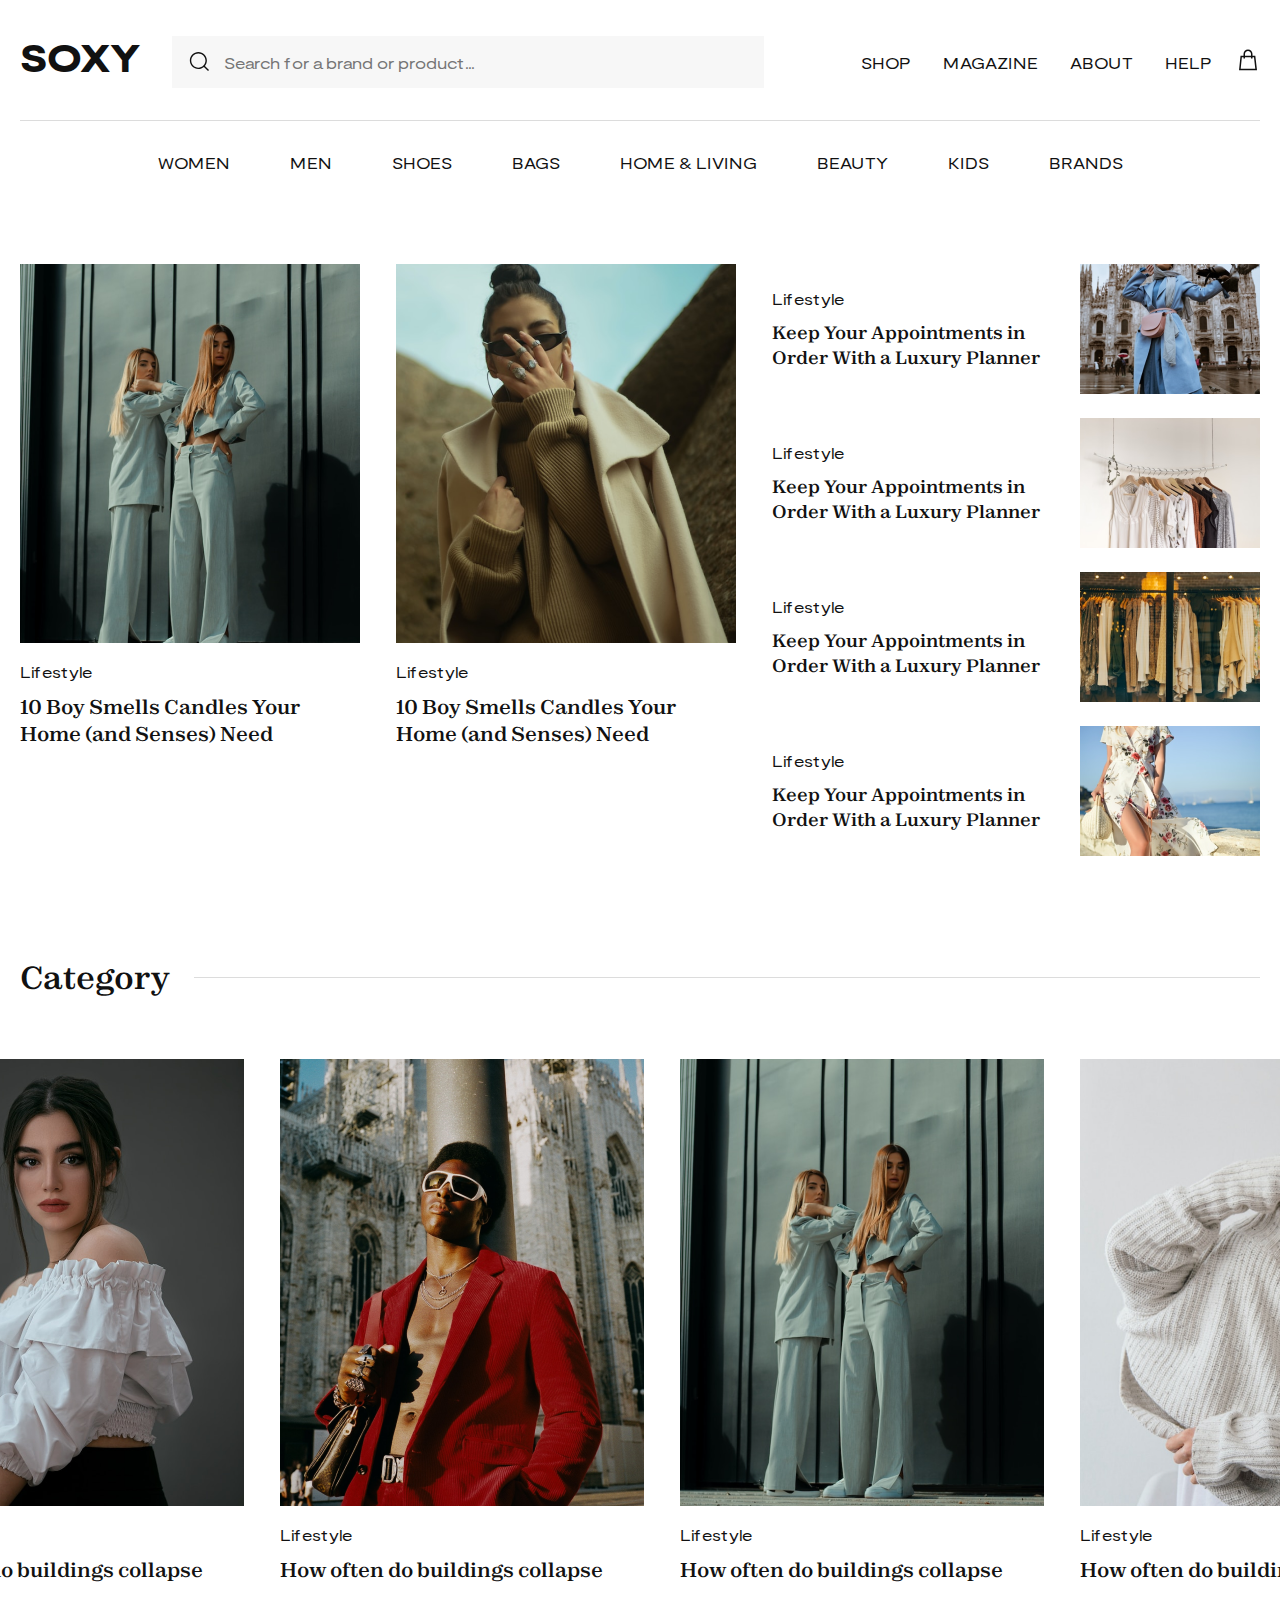
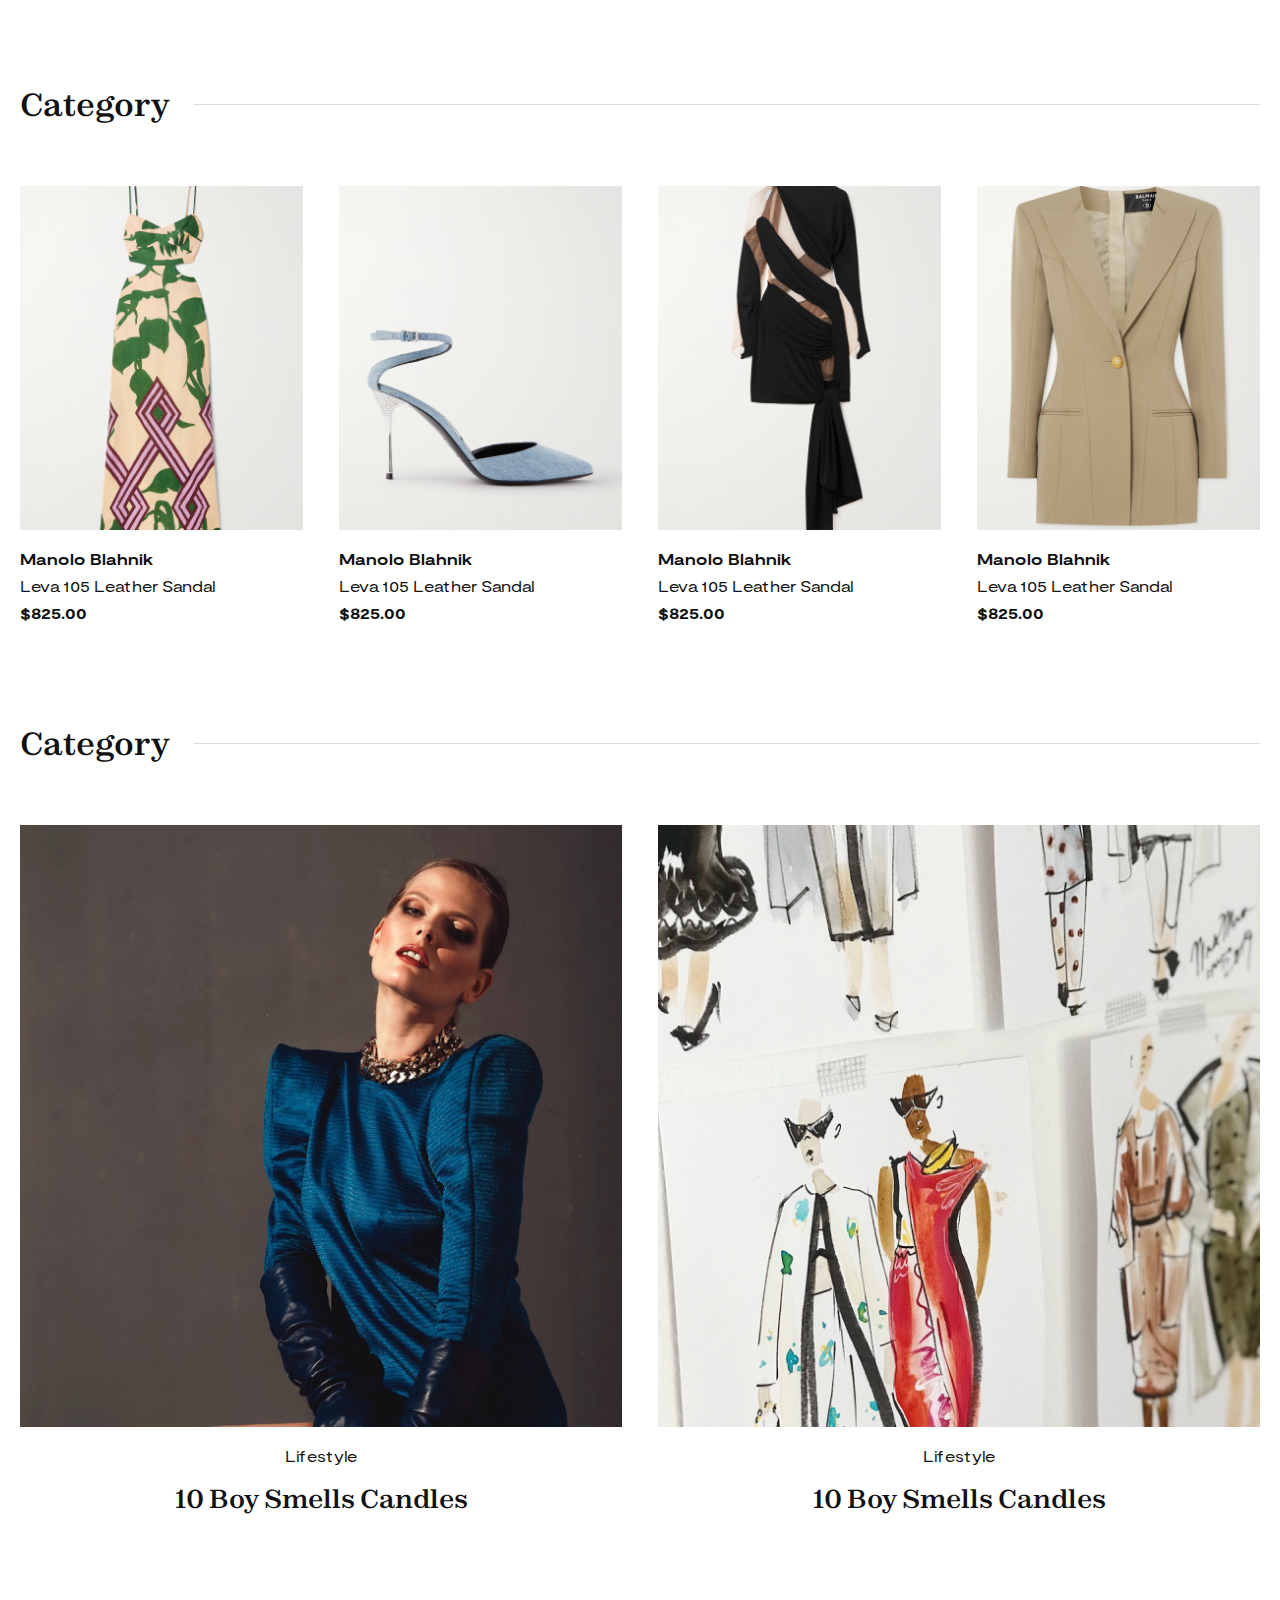
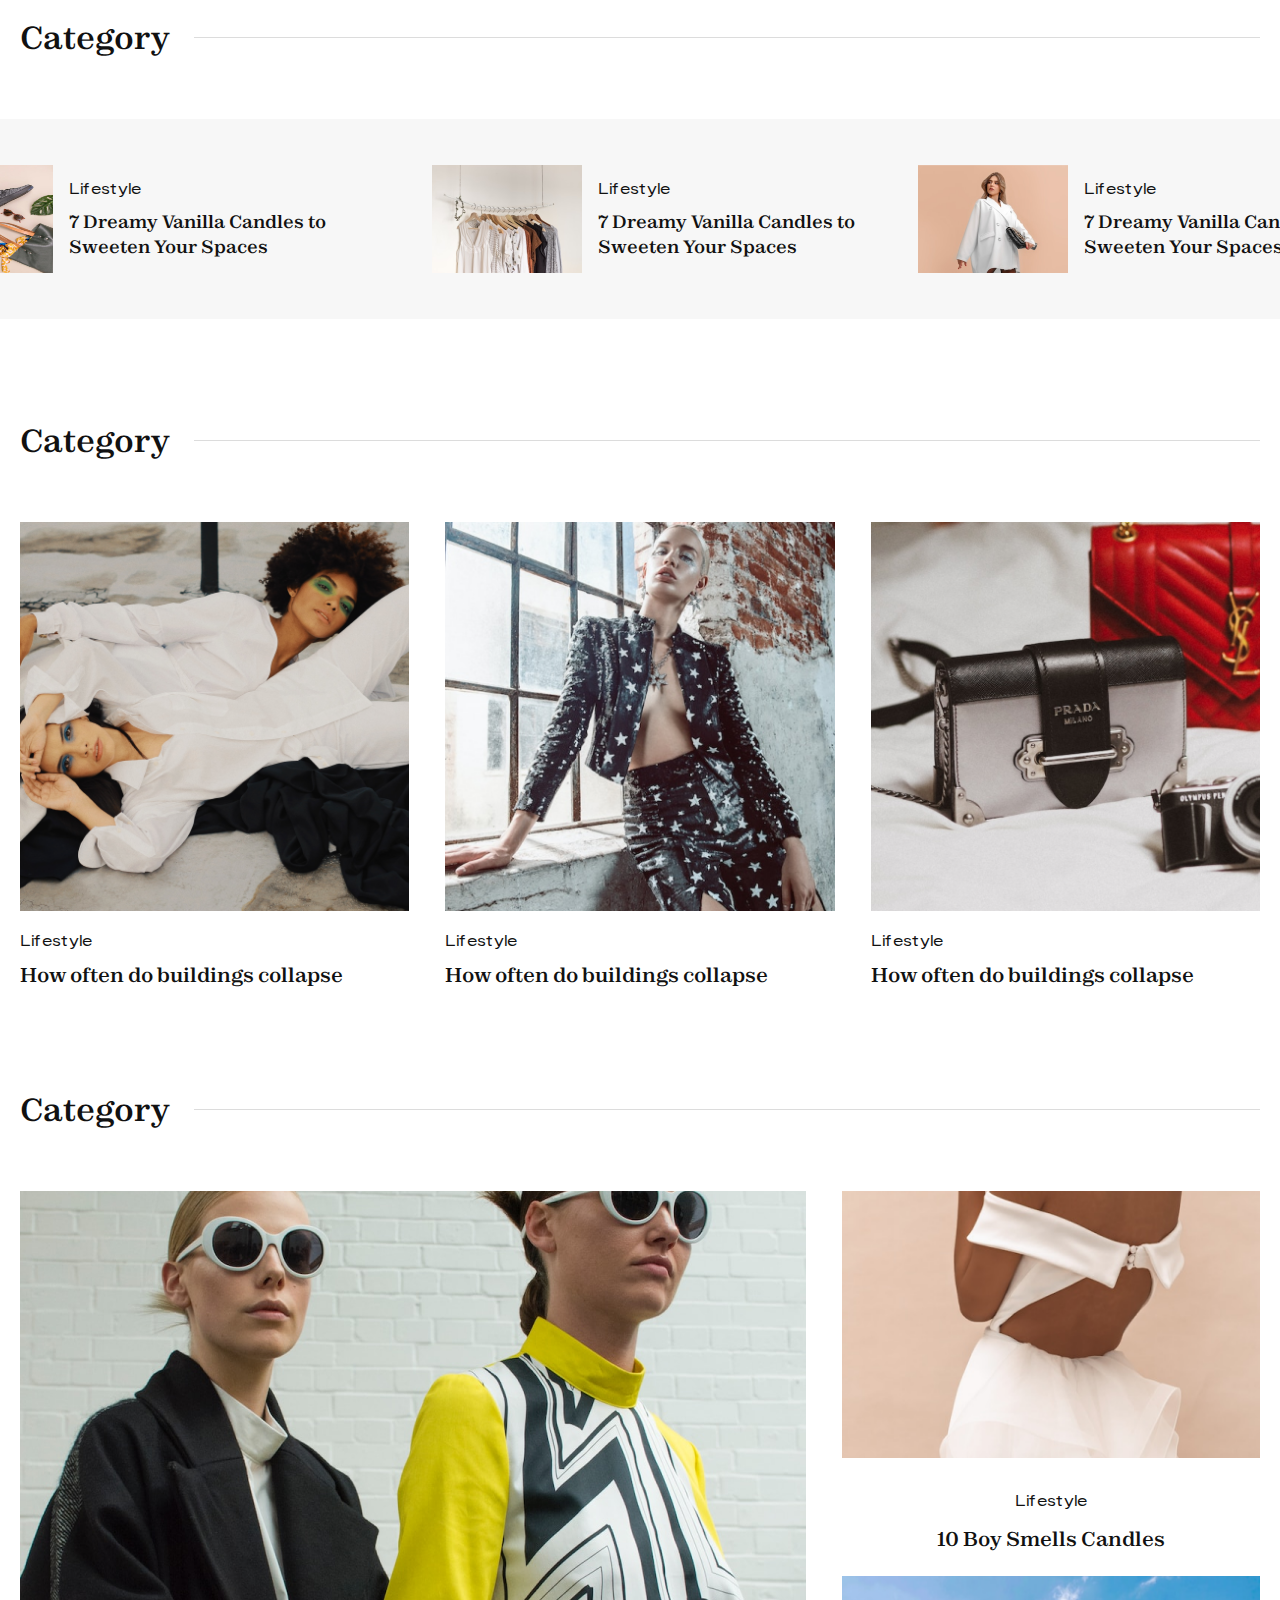
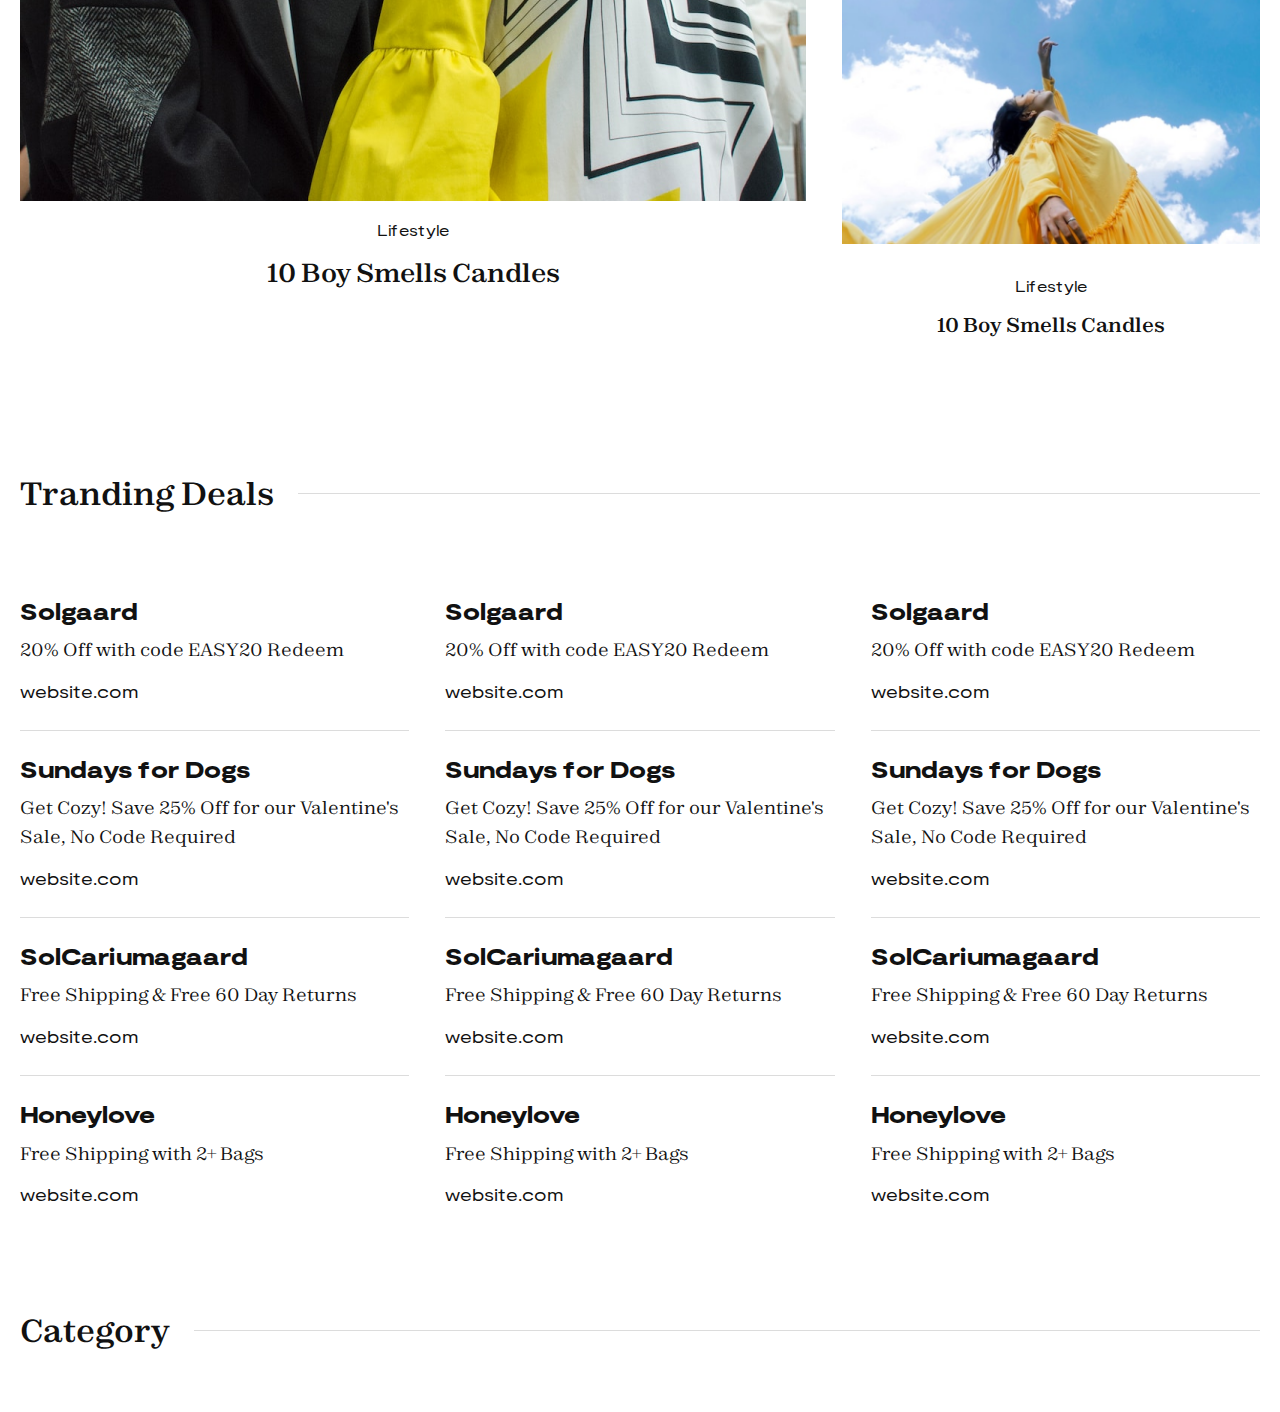
==== index.html @ bd3732ce "first commit" ====
<!DOCTYPE html>
<html lang="en">
<head>
    <meta charset="UTF-8">
    <link rel="stylesheet" href="styles/header.css">
    <link rel="stylesheet" href="styles/style.css">
    <link rel="stylesheet" href="styles/fonts.css">
    <link rel="stylesheet" href="styles/sections.css">
</head>
<body>
    <header class="header">
        <div class="header-wrapper">
            <div class="first-part">
                <div class="header-logo">
                    soxy
                </div>
                <div class="header-search">
                    <div class="search-icon">
                        <img src="assets/icons/searh.svg"/>
                    </div>
                    <input type="text" placeholder="Search for a brand or product...">
                </div>
                <div class="header-navigation">
                    <nav>
                        <div class="navigation-wrapper">
                            <a href="#" class="navigation-item">Shop</a>
                            <a href="#" class="navigation-item">Magazine</a>
                            <a href="#" class="navigation-item">About</a>
                            <a href="#" class="navigation-item">Help</a>
                        </div>
                    </nav>
                    <div class="navigation-bag">
                        <img src="assets/icons/bag.svg"/>
                    </div>
                </div>
            </div>
            <div class="separator"></div>
            <div class="second-part">
                <div class="header-categories">
                    <a href="#" class="navigation-item">Women</a>
                    <a href="#" class="navigation-item">Men</a>
                    <a href="#" class="navigation-item">Shoes</a>
                    <a href="#" class="navigation-item">Bags</a>
                    <a href="#" class="navigation-item">Home & Living</a>
                    <a href="#" class="navigation-item">Beauty</a>
                    <a href="#" class="navigation-item">Kids</a>
                    <a href="#" class="navigation-item">Brands</a>
                </div>
            </div>
        </div>
    </header>
    <div class="sections-wrapper">
        <div class="sections">
            <section class="first-section">
                <div class="left-side">
                    <div>
                        <img src="./assets/images/first-section-left-side-1.png" alt="image">
                        <p class="title-text">Lifestyle</p>
                        <h1 class="section-text">10 Boy Smells Candles Your Home (and Senses) Need</h1>
                    </div>
                    <div>
                        <img src="./assets/images/first-section-left-side-2.png" alt="image">
                        <p class="title-text">Lifestyle</p>
                        <h1 class="section-text">10 Boy Smells Candles Your Home (and Senses) Need</h1>
                    </div>
                </div>
                <div class="right-side">
                    <div>
                        <div>
                            <p>Lifestyle</p>
                            <h1 class="section-text">
                                Keep Your Appointments in
                                Order With a Luxury Planner
                            </h1>
                        </div>
                        <img src="./assets/images/first-section-right-side-1.png" alt="image"></div>
                    <div>
                        <div>
                            <p>Lifestyle</p>
                            <h1 class="section-text">
                                Keep Your Appointments in
                                Order With a Luxury Planner
                            </h1>
                        </div>
                        <img src="./assets/images/first-section-right-side-2.png" alt="image"></div>
                    <div>
                        <div>
                            <p>Lifestyle</p>
                            <h1 class="section-text">
                                Keep Your Appointments in
                                Order With a Luxury Planner
                            </h1>
                        </div>
                        <img src="./assets/images/first-section-right-side-3.png" alt="image"></div>
                    <div>
                        <div>
                            <p>Lifestyle</p>
                            <h1 class="section-text">
                                Keep Your Appointments in
                                Order With a Luxury Planner
                            </h1>
                        </div>
                        <img src="./assets/images/first-section-right-side-4.png" alt="image"></div>
                </div>
            </section>
            <div class="category-separator">
                <p class="category-text">Category</p>
                <div class="separator"></div>
            </div>
        </div>
    </div>
    <section class="second-section" id="second-section">
        <div class="scrolling-section-wrapper" id="second-section-wrapper"></div>
        <div class="scrolling-content" id="second-section-scrolling-content">
            <div>
                <img src="./assets/images/second-section-1.jfif" alt="image">
                <p class="title-text">Lifestyle</p>
                <h1 class="section-text">How often do buildings collapse</h1>
            </div>
            <div>
                <img src="./assets/images/second-section-2.png" alt="image">
                <p class="title-text">Lifestyle</p>
                <h1 class="section-text">How often do buildings collapse</h1>
            </div>
            <div>
                <img src="./assets/images/second-section-3.png" alt="image">
                <p class="title-text">Lifestyle</p>
                <h1 class="section-text">How often do buildings collapse</h1>
            </div>
            <div>
                <img src="./assets/images/second-section-4.png" alt="image">
                <p class="title-text">Lifestyle</p>
                <h1 class="section-text">How often do buildings collapse</h1>
            </div>
            <div>
                <img src="./assets/images/second-section-5.jfif" alt="image">
                <p class="title-text">Lifestyle</p>
                <h1 class="section-text">How often do buildings collapse</h1>
            </div>
        </div>
    </section>
    <div class="sections-wrapper">
        <div class="sections">
            <div class="category-separator">
                <p class="category-text">Category</p>
                <div class="separator"></div>
            </div>
            <section class="third-section">
                <div><img src="./assets/images/third-section-1.png" alt="image">
                    <p class="title-text">Manolo Blahnik</p>
                    <p class="product-name">Leva 105 Leather Sandal</p>
                    <p class="product-price">$825.00</p>
                </div>
                <div><img src="./assets/images/third-section-2.png" alt="image">
                    <p class="title-text">Manolo Blahnik</p>
                    <p class="product-name">Leva 105 Leather Sandal</p>
                    <p class="product-price">$825.00</p>
                </div>
                <div><img src="./assets/images/third-section-3.png" alt="image">
                    <p class="title-text">Manolo Blahnik</p>
                    <p class="product-name">Leva 105 Leather Sandal</p>
                    <p class="product-price">$825.00</p>
                </div>
                <div><img src="./assets/images/third-section-4.png" alt="image">
                    <p class="title-text">Manolo Blahnik</p>
                    <p class="product-name">Leva 105 Leather Sandal</p>
                    <p class="product-price">$825.00</p>
                </div>
            </section>
            <div class="category-separator">
                <p class="category-text">Category</p>
                <div class="separator"></div>
            </div>
            <section class="fourth-section">
                <div><img src="./assets/images/fourth-section-1.png" alt="image">
                    <p class="title-text">Lifestyle</p>
                    <h1>10 Boy Smells Candles</h1>
                </div>
                <div><img src="./assets/images/fourth-section-2.png" alt="image">
                    <p class="title-text">Lifestyle</p>
                    <h1>10 Boy Smells Candles</h1>
                </div>
            </section>
            <div class="category-separator">
                <p class="category-text">Category</p>
                <div class="separator"></div>
            </div>
        </div>
    </div>
    <section class="fifth-section">
        <div class="scrolling-section-wrapper" id="fifth-section-wrapper"></div>
        <div class="scrolling-content" id="fifth-section-scrolling-content">
            <div>
                <img src="./assets/images/fifth-section-1.jfif" alt="image">
                <div>
                    <p class="title-text">Lifestyle</p>
                    <h1>7 Dreamy Vanilla Candles to Sweeten Your Spaces</h1>
                </div>
            </div>
            <div>
                <img src="./assets/images/fifth-section-2.png" alt="image">
                <div>
                    <p class="title-text">Lifestyle</p>
                    <h1>7 Dreamy Vanilla Candles to Sweeten Your Spaces</h1>
                </div>
            </div>
            <div>
                <img src="./assets/images/fifth-section-3.png" alt="image">
                <div>
                    <p class="title-text">Lifestyle</p>
                    <h1>7 Dreamy Vanilla Candles to Sweeten Your Spaces</h1>
                </div>
            </div>
            <div>
                <img src="./assets/images/fifth-section-4.png" alt="image">
                <div>
                    <p class="title-text">Lifestyle</p>
                    <h1>7 Dreamy Vanilla Candles to Sweeten Your Spaces</h1>
                </div>
            </div>
        </div>
    </section>
    <div class="sections-wrapper">
        <div class="sections">
            <div class="category-separator">
                <p class="category-text">Category</p>
                <div class="separator"></div>
            </div>
            <section class="sixth-section">
                <div><img src="./assets/images/sixth-section-1.png" alt="image">
                    <p class="title-text">Lifestyle</p>
                    <h1>How often do buildings collapse</h1>
                </div>
                <div><img src="./assets/images/sixth-section-2.png" alt="image">
                    <p class="title-text">Lifestyle</p>
                    <h1>How often do buildings collapse</h1>
                </div>
                <div><img src="./assets/images/sixth-section-3.png" alt="image">
                    <p class="title-text">Lifestyle</p>
                    <h1>How often do buildings collapse</h1>
                </div>
            </section>
            <div class="category-separator">
                <p class="category-text">Category</p>
                <div class="separator"></div>
            </div>
            <section class="seventh-section">
                <div class="left-side">
                    <img src="./assets/images/seventh-section-left-side-1.png" alt="image">
                    <p class="title-text">Lifestyle</p>
                    <h1>10 Boy Smells Candles</h1>
                </div>
                <div class="right-side">
                    <div>
                        <img src="./assets/images/seventh-section-right-side-1.png" alt="image">
                        <p class="title-text">Lifestyle</p>
                        <h1>10 Boy Smells Candles</h1>
                    </div>
                    <div>
                        <img src="./assets/images/seventh-section-right-side-2.png" alt="image">
                        <p class="title-text">Lifestyle</p>
                        <h1>10 Boy Smells Candles</h1>
                    </div>
                </div>
            </section>
            <div class="category-separator tranding-separator">
                <p class="category-text tranding-text">Tranding Deals</p>
                <div class="separator"></div>
            </div>
            <section class="eighth-section">
                <div>
                    <div class="tranding-item">
                        <h1>Solgaard</h1>
                        <p>20% Off with code EASY20 Redeem</p>
                        <a href="#" >website.com</a>
                    </div>
                    <div class="separator"></div>
                    <div class="tranding-item">
                        <h1>Sundays for Dogs</h1>
                        <p>Get Cozy! Save 25% Off for our Valentine's Sale, No Code Required</p>
                        <a href="#" >website.com</a>
                    </div>
                    <div class="separator"></div>
                    <div class="tranding-item">
                        <h1>SolCariumagaard</h1>
                        <p>Free Shipping & Free 60 Day Returns</p>
                        <a href="#" >website.com</a>
                    </div>
                    <div class="separator"></div>
                    <div class="tranding-item">
                        <h1>Honeylove</h1>
                        <p>Free Shipping with 2+ Bags</p>
                        <a href="#" >website.com</a>
                    </div>
                </div>
                <div>
                    <div class="tranding-item">
                        <h1>Solgaard</h1>
                        <p>20% Off with code EASY20 Redeem</p>
                        <a href="#" >website.com</a>
                    </div>
                    <div class="separator"></div>
                    <div class="tranding-item">
                        <h1>Sundays for Dogs</h1>
                        <p>Get Cozy! Save 25% Off for our Valentine's Sale, No Code Required</p>
                        <a href="#" >website.com</a>
                    </div>
                    <div class="separator"></div>
                    <div class="tranding-item">
                        <h1>SolCariumagaard</h1>
                        <p>Free Shipping & Free 60 Day Returns</p>
                        <a href="#" >website.com</a>
                    </div>
                    <div class="separator"></div>
                    <div class="tranding-item">
                        <h1>Honeylove</h1>
                        <p>Free Shipping with 2+ Bags</p>
                        <a href="#" >website.com</a>
                    </div>
                </div>
                <div>
                    <div class="tranding-item">
                        <h1>Solgaard</h1>
                        <p>20% Off with code EASY20 Redeem</p>
                        <a href="#" >website.com</a>
                    </div>
                    <div class="separator"></div>
                    <div class="tranding-item">
                        <h1>Sundays for Dogs</h1>
                        <p>Get Cozy! Save 25% Off for our Valentine's Sale, No Code Required</p>
                        <a href="#" >website.com</a>
                    </div>
                    <div class="separator"></div>
                    <div class="tranding-item">
                        <h1>SolCariumagaard</h1>
                        <p>Free Shipping & Free 60 Day Returns</p>
                        <a href="#" >website.com</a>
                    </div>
                    <div class="separator"></div>
                    <div class="tranding-item">
                        <h1>Honeylove</h1>
                        <p>Free Shipping with 2+ Bags</p>
                        <a href="#" >website.com</a>
                    </div>
                </div>
            </section>
            <div class="category-separator">
                <p class="category-text">Category</p>
                <div class="separator"></div>
            </div>
        </div>
    </div>
    <script src="scripts/category-scrolling.js"></script>
</body>
</html>
---- styles/header.css ----
.header-wrapper {
    width: 1240px;
}
.header {
    display: flex;
    justify-content: center;
    padding-top: 36px;
    padding-bottom: 32px;
    margin-bottom: 60px;
}
.header-logo {
    text-transform: uppercase;
    font-size: 38px;
    font-style: normal;
    font-weight: 900;
    line-height: 115%; /* 43.7px */
}

.header-wrapper .first-part {
    display: grid;
    grid-template-columns: auto 1fr auto;
    gap: 32px;
}

.header-search {
    display: flex;
}

.header-search input {
    border: none;
    outline: none;
    background-color: var(--light-gray);
    padding-top: 17px;
    padding-bottom: 16px;
    width: 540px;
    padding-left: 12px;
    font-size: 16px;
    font-weight: 400;
}

.header-search .search-icon {
    background-color: var(--light-gray);
    display: flex;
    align-items: center;
    padding-left: 16px;
}

.header-navigation {
    display: flex;
    gap: 24px;
    align-items: center;
}

.navigation-item {
    text-transform: uppercase;
    text-decoration: none;
    font-size: 16px;
}

.navigation-wrapper {
    display: flex;
    gap:32px;
}

.header-wrapper .separator {
    width: 100%;
    height: 1px;
    background: #DCDCDC;
    margin-top: 32px;
    margin-bottom: 32px;
}

.second-part {
    display: flex;
    justify-content: center;
}

.header-categories {
    display: flex;
    gap: 60px;
}
---- styles/style.css ----
* {
    color: #111111;
    padding: 0;
    margin: 0;
    font-family: 'Moderat', sans-serif;
}

:root {
    --light-gray: #F7F7F7;
    --default-gap: 36px;
}

h1 {
    font-family: 'Zodiak', sans-serif;
    font-size: 20px;
    font-weight: 540;
}
---- styles/fonts.css ----
@font-face {
    font-family: "Moderat";
    src: url("../assets/fonts/Moderat/Moderat-Extended-Bold.ttf") format("truetype");
    font-weight: 500;
}

@font-face {
    font-family: "Moderat";
    src: url("../assets/fonts/Moderat/Moderat-Extended-Black.ttf") format("truetype");
    font-weight: 900;
}

@font-face {
    font-family: "Moderat";
    src: url("../assets/fonts/Moderat/Moderat-Extended-Black-Italic.ttf") format("truetype");
    font-weight: 900;
    font-style: italic;
}


@font-face {
    font-family: "Moderat";
    src: url("../assets/fonts/Moderat/Moderat-Extended-Regular.ttf") format("truetype");
    font-weight: 400;
}




@font-face {
    font-family: 'Zodiak';
    src: url("../assets/fonts/Zodiak/Zodiak-Regular.otf");
}

@font-face {
    font-family: 'Zodiak';
    src: url("../assets/fonts/Zodiak/Zodiak-Bold.otf");
    font-weight: 540;
}
---- styles/sections.css ----
.sections-wrapper {
    display: flex;
    justify-content: center;
}

.sections {
    width: 1240px;
}

section {
    margin-bottom: 100px;
}

section img {
    width: 100%;
}

.first-section {
    display: flex;
    gap: var(--default-gap);
}

.first-section .left-side {
    display: flex;
    gap: var(--default-gap);
}

.first-section .left-side div, .first-section .left-side div img {
    width: 340px;
}

.section-text {
    margin-top: 12px;
}

.title-text {
    margin-top: 16px;
    font-weight: 400;
}

.right-side > div {
    display: flex;
    align-items: center;
    gap: 16px;
}

.right-side div img {
    max-width: 180px;
}

.right-side {
    display: flex;
    flex-direction: column;
    gap: 24px;
}

.right-side .section-text {
    font-size: 18px;
}

.category-separator .separator {
    width: 100%;
    height: 1px;
    background: #DCDCDC;
}

.category-separator {
    display: flex;
    gap: 24px;
    align-items: center;
    margin-bottom: 60px;
}

.category-separator .category-text {
    font-family: 'Zodiak', sans-serif;
    font-size: 32px;
    font-style: normal;
    font-weight: 540;
    line-height: normal;
}

.second-section > .scrolling-content {
    display: flex;
    gap: var(--default-gap);
    overflow-x: hidden;
    padding-left: var(--default-gap);
    padding-right: var(--default-gap);
}

.second-section > .scrolling-content > div {
    min-width: 364px;
}

.second-section > .scrolling-content  > div > img {
    width: 100%;
    height: 447px;
}
#second-section-wrapper {
    height: 530px;
}

.scrolling-section-wrapper {
    width: 100%;
    position: absolute;
}

.third-section {
    display: grid;
    grid-template-columns: repeat(4, 1fr);
    gap: var(--default-gap);
}

.third-section .title-text {
    font-weight: 500;
}

.product-name, .product-price {
    margin-top: 8px;
}

.product-price {
    font-weight: 500;
}

.fourth-section {
    display: flex;
    gap: var(--default-gap);
}

.fourth-section .title-text, .fourth-section h1 {
    text-align: center;
}

.fourth-section h1 {
    margin-top: 16px;
    font-size: 26px;
}

.fifth-section img {
    width: 150px;
    height: 108px;
}

.fifth-section .scrolling-content {
    display: flex;
    background-color: var(--light-gray);
    overflow: hidden;
    gap: var(--default-gap);
    padding: 46px var(--default-gap);
}

.fifth-section .scrolling-content > div {
    display: flex;
    gap: 16px;
    align-items: center;
    min-width: 450px;
}

.fifth-section .scrolling-content h1 {
    font-size: 18px;
    margin-top: 12px;
}

.fifth-section .scrolling-content .title-text {
    margin-top: 0;
}

#fifth-section-wrapper {
    height: 200px;
}

.sixth-section {
    display: grid;
    grid-template-columns: repeat(3, 1fr);
    gap: var(--default-gap);
}

.sixth-section h1 {
    padding-top: 12px;
}

.seventh-section {
    display: grid;
    gap: var(--default-gap);
    grid-template-columns: auto auto;
}

.seventh-section .left-side h1 {
    font-size: 26px;
    margin-top: 16px;
}

.seventh-section .left-side h1, .seventh-section .left-side .title-text {
    text-align: center;
}

.seventh-section .left-side {
    width: 786px;
}

.seventh-section .right-side > div {
    flex-direction: column;
}

.seventh-section .right-side div img {
    max-width: initial;
}

.seventh-section {
    margin-bottom: 134px;
}

.tranding-text {
    white-space: nowrap;
}

.tranding-separator {
    margin-bottom: 82px;
}

.eighth-section .separator {
    margin: 24px 0;
    height: 1px;
    background: #DCDCDC;
}

.eighth-section {
    display: grid;
    grid-template-columns: repeat(3, 1fr);
    gap: var(--default-gap);
}

.tranding-item {
    display: flex;
    gap: 12px;
    flex-direction: column;
}

.tranding-item a {
    text-decoration: none;
    font-family: 'Moderat', sans-serif;
}

.tranding-item h1{
    font-family: 'Moderat', sans-serif;
    font-size: 24px;
    font-weight: 900;
    line-height: 115%; /* 27.6px */
}

.tranding-item p, .tranding-item a {
    font-size: 18px;
    font-weight: 400;
    line-height: 160.5%; /* 28.89px */
}

.tranding-item p {
    font-family: 'Zodiak', sans-serif;
}
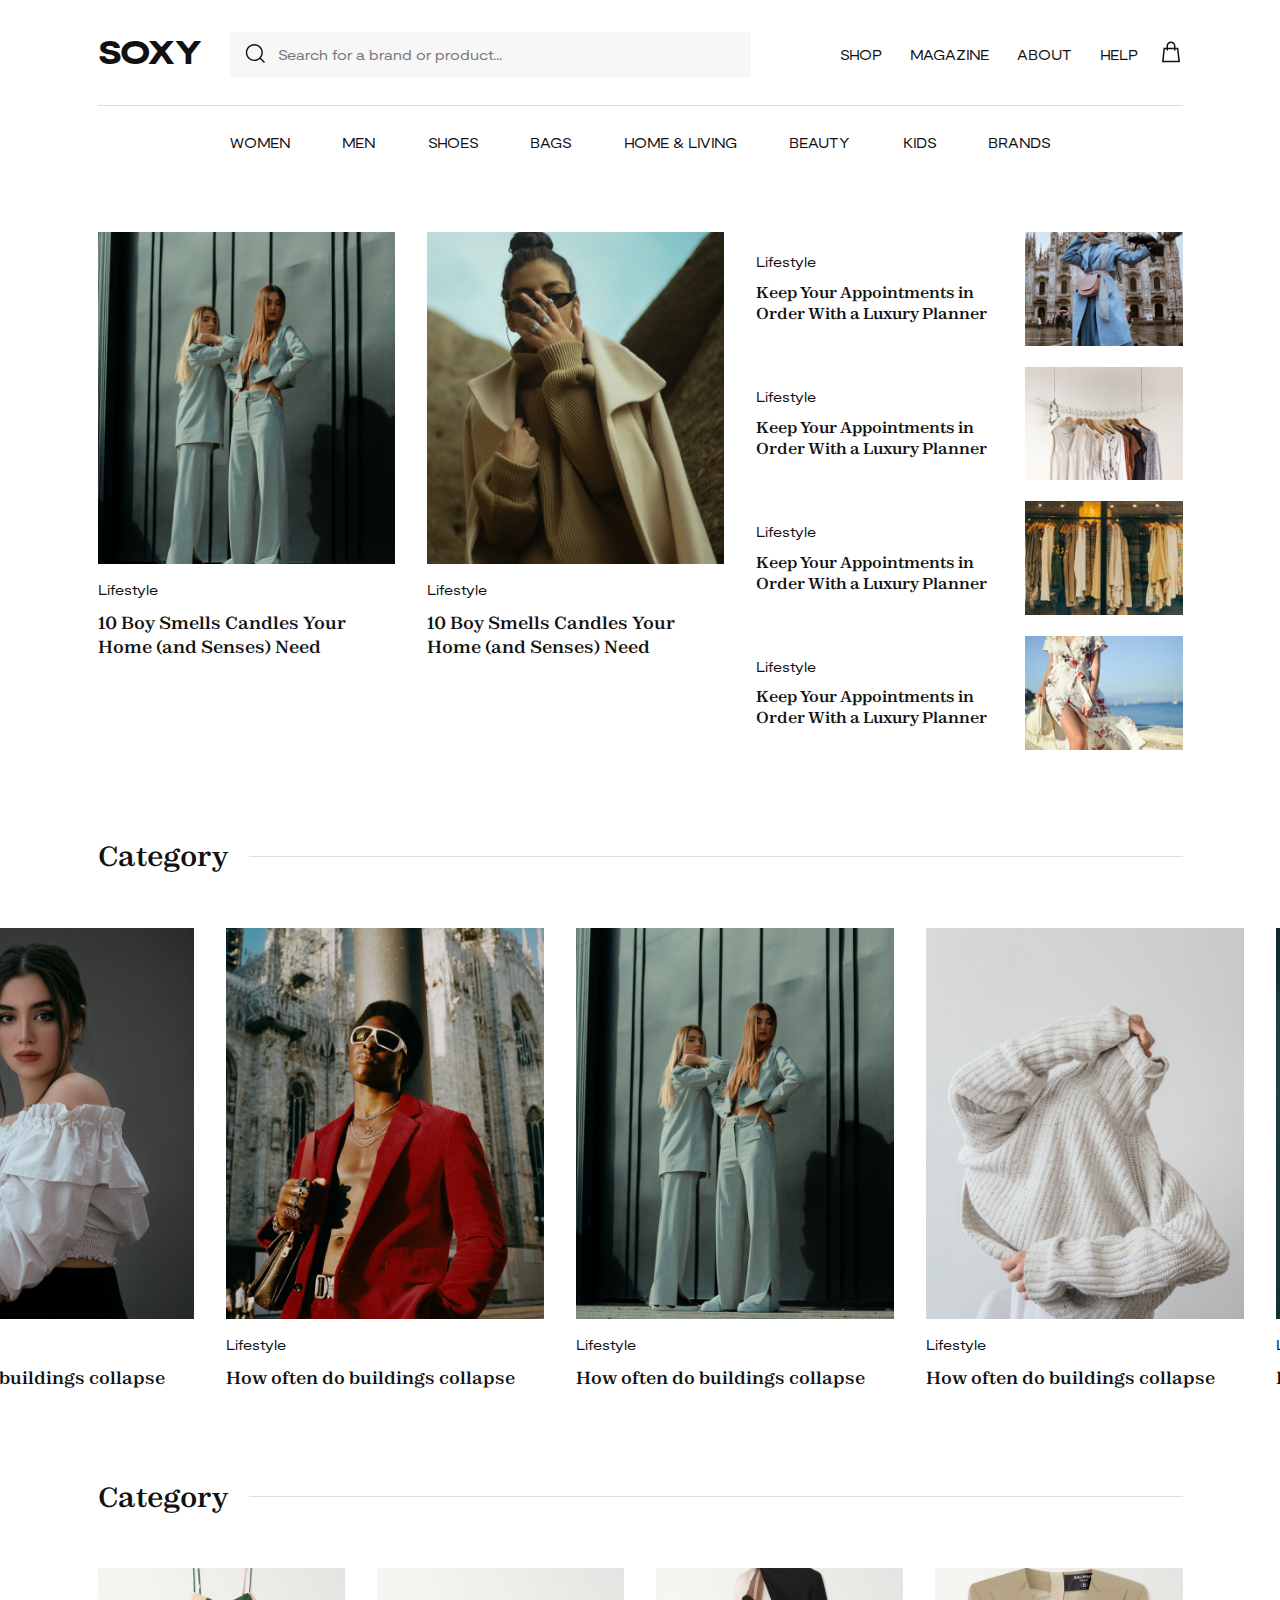
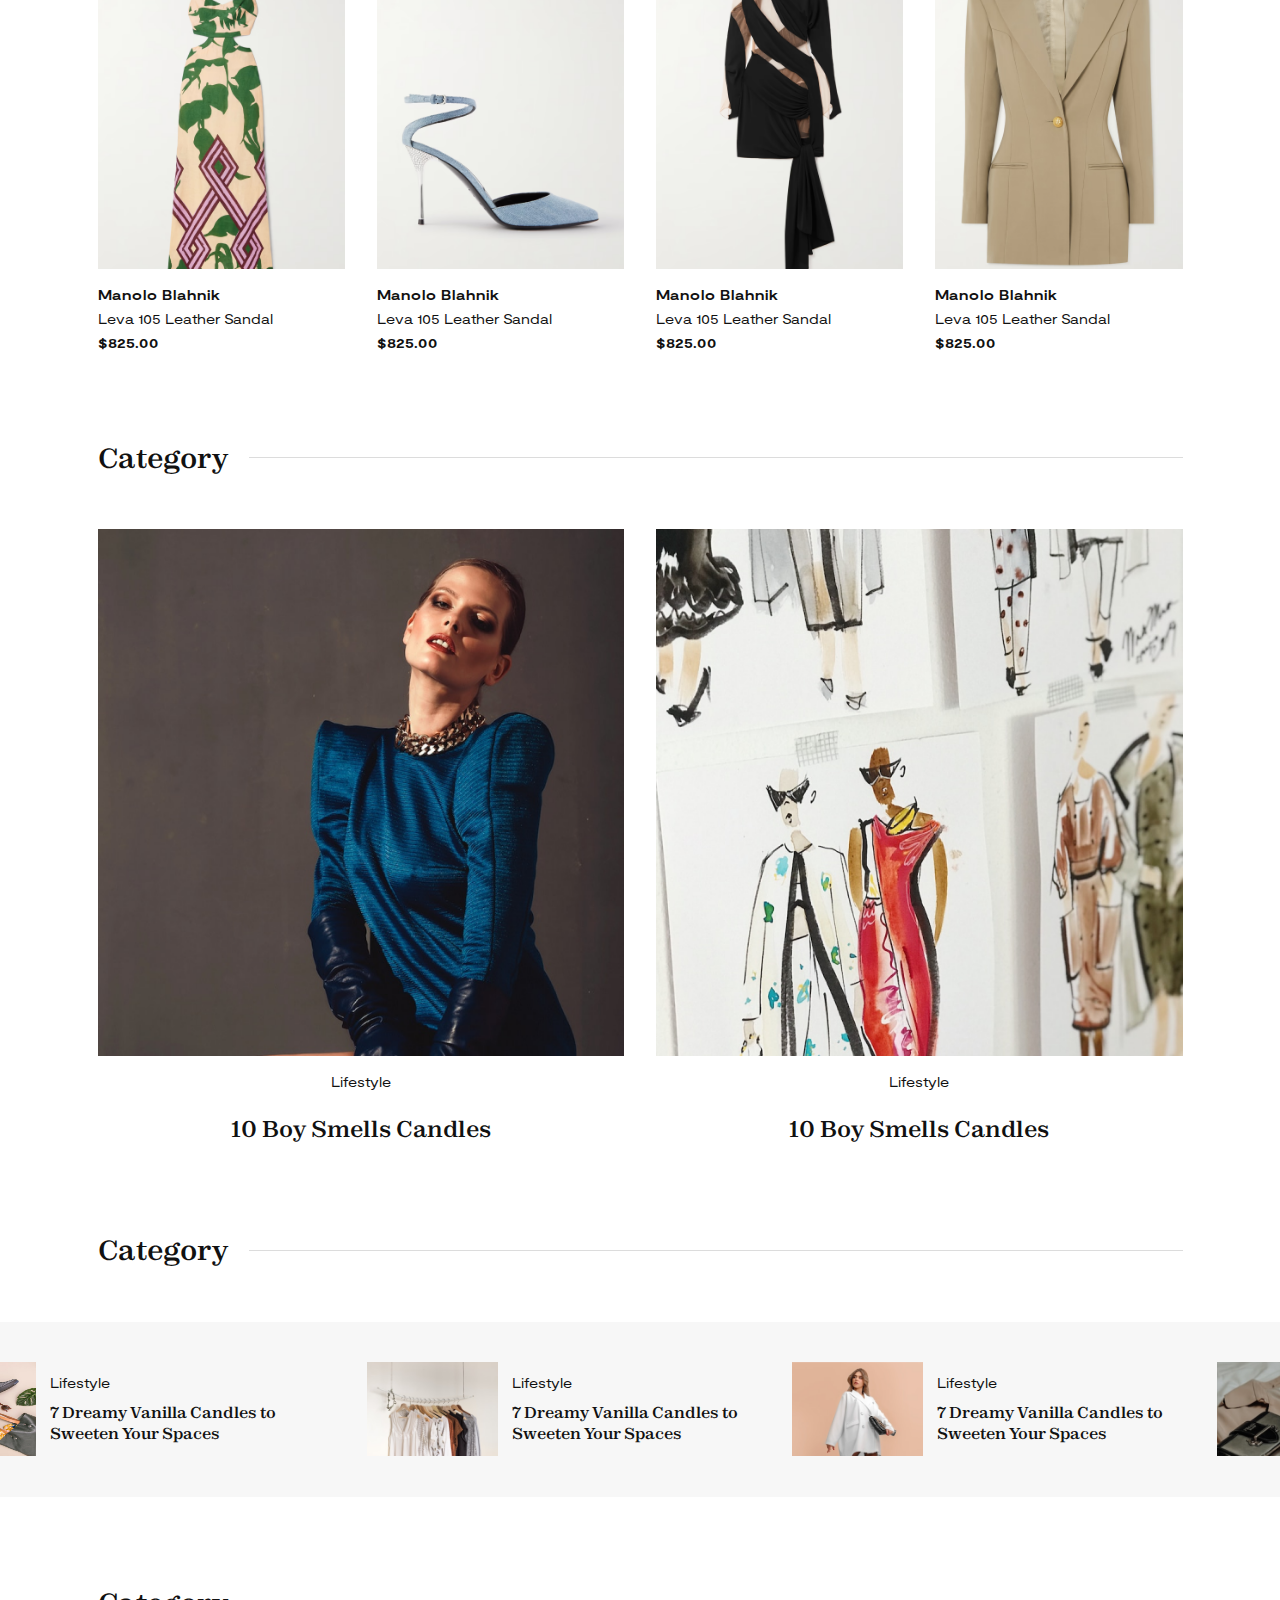
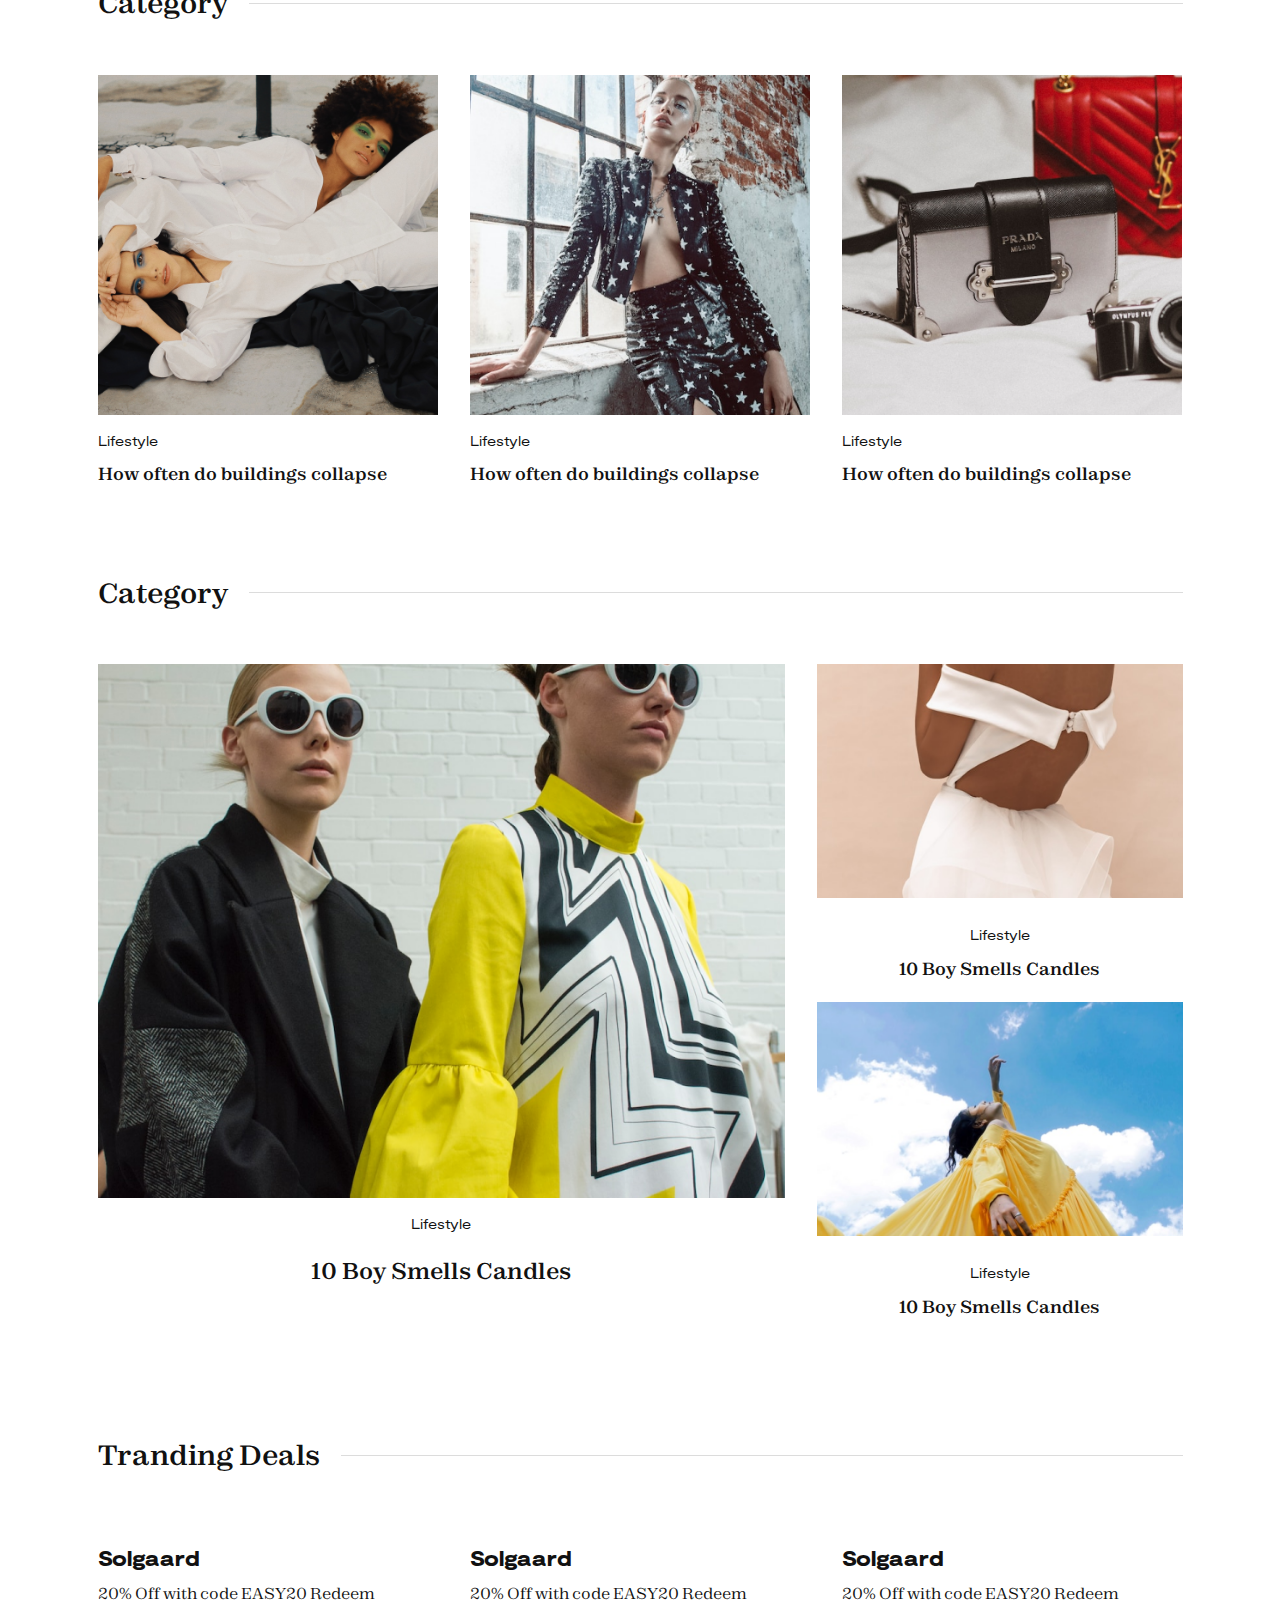
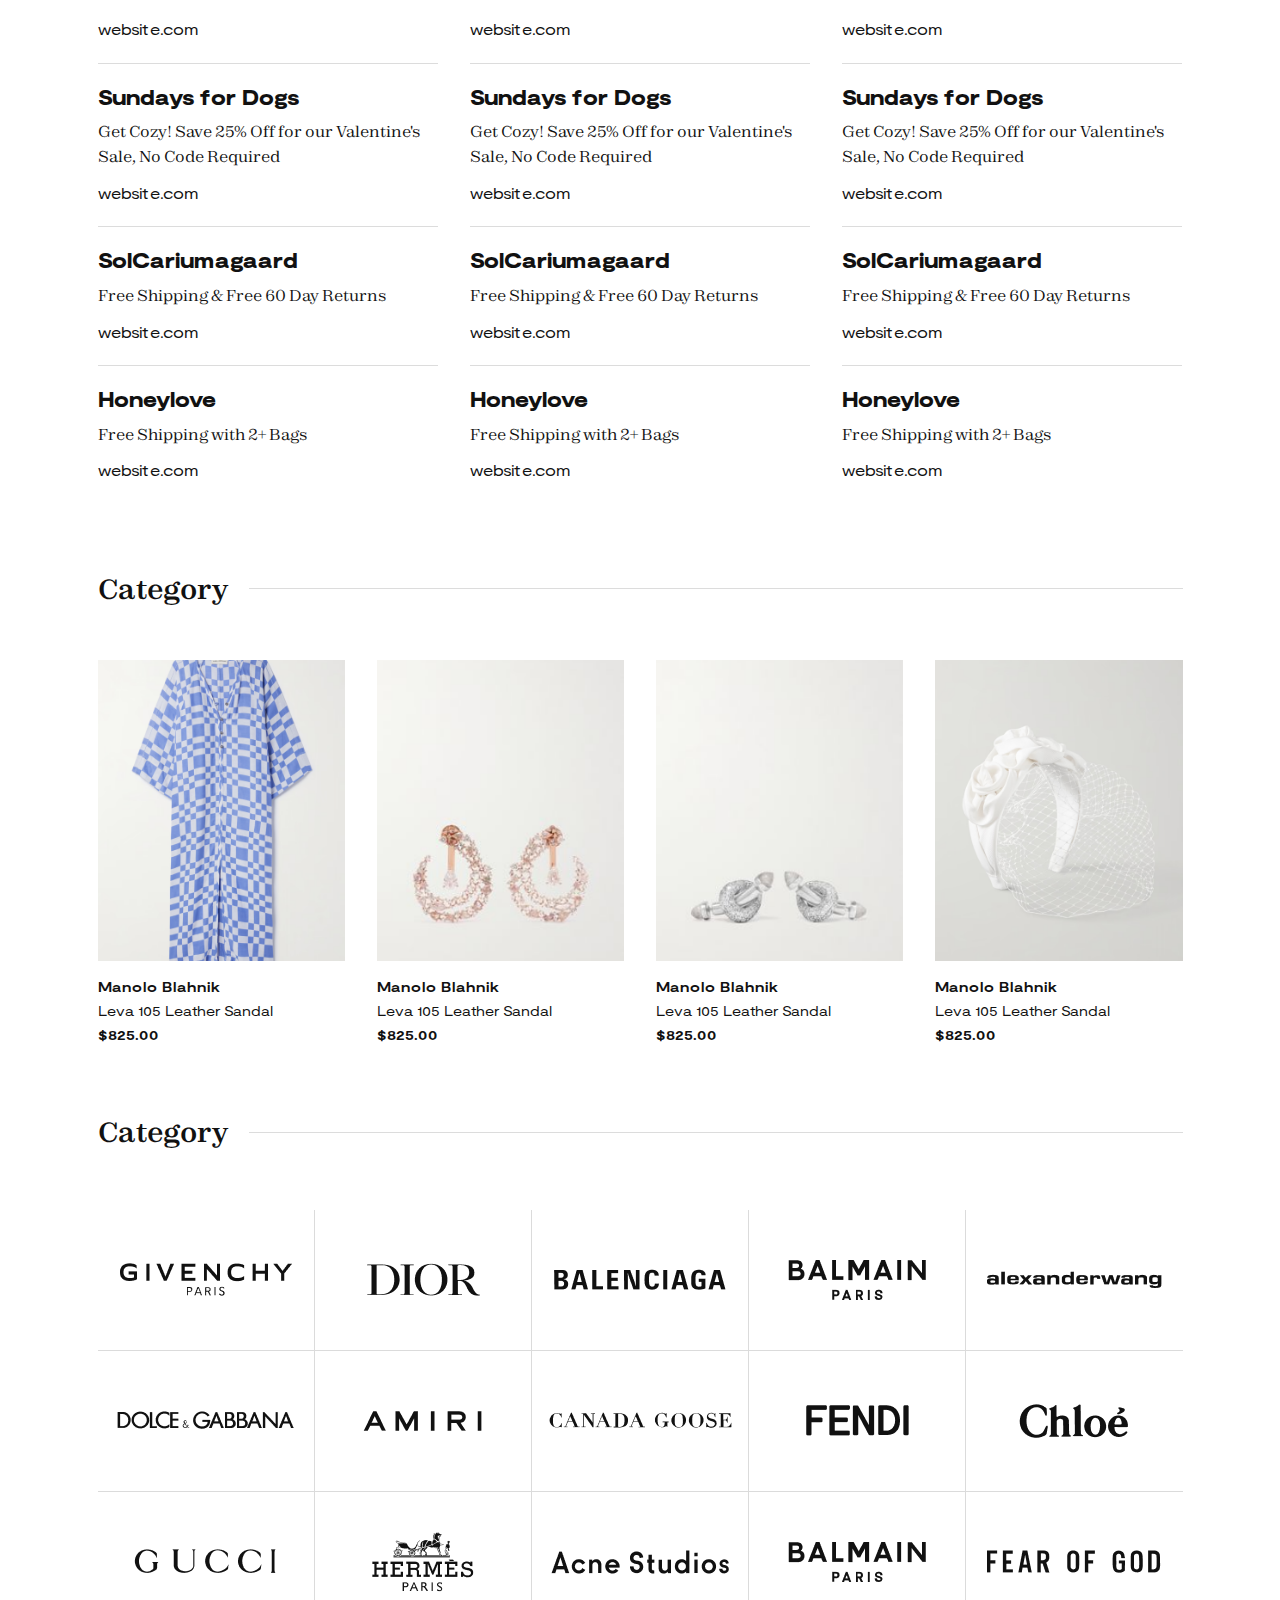
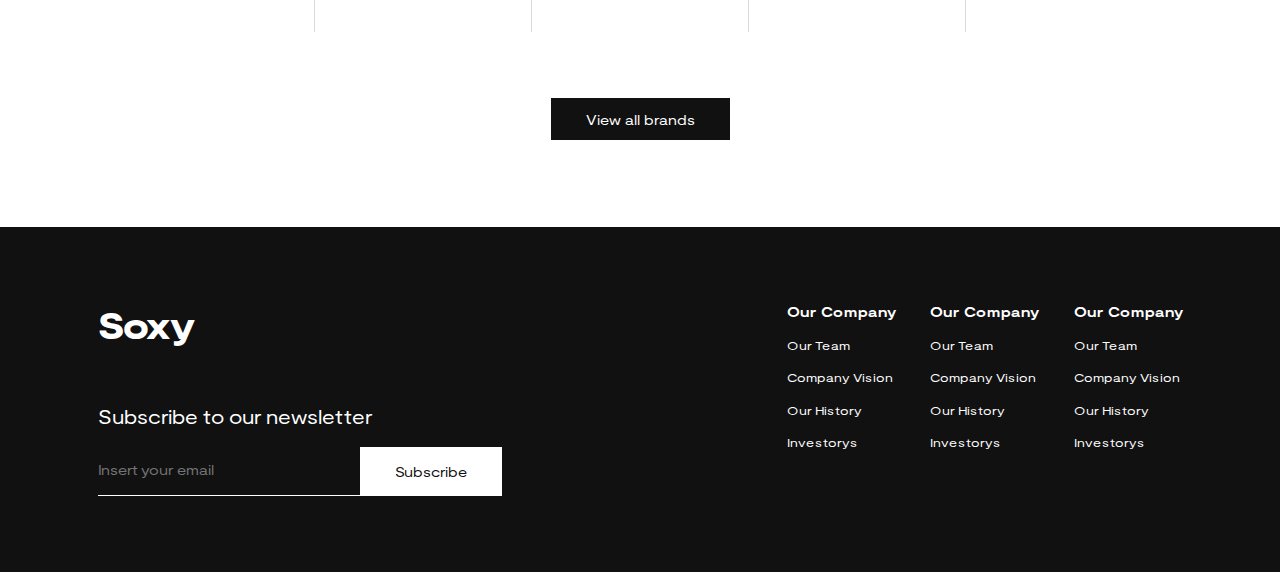
==== commit 1b5ea463: "finish main page and partialy add adaptive" ====
--- a/index.html
+++ b/index.html
@@ -6,6 +6,7 @@
     <link rel="stylesheet" href="styles/style.css">
     <link rel="stylesheet" href="styles/fonts.css">
     <link rel="stylesheet" href="styles/sections.css">
+    <link rel="stylesheet" href="styles/footer.css">
 </head>
 <body>
     <header class="header">
@@ -348,8 +349,106 @@
                 <p class="category-text">Category</p>
                 <div class="separator"></div>
             </div>
+            <section class="ninth-section">
+                <div><img src="./assets/images/ninth-section-1.png" alt="image">
+                    <p class="title-text">Manolo Blahnik</p>
+                    <p class="product-name">Leva 105 Leather Sandal</p>
+                    <p class="product-price">$825.00</p>
+                </div>
+                <div><img src="./assets/images/ninth-section-2.png" alt="image">
+                    <p class="title-text">Manolo Blahnik</p>
+                    <p class="product-name">Leva 105 Leather Sandal</p>
+                    <p class="product-price">$825.00</p>
+                </div>
+                <div><img src="./assets/images/ninth-section-3.png" alt="image">
+                    <p class="title-text">Manolo Blahnik</p>
+                    <p class="product-name">Leva 105 Leather Sandal</p>
+                    <p class="product-price">$825.00</p>
+                </div>
+                <div><img src="./assets/images/ninth-section-4.png" alt="image">
+                    <p class="title-text">Manolo Blahnik</p>
+                    <p class="product-name">Leva 105 Leather Sandal</p>
+                    <p class="product-price">$825.00</p>
+                </div>
+            </section>
+            <div class="category-separator ninth-section-category-separator">
+                <p class="category-text">Category</p>
+                <div class="separator"></div>
+            </div>
+            <section class="brands-section">
+                <table>
+                    <colgroup>
+                        <col span="1" style="width: 20%;">
+                        <col span="1" style="width: 20%;">
+                        <col span="1" style="width: 20%;">
+                        <col span="1" style="width: 20%;">
+                        <col span="1" style="width: 20%;">
+                    </colgroup>
+                    <tr>
+                        <td><div><img src="./assets/images/Givenchy.png" alt="images"></div></td>
+                        <td><div><img src="./assets/images/dior.png" alt="images"></div></td>
+                        <td><div><img src="./assets/images/balenciaga.png" alt="images"></div></td>
+                        <td><div><img src="./assets/images/balmain.png" alt="images"></div></td>
+                        <td><div><img src="./assets/images/alexanderwang.png" alt="images"></div></td>
+                    </tr>
+                    <tr>
+                        <td><div><img src="./assets/images/dolce&gabbana.png" alt="images"></div></td>
+                        <td><div><img src="./assets/images/amiri-1%201.png" alt="images"></div></td>
+                        <td><div><img src="./assets/images/canada%20goose.png" alt="images"></div></td>
+                        <td><div><img src="./assets/images/fendi.png" alt="images"></div></td>
+                        <td><div><img src="./assets/images/chloe.png" alt="images"></div></td>
+                    </tr>
+                    <tr>
+                        <td><div><img src="./assets/images/gucci.png" alt="images"></div></td>
+                        <td><div><img src="./assets/images/hermes.png" alt="images"></div></td>
+                        <td><div><img src="./assets/images/Acne%20Studios.png" alt="images"></div></td>
+                        <td><div><img src="./assets/images/balmain.png" alt="images"></div></td>
+                        <td><div><img src="./assets/images/fear-of-god.png" alt="images"></div></td>
+                    </tr>
+                </table>
+                <div class="all-brands-wrapper">
+                    <button class="all-brands">View all brands</button>
+                </div>
+            </section>
         </div>
     </div>
+    <footer class="footer">
+        <div class="footer-wrapper">
+            <div>
+                <p class="footer-logo">Soxy</p>
+                <p class="subscribe-text">Subscribe to our newsletter</p>
+                <div class="subscribe-input-wrapper">
+                    <input type="text" placeholder="Insert your email">
+                    <button>Subscribe</button>
+                </div>
+            </div>
+            <div>
+                <nav class="footer-navigation">
+                    <div>
+                        <p class="footer-navigation-title">Our Company</p>
+                        <p class="footer-navigation-item">Our Team</p>
+                        <p class="footer-navigation-item">Company Vision</p>
+                        <p class="footer-navigation-item">Our History</p>
+                        <p class="footer-navigation-item">Investorys</p>
+                    </div>
+                    <div>
+                        <p class="footer-navigation-title">Our Company</p>
+                        <p class="footer-navigation-item">Our Team</p>
+                        <p class="footer-navigation-item">Company Vision</p>
+                        <p class="footer-navigation-item">Our History</p>
+                        <p class="footer-navigation-item">Investorys</p>
+                    </div>
+                    <div>
+                        <p class="footer-navigation-title">Our Company</p>
+                        <p class="footer-navigation-item">Our Team</p>
+                        <p class="footer-navigation-item">Company Vision</p>
+                        <p class="footer-navigation-item">Our History</p>
+                        <p class="footer-navigation-item">Investorys</p>
+                    </div>
+                </nav>
+            </div>
+        </div>
+    </footer>
     <script src="scripts/category-scrolling.js"></script>
 </body>
 </html>--- a/styles/header.css
+++ b/styles/header.css
@@ -1,16 +1,16 @@
 .header-wrapper {
-    width: 1240px;
+    width: 77.5em; /* 1240px */
 }
 .header {
     display: flex;
     justify-content: center;
-    padding-top: 36px;
-    padding-bottom: 32px;
-    margin-bottom: 60px;
+    padding-top: 2.25em;
+    padding-bottom: 2em;
+    margin-bottom: 3.75em;
 }
 .header-logo {
     text-transform: uppercase;
-    font-size: 38px;
+    font-size: 2.375em; /* 38px */
     font-style: normal;
     font-weight: 900;
     line-height: 115%; /* 43.7px */
@@ -19,7 +19,7 @@
 .header-wrapper .first-part {
     display: grid;
     grid-template-columns: auto 1fr auto;
-    gap: 32px;
+    gap: 2em;
 }
 
 .header-search {
@@ -30,11 +30,11 @@
     border: none;
     outline: none;
     background-color: var(--light-gray);
-    padding-top: 17px;
-    padding-bottom: 16px;
-    width: 540px;
-    padding-left: 12px;
-    font-size: 16px;
+    padding-top: 1.0625em; /* 17px */
+    padding-bottom: 1em;
+    width: 33.75em; /* 540px */
+    padding-left: 0.75em;
+    font-size: 1em;
     font-weight: 400;
 }
 
@@ -42,32 +42,32 @@
     background-color: var(--light-gray);
     display: flex;
     align-items: center;
-    padding-left: 16px;
+    padding-left: 1em;
 }
 
 .header-navigation {
     display: flex;
-    gap: 24px;
+    gap: 1.5em;
     align-items: center;
 }
 
 .navigation-item {
     text-transform: uppercase;
     text-decoration: none;
-    font-size: 16px;
+    font-size: 1em;
 }
 
 .navigation-wrapper {
     display: flex;
-    gap:32px;
+    gap: 2em;
 }
 
 .header-wrapper .separator {
     width: 100%;
     height: 1px;
     background: #DCDCDC;
-    margin-top: 32px;
-    margin-bottom: 32px;
+    margin-top: 2em;
+    margin-bottom: 2em;
 }
 
 .second-part {
@@ -77,5 +77,5 @@
 
 .header-categories {
     display: flex;
-    gap: 60px;
+    gap: 3.75em;
 }
--- a/styles/style.css
+++ b/styles/style.css
@@ -3,15 +3,40 @@
     padding: 0;
     margin: 0;
     font-family: 'Moderat', sans-serif;
+    font-size: 16px;
 }
 
 :root {
     --light-gray: #F7F7F7;
-    --default-gap: 36px;
+    --default-gap: 2.25em;
 }
 
 h1 {
     font-family: 'Zodiak', sans-serif;
-    font-size: 20px;
+    font-size: 1.25em;
     font-weight: 540;
 }
+
+@media (max-width: 1390px) {
+    * {
+        font-size: 14px;
+    }
+}
+
+@media (max-width: 1200px) {
+    * {
+        font-size: 12px;
+    }
+}
+
+@media (max-width: 1000px) {
+    * {
+        font-size: 10px;
+    }
+}
+
+@media (max-width: 850px) {
+    * {
+        font-size: 9px;
+    }
+}
--- a/styles/sections.css
+++ b/styles/sections.css
@@ -4,11 +4,11 @@
 }
 
 .sections {
-    width: 1240px;
+    width: 77.5em; /* 1240px */
 }
 
 section {
-    margin-bottom: 100px;
+    margin-bottom: 6.25em; /* 100px */
 }
 
 section img {
@@ -26,36 +26,36 @@
 }
 
 .first-section .left-side div, .first-section .left-side div img {
-    width: 340px;
+    width: 21.25em /* 340px */;
 }
 
 .section-text {
-    margin-top: 12px;
+    margin-top: 0.75em;
 }
 
 .title-text {
-    margin-top: 16px;
+    margin-top: 1em;
     font-weight: 400;
 }
 
 .right-side > div {
     display: flex;
     align-items: center;
-    gap: 16px;
+    gap: 1em;
 }
 
 .right-side div img {
-    max-width: 180px;
+    max-width: 11.25em;
 }
 
 .right-side {
     display: flex;
     flex-direction: column;
-    gap: 24px;
+    gap: 1.5em;
 }
 
 .right-side .section-text {
-    font-size: 18px;
+    font-size: 1.125em;
 }
 
 .category-separator .separator {
@@ -66,14 +66,14 @@
 
 .category-separator {
     display: flex;
-    gap: 24px;
+    gap: 1.5em;
     align-items: center;
-    margin-bottom: 60px;
+    margin-bottom: 3.75em;
 }
 
 .category-separator .category-text {
     font-family: 'Zodiak', sans-serif;
-    font-size: 32px;
+    font-size: 2em;
     font-style: normal;
     font-weight: 540;
     line-height: normal;
@@ -88,15 +88,15 @@
 }
 
 .second-section > .scrolling-content > div {
-    min-width: 364px;
+    min-width: 22.75em; /* 364px */
 }
 
 .second-section > .scrolling-content  > div > img {
     width: 100%;
-    height: 447px;
+    height: 27.9375em; /* 447px */
 }
 #second-section-wrapper {
-    height: 530px;
+    height: 33.125em /* 530px */
 }
 
 .scrolling-section-wrapper {
@@ -104,18 +104,18 @@
     position: absolute;
 }
 
-.third-section {
+.third-section, .ninth-section {
     display: grid;
     grid-template-columns: repeat(4, 1fr);
     gap: var(--default-gap);
 }
 
-.third-section .title-text {
+.third-section .title-text, .ninth-section .title-text {
     font-weight: 500;
 }
 
 .product-name, .product-price {
-    margin-top: 8px;
+    margin-top: 0.5em;
 }
 
 .product-price {
@@ -132,13 +132,13 @@
 }
 
 .fourth-section h1 {
-    margin-top: 16px;
-    font-size: 26px;
+    margin-top: 1em;
+    font-size: 1.625em; /* 26px */
 }
 
 .fifth-section img {
-    width: 150px;
-    height: 108px;
+    width: 9.375em; /* 150px */
+    height: 6.75em;
 }
 
 .fifth-section .scrolling-content {
@@ -146,19 +146,19 @@
     background-color: var(--light-gray);
     overflow: hidden;
     gap: var(--default-gap);
-    padding: 46px var(--default-gap);
+    padding: 2.875em var(--default-gap); /* 46px */
 }
 
 .fifth-section .scrolling-content > div {
     display: flex;
-    gap: 16px;
+    gap: 1em;
     align-items: center;
-    min-width: 450px;
+    min-width: 28.125em; /* 450px */
 }
 
 .fifth-section .scrolling-content h1 {
-    font-size: 18px;
-    margin-top: 12px;
+    font-size: 1.125em;
+    margin-top: 0.75em;
 }
 
 .fifth-section .scrolling-content .title-text {
@@ -166,7 +166,7 @@
 }
 
 #fifth-section-wrapper {
-    height: 200px;
+    height: 12.5em; /* 200px */
 }
 
 .sixth-section {
@@ -176,7 +176,7 @@
 }
 
 .sixth-section h1 {
-    padding-top: 12px;
+    padding-top: 0.75em;
 }
 
 .seventh-section {
@@ -186,8 +186,8 @@
 }
 
 .seventh-section .left-side h1 {
-    font-size: 26px;
-    margin-top: 16px;
+    font-size: 1.625em;
+    margin-top: 1em;
 }
 
 .seventh-section .left-side h1, .seventh-section .left-side .title-text {
@@ -195,7 +195,7 @@
 }
 
 .seventh-section .left-side {
-    width: 786px;
+    width: 49.125em /* 786px */
 }
 
 .seventh-section .right-side > div {
@@ -207,7 +207,7 @@
 }
 
 .seventh-section {
-    margin-bottom: 134px;
+    margin-bottom: 8.375em /* 134px */
 }
 
 .tranding-text {
@@ -215,11 +215,11 @@
 }
 
 .tranding-separator {
-    margin-bottom: 82px;
+    margin-bottom: 5.125em; /* 82px */
 }
 
 .eighth-section .separator {
-    margin: 24px 0;
+    margin: 1.5em 0;
     height: 1px;
     background: #DCDCDC;
 }
@@ -232,7 +232,7 @@
 
 .tranding-item {
     display: flex;
-    gap: 12px;
+    gap: 0.75em;
     flex-direction: column;
 }
 
@@ -243,13 +243,13 @@
 
 .tranding-item h1{
     font-family: 'Moderat', sans-serif;
-    font-size: 24px;
+    font-size: 1.5em;
     font-weight: 900;
     line-height: 115%; /* 27.6px */
 }
 
 .tranding-item p, .tranding-item a {
-    font-size: 18px;
+    font-size: 1.125em;
     font-weight: 400;
     line-height: 160.5%; /* 28.89px */
 }
@@ -258,6 +258,85 @@
     font-family: 'Zodiak', sans-serif;
 }
 
-
-
-
+.ninth-section {
+    margin-bottom: 5em;
+}
+
+.ninth-section-category-separator {
+    margin-bottom: 4.1875em; /* 67px */
+}
+
+.brands-section > table {
+    width: 100%;
+    border-collapse: collapse;
+    margin-bottom: 4.75em /* 76px */;
+}
+
+.brands-section > table img {
+    width: initial;
+    max-width: 15.625em;
+}
+
+.brands-section > table tr td > div{
+    height: 13.125em; /* 210px */
+    display: flex;
+    justify-content: center;
+    align-items: center;
+}
+
+.brands-section > table tr td {
+    border: 1px solid #DBDBDB;
+}
+
+.brands-section > table tr td:first-child {
+    border-left: none;
+}
+
+.brands-section > table tr:first-child td {
+    border-top: none;
+}
+
+.brands-section > table tr td:last-child {
+    border-right: none;
+}
+
+.brands-section > table tr:last-child td {
+    border-bottom: none;
+}
+
+.all-brands-wrapper {
+    display: flex;
+    justify-content: center;
+    margin-bottom: 4.9375em; /* 79px */
+}
+
+
+.all-brands-wrapper .all-brands {
+    border: none;
+    background: #111;
+    padding: 0.875em /* 14px */ 2.5em;
+    color: white;
+}
+
+@media (max-width: 1390px) {
+    .brands-section > table tr td > div {
+        height: 10em;
+    }
+}
+
+@media (max-width: 1200px) {
+    .brands-section > table img {
+        transform: scale(0.85);
+    }
+}
+
+@media (max-width: 1000px) {
+    .brands-section > table img {
+        transform: scale(0.7);
+    }
+}
+
+
+
+
+
--- a/styles/footer.css
+++ b/styles/footer.css
@@ -0,0 +1,68 @@
+.footer {
+    background-color: #111111;
+    padding: 5.375em /* 86px */ 0;
+    display: flex;
+    justify-content: center;
+}
+
+.footer-wrapper {
+    width: 77.5em; /* 1240px */
+    display: flex;
+    justify-content: space-between;
+}
+
+.footer-logo {
+    color: #FFF;
+    font-size: 2.625em; /* 42px */
+    font-weight: 900;
+    line-height: 115%; /* 48.3px */
+    margin-bottom: 1.625em; /* 26px */
+}
+
+.subscribe-text {
+    color: #FFF;
+    font-size: 1.375em; /* 22px */
+    margin-bottom: 1em;
+}
+
+.subscribe-input-wrapper {
+    display: flex;
+    gap: -1px;
+}
+
+.subscribe-input-wrapper input {
+    padding: 1em 0 1.25em 0;
+    width: 18.75em; /* 300px */
+    border: none;
+    outline: none;
+    color: white;
+    font-weight: 400;
+    border-bottom: 1px solid white;
+    background-color: #111111;
+}
+
+.subscribe-input-wrapper button {
+    padding: 0.875em 2.5em;
+    background-color: white;
+    border: none;
+}
+
+.footer-navigation-title, .footer-navigation-item {
+    color: white;
+}
+
+.footer-navigation-item {
+    font-size: 0.875em;
+    margin-top: 1.5em;
+}
+
+.footer-navigation-title {
+    font-weight: 500;
+}
+
+.footer-navigation {
+    display: grid;
+    grid-template-columns: repeat(3, 1fr);
+    gap: 2.4375em; /* 39px */
+}
+
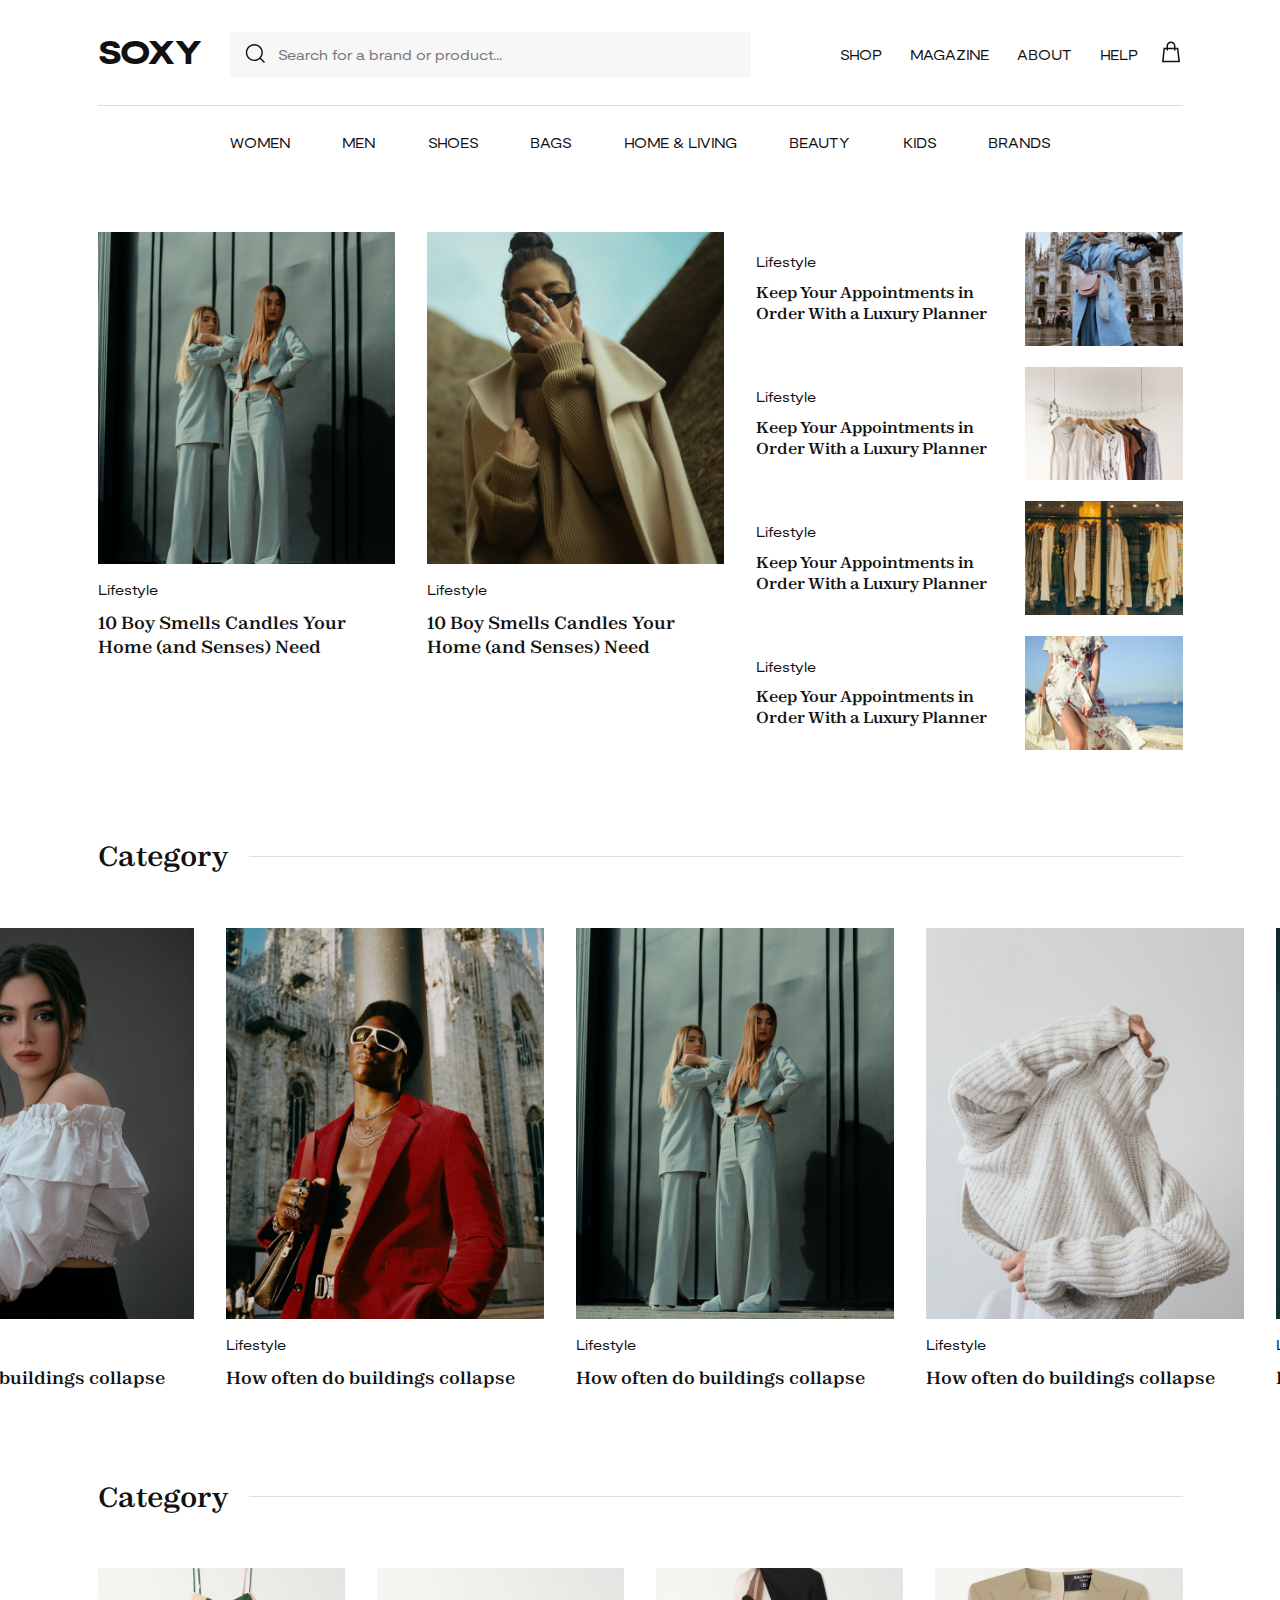
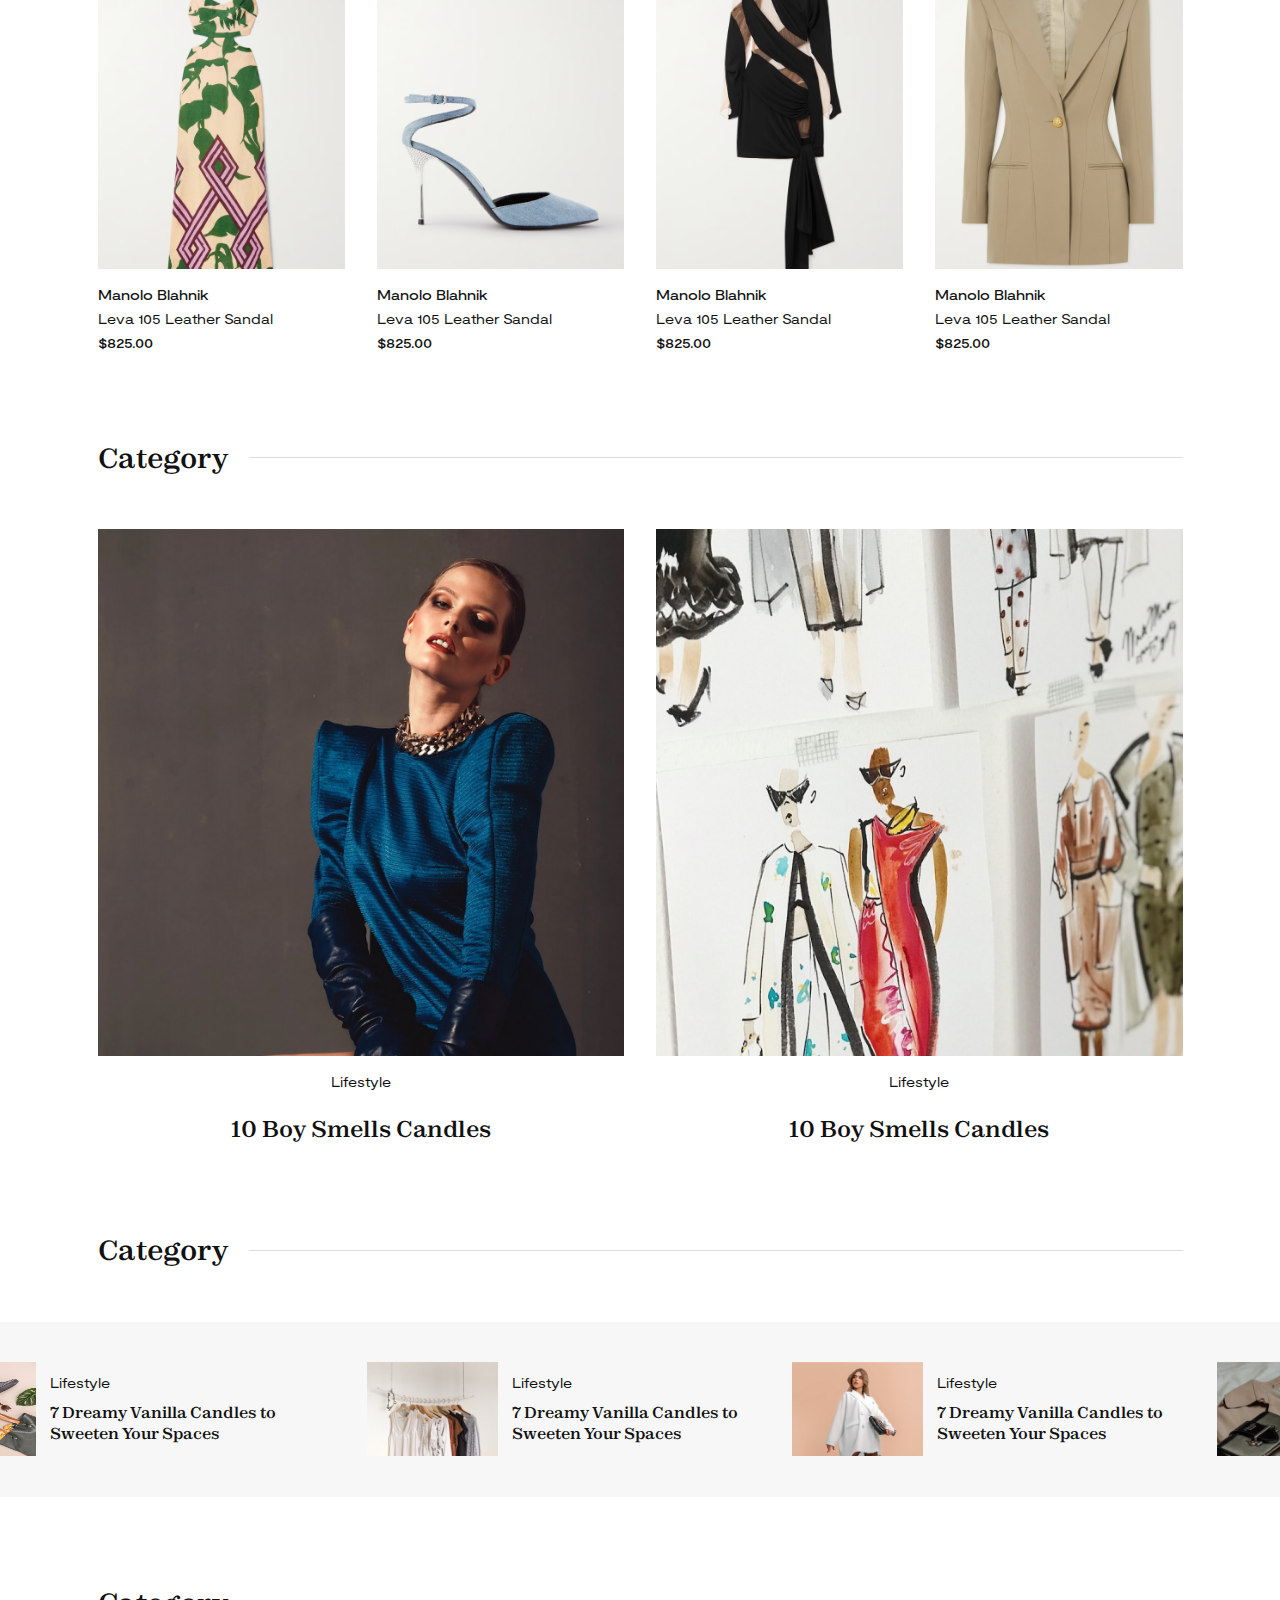
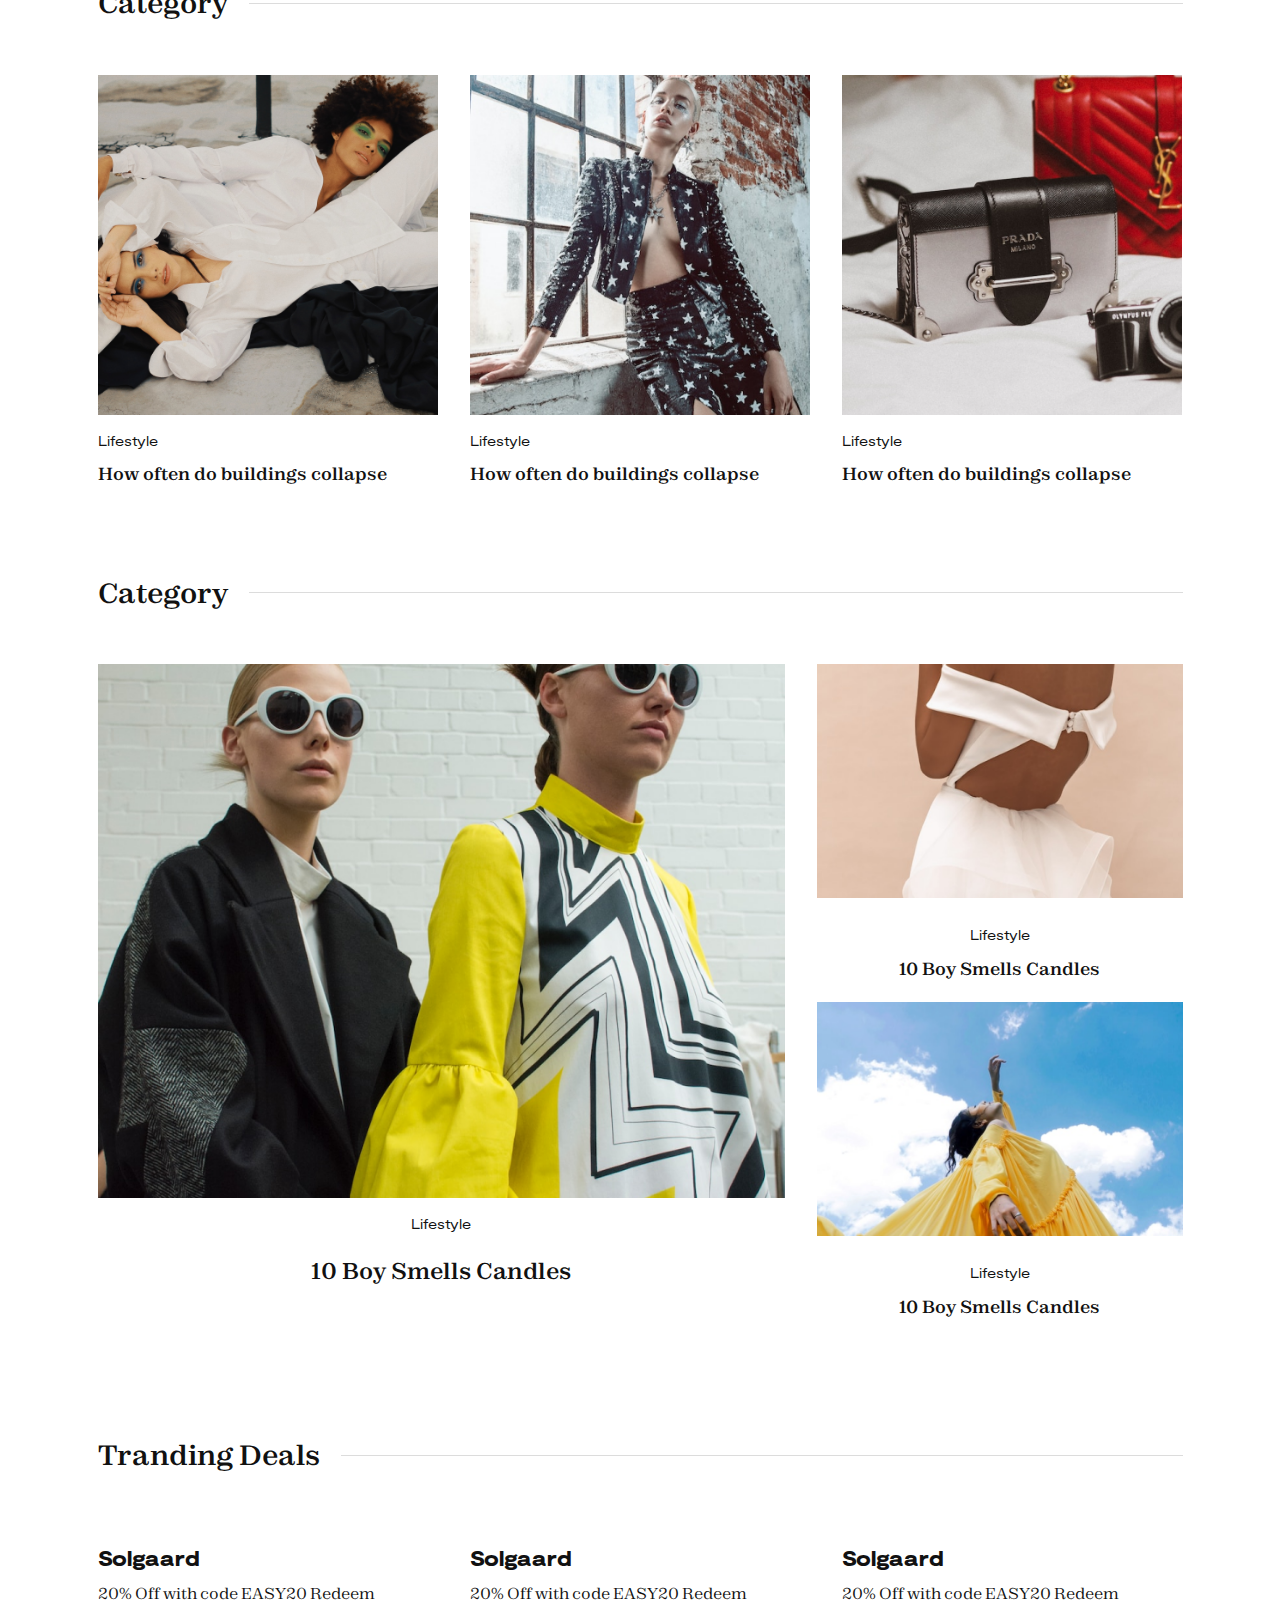
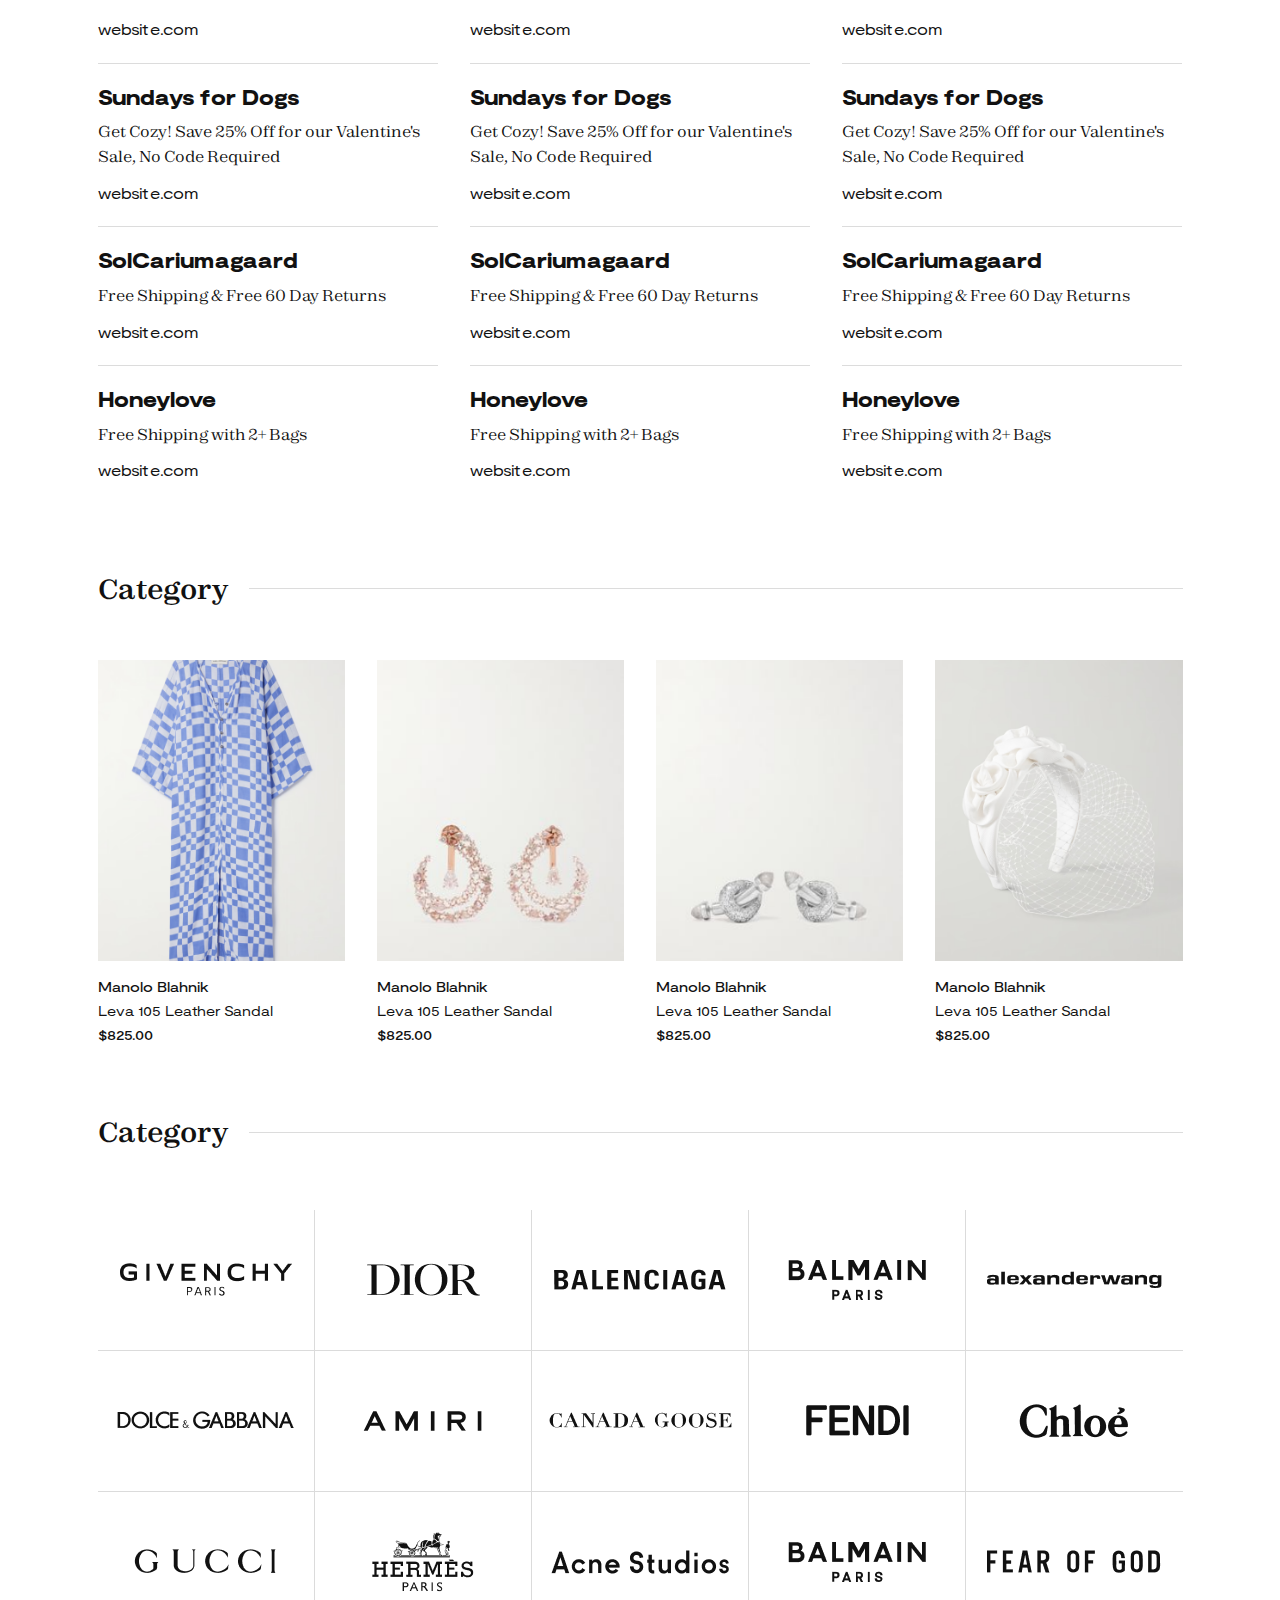
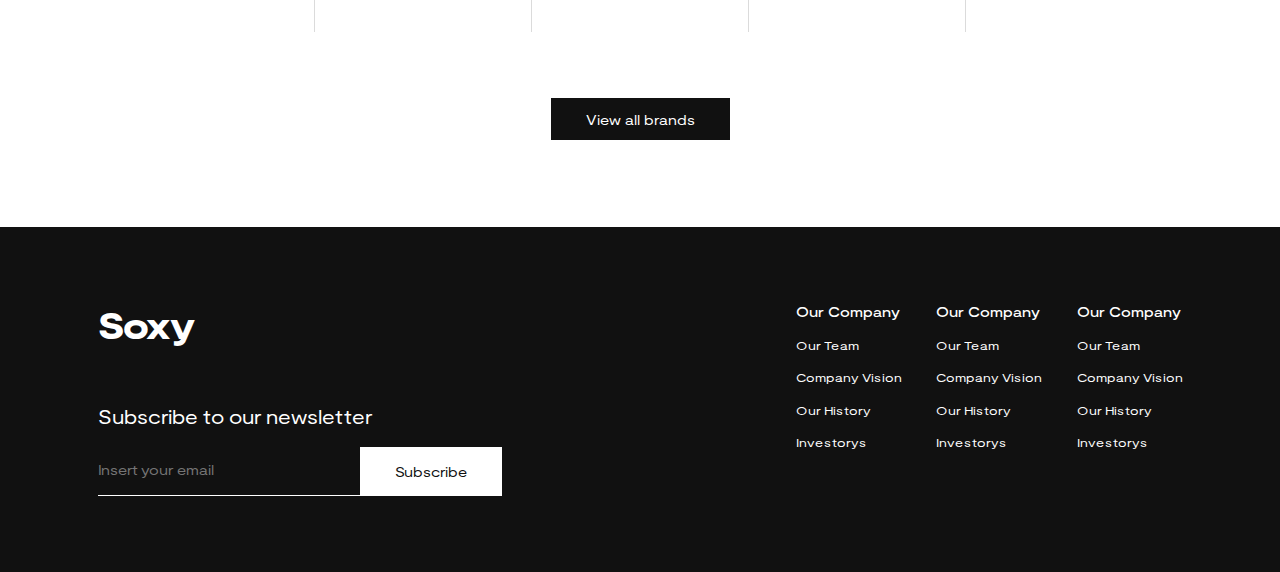
==== commit 73451195: "add product page" ====
--- a/index.html
+++ b/index.html
@@ -2,54 +2,12 @@
 <html lang="en">
 <head>
     <meta charset="UTF-8">
-    <link rel="stylesheet" href="styles/header.css">
     <link rel="stylesheet" href="styles/style.css">
     <link rel="stylesheet" href="styles/fonts.css">
-    <link rel="stylesheet" href="styles/sections.css">
-    <link rel="stylesheet" href="styles/footer.css">
+    <link rel="stylesheet" href="styles/main.css">
 </head>
 <body>
-    <header class="header">
-        <div class="header-wrapper">
-            <div class="first-part">
-                <div class="header-logo">
-                    soxy
-                </div>
-                <div class="header-search">
-                    <div class="search-icon">
-                        <img src="assets/icons/searh.svg"/>
-                    </div>
-                    <input type="text" placeholder="Search for a brand or product...">
-                </div>
-                <div class="header-navigation">
-                    <nav>
-                        <div class="navigation-wrapper">
-                            <a href="#" class="navigation-item">Shop</a>
-                            <a href="#" class="navigation-item">Magazine</a>
-                            <a href="#" class="navigation-item">About</a>
-                            <a href="#" class="navigation-item">Help</a>
-                        </div>
-                    </nav>
-                    <div class="navigation-bag">
-                        <img src="assets/icons/bag.svg"/>
-                    </div>
-                </div>
-            </div>
-            <div class="separator"></div>
-            <div class="second-part">
-                <div class="header-categories">
-                    <a href="#" class="navigation-item">Women</a>
-                    <a href="#" class="navigation-item">Men</a>
-                    <a href="#" class="navigation-item">Shoes</a>
-                    <a href="#" class="navigation-item">Bags</a>
-                    <a href="#" class="navigation-item">Home & Living</a>
-                    <a href="#" class="navigation-item">Beauty</a>
-                    <a href="#" class="navigation-item">Kids</a>
-                    <a href="#" class="navigation-item">Brands</a>
-                </div>
-            </div>
-        </div>
-    </header>
+    <include src="./header.html"></include>
     <div class="sections-wrapper">
         <div class="sections">
             <section class="first-section">
@@ -406,49 +364,14 @@
                         <td><div><img src="./assets/images/fear-of-god.png" alt="images"></div></td>
                     </tr>
                 </table>
-                <div class="all-brands-wrapper">
-                    <button class="all-brands">View all brands</button>
+                <div class="all-brands-wrapper button-wrapper">
+                    <button class="all-brands button">View all brands</button>
                 </div>
             </section>
         </div>
     </div>
-    <footer class="footer">
-        <div class="footer-wrapper">
-            <div>
-                <p class="footer-logo">Soxy</p>
-                <p class="subscribe-text">Subscribe to our newsletter</p>
-                <div class="subscribe-input-wrapper">
-                    <input type="text" placeholder="Insert your email">
-                    <button>Subscribe</button>
-                </div>
-            </div>
-            <div>
-                <nav class="footer-navigation">
-                    <div>
-                        <p class="footer-navigation-title">Our Company</p>
-                        <p class="footer-navigation-item">Our Team</p>
-                        <p class="footer-navigation-item">Company Vision</p>
-                        <p class="footer-navigation-item">Our History</p>
-                        <p class="footer-navigation-item">Investorys</p>
-                    </div>
-                    <div>
-                        <p class="footer-navigation-title">Our Company</p>
-                        <p class="footer-navigation-item">Our Team</p>
-                        <p class="footer-navigation-item">Company Vision</p>
-                        <p class="footer-navigation-item">Our History</p>
-                        <p class="footer-navigation-item">Investorys</p>
-                    </div>
-                    <div>
-                        <p class="footer-navigation-title">Our Company</p>
-                        <p class="footer-navigation-item">Our Team</p>
-                        <p class="footer-navigation-item">Company Vision</p>
-                        <p class="footer-navigation-item">Our History</p>
-                        <p class="footer-navigation-item">Investorys</p>
-                    </div>
-                </nav>
-            </div>
-        </div>
-    </footer>
+    <include src="./footer.html"></include>
     <script src="scripts/category-scrolling.js"></script>
+    <script src="scripts/include.js"></script>
 </body>
 </html>--- a/styles/style.css
+++ b/styles/style.css
@@ -15,6 +15,100 @@
     font-family: 'Zodiak', sans-serif;
     font-size: 1.25em;
     font-weight: 540;
+}
+
+.button {
+    border: none;
+    background: #111;
+    padding: 0.875em 2.5em;
+    color: white;
+}
+
+.button-wrapper {
+    display: flex;
+    justify-content: center;
+}
+
+.categories-name p, .categories-name span {
+    font-size: 1em;
+    font-weight: 400;
+    color: #8B8B8B;
+}
+
+.categories-name p.active {
+    color: #111;
+}
+
+.categories-name {
+    display: flex;
+}
+
+.categories-name span {
+    margin: 0 0.3em;
+}
+
+.page-wrapper {
+    display: flex;
+    justify-content: center;
+}
+
+.page-wrapper > div {
+    width: 78.75em; /* 1260px */
+}
+
+.category-separator .separator {
+    width: 100%;
+    height: 1px;
+    background: #DCDCDC;
+}
+
+.category-separator {
+    display: flex;
+    gap: 1.5em;
+    align-items: center;
+    margin-bottom: 3.75em;
+}
+
+.category-separator .category-text {
+    font-family: 'Zodiak', sans-serif;
+    font-size: 2em;
+    font-style: normal;
+    font-weight: 540;
+    line-height: normal;
+    white-space: nowrap;
+}
+
+.category-products {
+    display: grid;
+    grid-template-columns: repeat(4, 1fr);
+    grid-gap: 4.5em 1.5em;
+}
+
+.category-products > div > .product-image {
+    width: 14.437em;
+}
+
+.category-products > div > p.author, .category-products > div > p.price {
+    font-weight: 500;
+}
+
+.category-products > div > p:not(:last-child) {
+    margin-bottom: 0.5em;
+}
+
+.category-products > div > p.author {
+    margin-top: 1em;
+}
+
+.heart-wrapper {
+    width: 14.437em;
+    display: flex;
+    justify-content: right;
+    position: absolute;
+}
+
+.heart-wrapper img {
+    transform: translate(-0.75em, 0.75em);
 }
 
 @media (max-width: 1390px) {
--- a/styles/fonts.css
+++ b/styles/fonts.css
@@ -1,6 +1,6 @@
 @font-face {
     font-family: "Moderat";
-    src: url("../assets/fonts/Moderat/Moderat-Extended-Bold.ttf") format("truetype");
+    src: url("../assets/fonts/Moderat/Moderat-Extended-Medium.ttf") format("truetype");
     font-weight: 500;
 }
 
--- a/styles/main.css
+++ b/styles/main.css
@@ -0,0 +1,311 @@
+.sections-wrapper {
+    display: flex;
+    justify-content: center;
+}
+
+.sections {
+    width: 77.5em; /* 1240px */
+}
+
+section {
+    margin-bottom: 6.25em; /* 100px */
+}
+
+section img {
+    width: 100%;
+}
+
+.first-section {
+    display: flex;
+    gap: var(--default-gap);
+}
+
+.first-section .left-side {
+    display: flex;
+    gap: var(--default-gap);
+}
+
+.first-section .left-side div, .first-section .left-side div img {
+    width: 21.25em /* 340px */;
+}
+
+.section-text {
+    margin-top: 0.75em;
+}
+
+.title-text {
+    margin-top: 1em;
+    font-weight: 400;
+}
+
+.right-side > div {
+    display: flex;
+    align-items: center;
+    gap: 1em;
+}
+
+.right-side div img {
+    max-width: 11.25em;
+}
+
+.right-side {
+    display: flex;
+    flex-direction: column;
+    gap: 1.5em;
+}
+
+.right-side .section-text {
+    font-size: 1.125em;
+}
+
+.second-section > .scrolling-content {
+    display: flex;
+    gap: var(--default-gap);
+    overflow-x: hidden;
+    padding-left: var(--default-gap);
+    padding-right: var(--default-gap);
+}
+
+.second-section > .scrolling-content > div {
+    min-width: 22.75em; /* 364px */
+}
+
+.second-section > .scrolling-content  > div > img {
+    width: 100%;
+    height: 27.9375em; /* 447px */
+}
+#second-section-wrapper {
+    height: 33.125em /* 530px */
+}
+
+.scrolling-section-wrapper {
+    width: 100%;
+    position: absolute;
+}
+
+.third-section, .ninth-section {
+    display: grid;
+    grid-template-columns: repeat(4, 1fr);
+    gap: var(--default-gap);
+}
+
+.third-section .title-text, .ninth-section .title-text {
+    font-weight: 500;
+}
+
+.product-name, .product-price {
+    margin-top: 0.5em;
+}
+
+.product-price {
+    font-weight: 500;
+}
+
+.fourth-section {
+    display: flex;
+    gap: var(--default-gap);
+}
+
+.fourth-section .title-text, .fourth-section h1 {
+    text-align: center;
+}
+
+.fourth-section h1 {
+    margin-top: 1em;
+    font-size: 1.625em; /* 26px */
+}
+
+.fifth-section img {
+    width: 9.375em; /* 150px */
+    height: 6.75em;
+}
+
+.fifth-section .scrolling-content {
+    display: flex;
+    background-color: var(--light-gray);
+    overflow: hidden;
+    gap: var(--default-gap);
+    padding: 2.875em var(--default-gap); /* 46px */
+}
+
+.fifth-section .scrolling-content > div {
+    display: flex;
+    gap: 1em;
+    align-items: center;
+    min-width: 28.125em; /* 450px */
+}
+
+.fifth-section .scrolling-content h1 {
+    font-size: 1.125em;
+    margin-top: 0.75em;
+}
+
+.fifth-section .scrolling-content .title-text {
+    margin-top: 0;
+}
+
+#fifth-section-wrapper {
+    height: 12.5em; /* 200px */
+}
+
+.sixth-section {
+    display: grid;
+    grid-template-columns: repeat(3, 1fr);
+    gap: var(--default-gap);
+}
+
+.sixth-section h1 {
+    padding-top: 0.75em;
+}
+
+.seventh-section {
+    display: grid;
+    gap: var(--default-gap);
+    grid-template-columns: auto auto;
+}
+
+.seventh-section .left-side h1 {
+    font-size: 1.625em;
+    margin-top: 1em;
+}
+
+.seventh-section .left-side h1, .seventh-section .left-side .title-text {
+    text-align: center;
+}
+
+.seventh-section .left-side {
+    width: 49.125em /* 786px */
+}
+
+.seventh-section .right-side > div {
+    flex-direction: column;
+}
+
+.seventh-section .right-side div img {
+    max-width: initial;
+}
+
+.seventh-section {
+    margin-bottom: 8.375em /* 134px */
+}
+
+.tranding-text {
+    white-space: nowrap;
+}
+
+.tranding-separator {
+    margin-bottom: 5.125em; /* 82px */
+}
+
+.eighth-section .separator {
+    margin: 1.5em 0;
+    height: 1px;
+    background: #DCDCDC;
+}
+
+.eighth-section {
+    display: grid;
+    grid-template-columns: repeat(3, 1fr);
+    gap: var(--default-gap);
+}
+
+.tranding-item {
+    display: flex;
+    gap: 0.75em;
+    flex-direction: column;
+}
+
+.tranding-item a {
+    text-decoration: none;
+    font-family: 'Moderat', sans-serif;
+}
+
+.tranding-item h1{
+    font-family: 'Moderat', sans-serif;
+    font-size: 1.5em;
+    font-weight: 900;
+    line-height: 115%; /* 27.6px */
+}
+
+.tranding-item p, .tranding-item a {
+    font-size: 1.125em;
+    font-weight: 400;
+    line-height: 160.5%; /* 28.89px */
+}
+
+.tranding-item p {
+    font-family: 'Zodiak', sans-serif;
+}
+
+.ninth-section {
+    margin-bottom: 5em;
+}
+
+.ninth-section-category-separator {
+    margin-bottom: 4.1875em; /* 67px */
+}
+
+.brands-section > table {
+    width: 100%;
+    border-collapse: collapse;
+    margin-bottom: 4.75em /* 76px */;
+}
+
+.brands-section > table img {
+    width: initial;
+    max-width: 15.625em;
+}
+
+.brands-section > table tr td > div{
+    height: 13.125em; /* 210px */
+    display: flex;
+    justify-content: center;
+    align-items: center;
+}
+
+.brands-section > table tr td {
+    border: 1px solid #DBDBDB;
+}
+
+.brands-section > table tr td:first-child {
+    border-left: none;
+}
+
+.brands-section > table tr:first-child td {
+    border-top: none;
+}
+
+.brands-section > table tr td:last-child {
+    border-right: none;
+}
+
+.brands-section > table tr:last-child td {
+    border-bottom: none;
+}
+
+.all-brands-wrapper {
+    margin-bottom: 4.9375em; /* 79px */
+}
+
+@media (max-width: 1390px) {
+    .brands-section > table tr td > div {
+        height: 10em;
+    }
+}
+
+@media (max-width: 1200px) {
+    .brands-section > table img {
+        transform: scale(0.85);
+    }
+}
+
+@media (max-width: 1000px) {
+    .brands-section > table img {
+        transform: scale(0.7);
+    }
+}
+
+
+
+
+
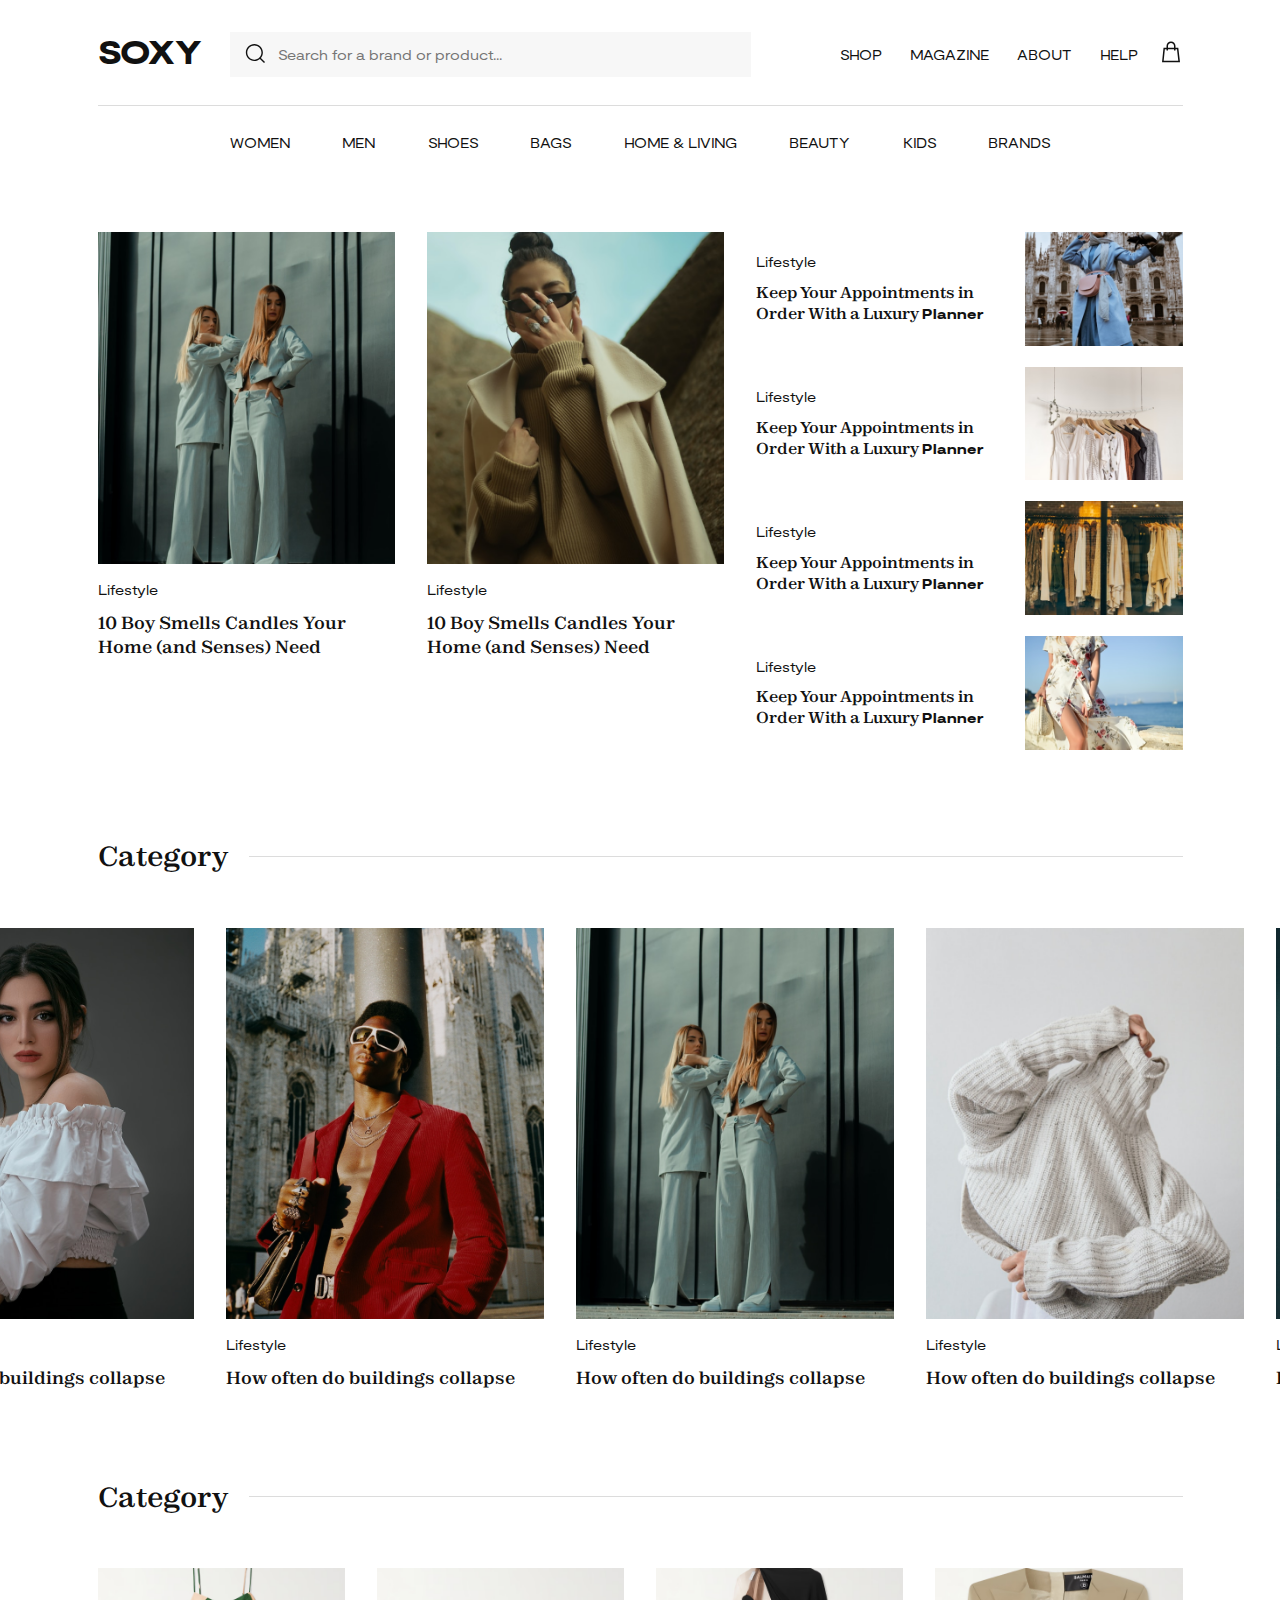
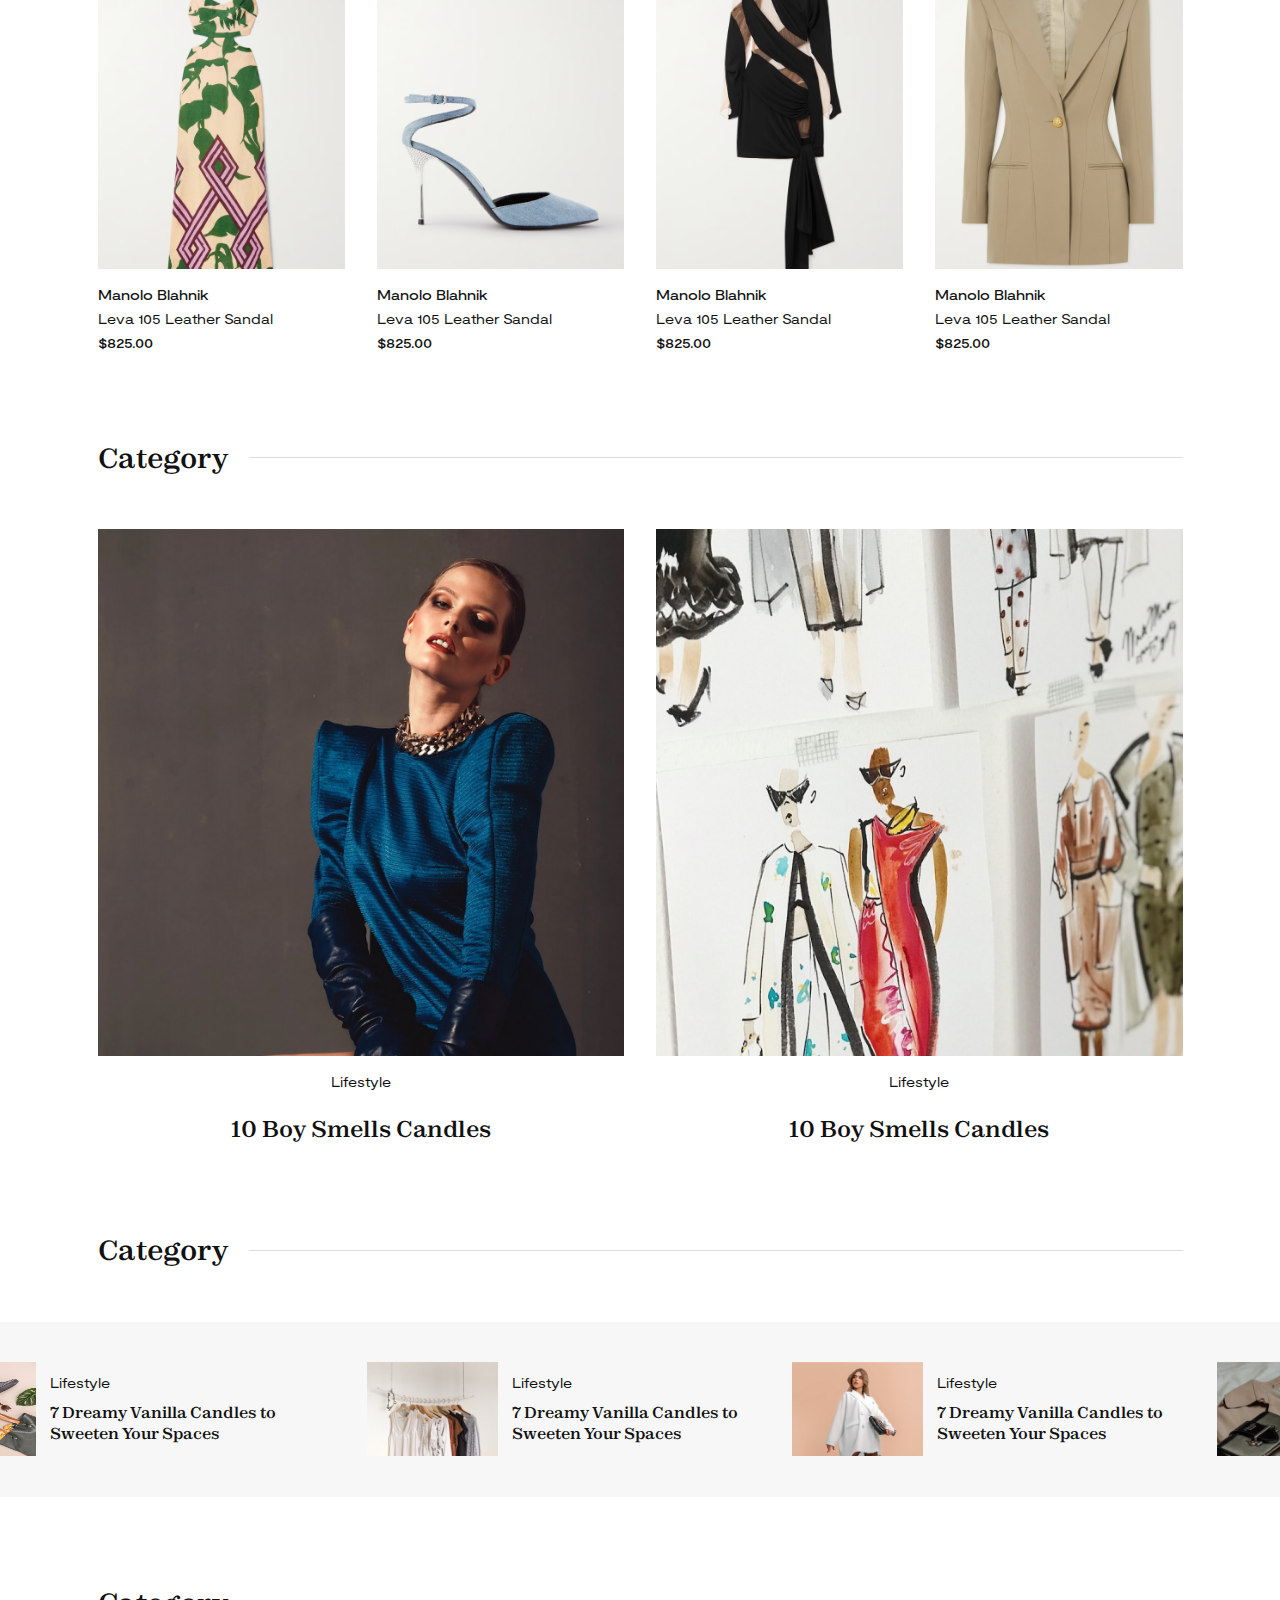
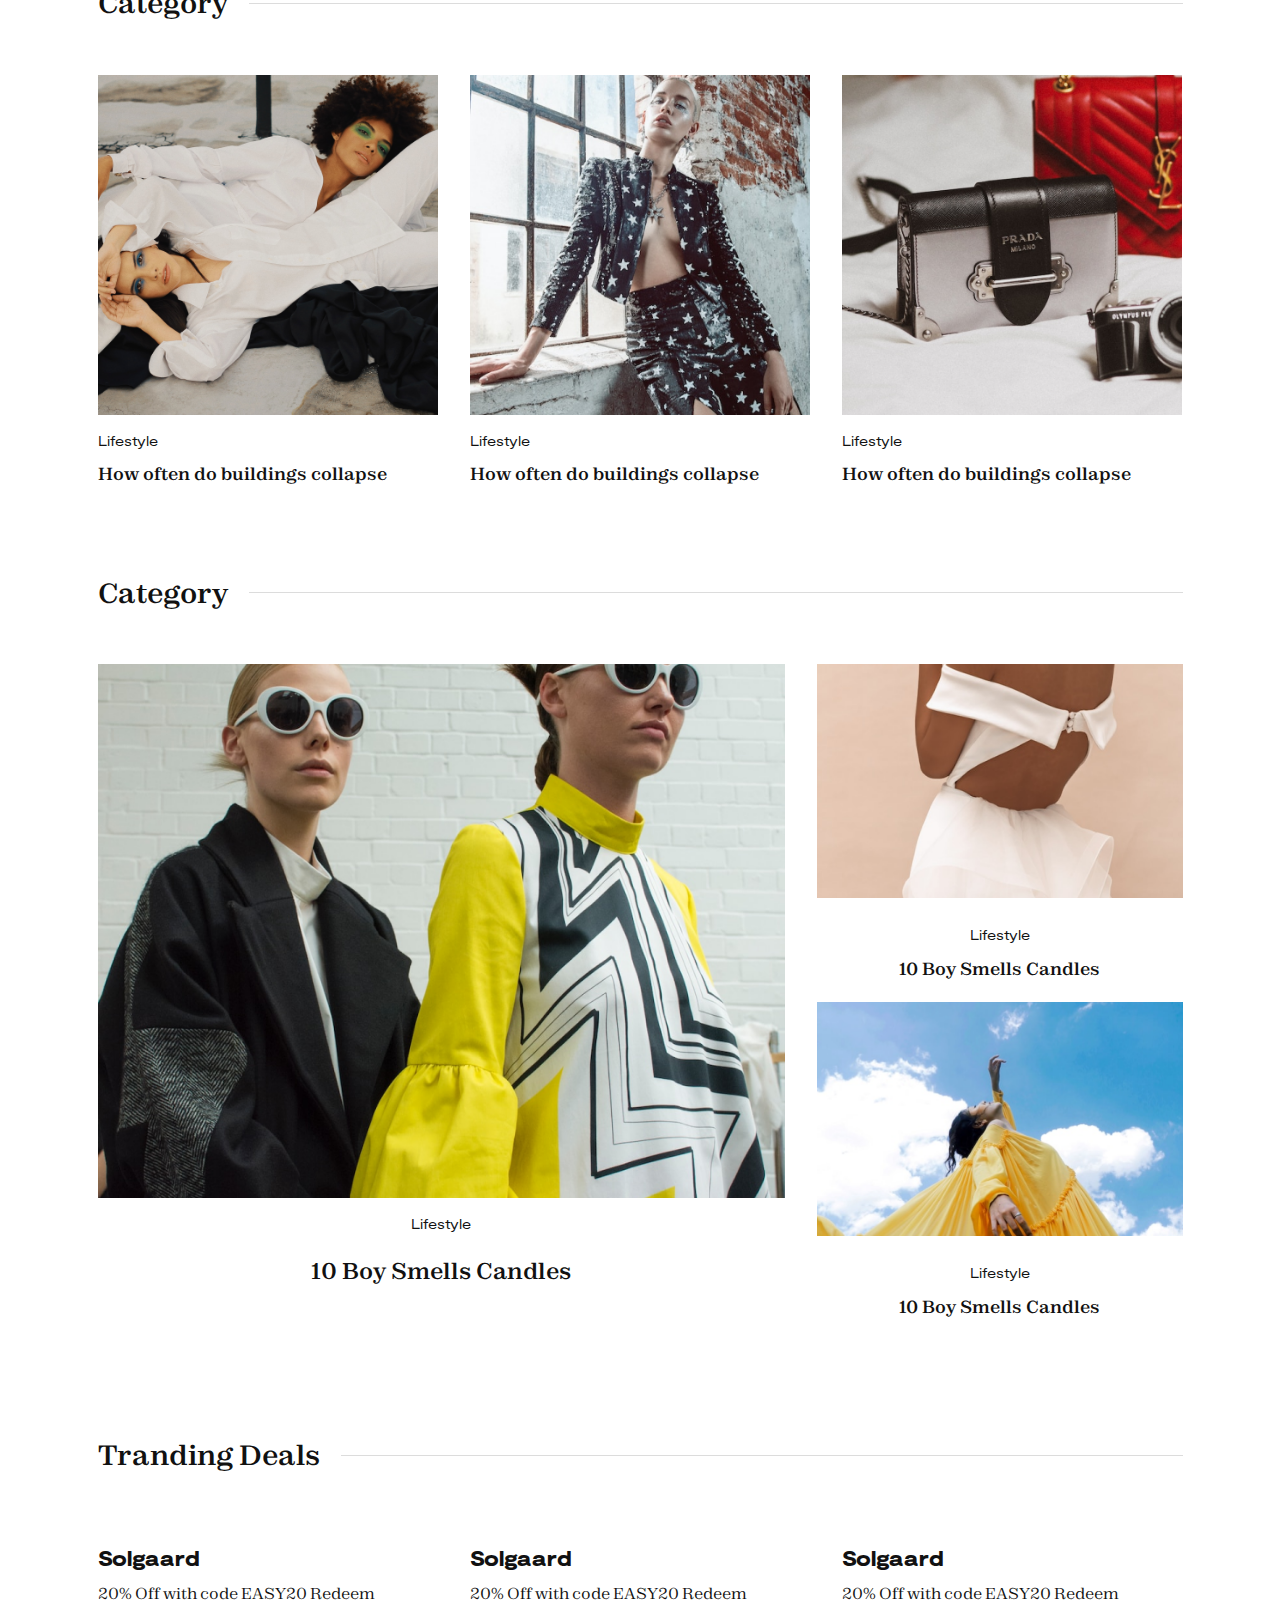
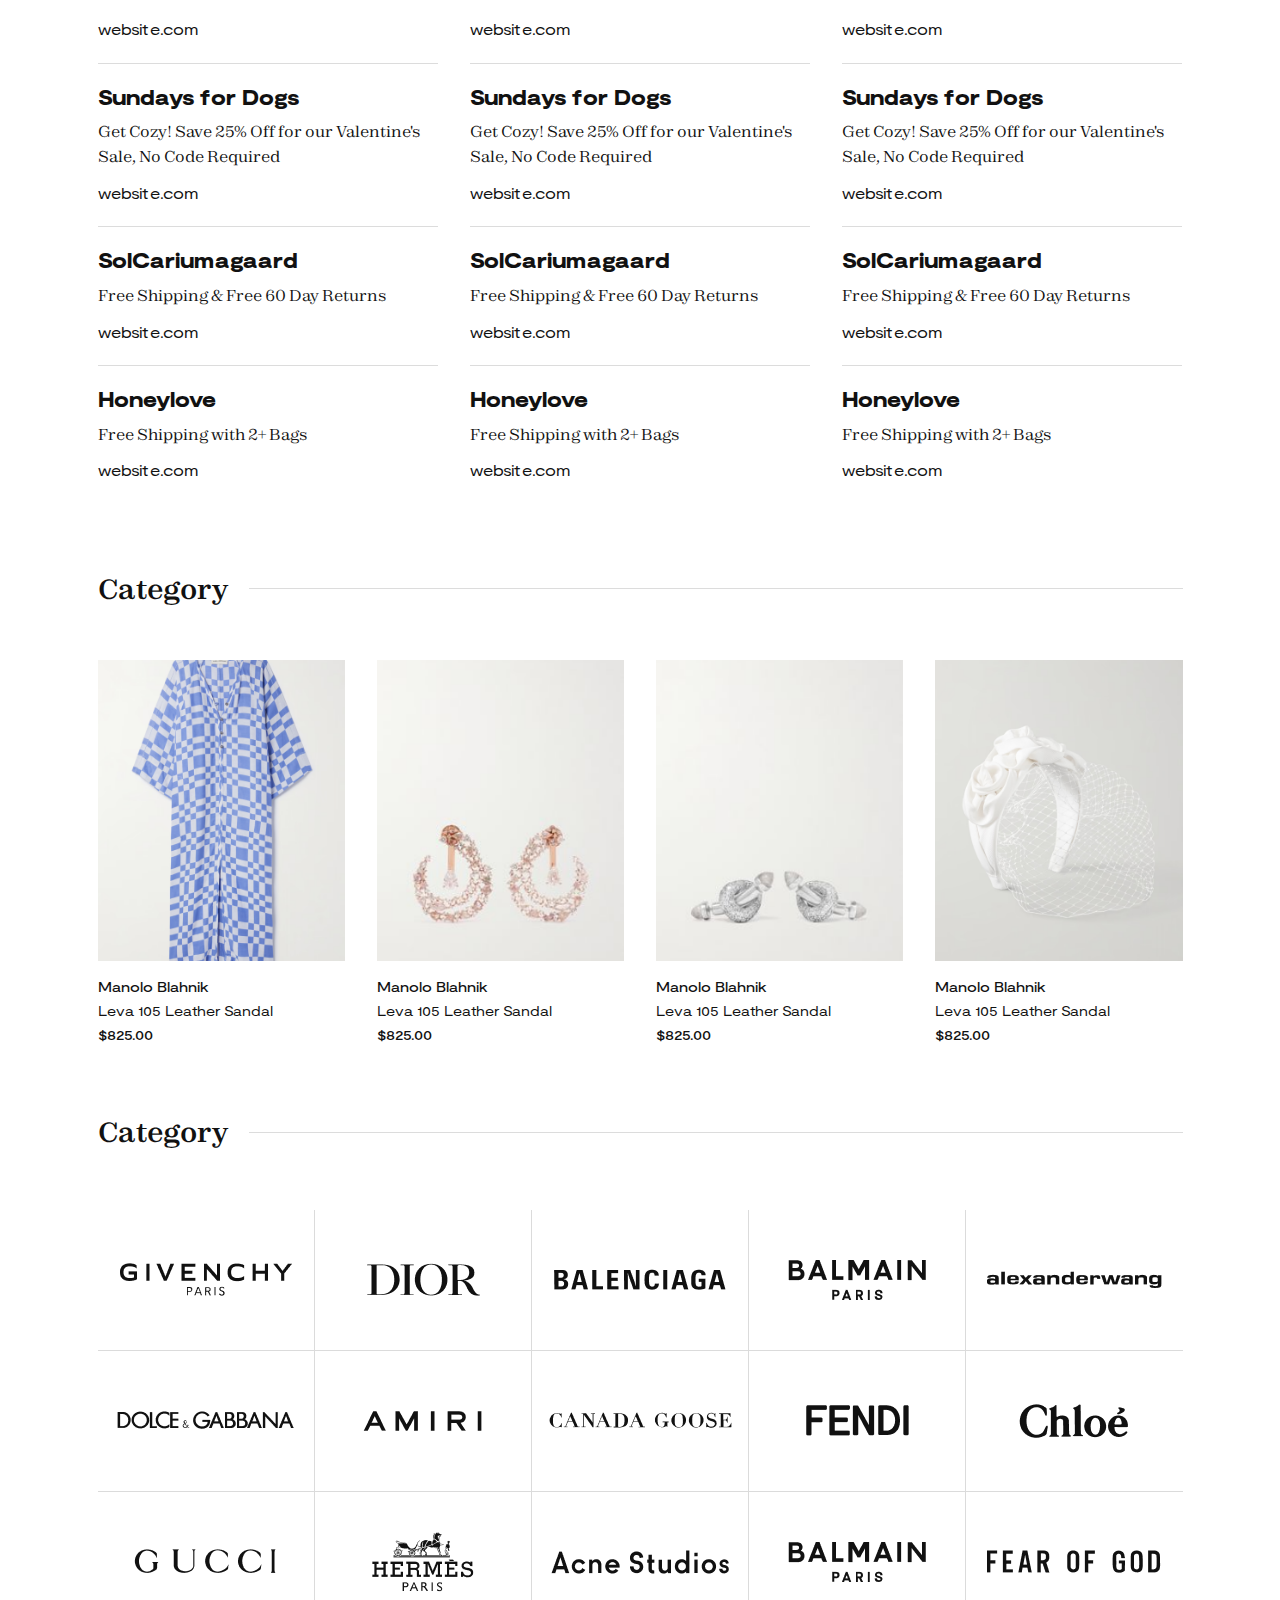
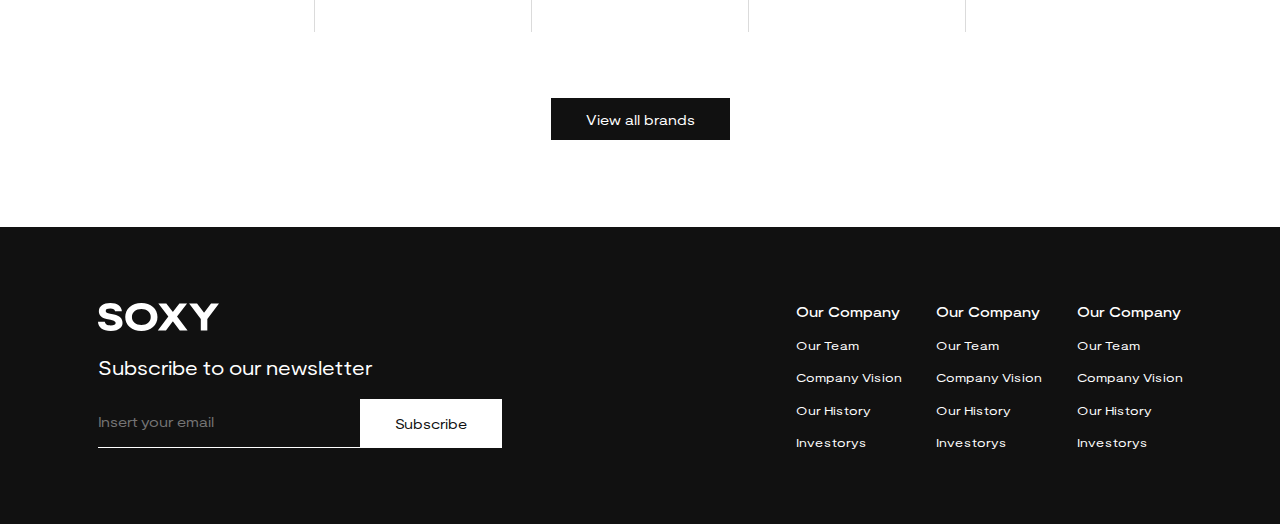
==== commit ea93d08a: "add mobile version to main page" ====
--- a/index.html
+++ b/index.html
@@ -5,13 +5,14 @@
     <link rel="stylesheet" href="styles/style.css">
     <link rel="stylesheet" href="styles/fonts.css">
     <link rel="stylesheet" href="styles/main.css">
+    <meta name="viewport" content="width=device-width" />
 </head>
 <body>
     <include src="./header.html"></include>
     <div class="sections-wrapper">
         <div class="sections">
             <section class="first-section">
-                <div class="left-side">
+                <div class="left-side desktop">
                     <div>
                         <img src="./assets/images/first-section-left-side-1.png" alt="image">
                         <p class="title-text">Lifestyle</p>
@@ -23,13 +24,31 @@
                         <h1 class="section-text">10 Boy Smells Candles Your Home (and Senses) Need</h1>
                     </div>
                 </div>
+                <div class="first-part mobile">
+                    <div class="images" id="images">
+                        <div>
+                            <img src="./assets/images/first-section-left-side-2.png" alt="image">
+                            <p class="title-text">Lifestyle</p>
+                            <h1 class="section-text">10 Boy Smells Candles Your Home (and Senses)</h1>
+                        </div>
+                        <div>
+                            <img src="./assets/images/first-section-left-side-1.png" alt="image">
+                            <p class="title-text">Lifestyle</p>
+                            <h1 class="section-text">10 Boy Smells Candles Your Home (and Senses)</h1>
+                        </div>
+                    </div>
+                    <div class="slider-control" id="slider-control">
+                        <div class="active"></div>
+                        <div></div>
+                    </div>
+                </div>
                 <div class="right-side">
                     <div>
                         <div>
                             <p>Lifestyle</p>
                             <h1 class="section-text">
                                 Keep Your Appointments in
-                                Order With a Luxury Planner
+                                Order With a Luxury <span class="desktop">Planner</span>
                             </h1>
                         </div>
                         <img src="./assets/images/first-section-right-side-1.png" alt="image"></div>
@@ -38,7 +57,7 @@
                             <p>Lifestyle</p>
                             <h1 class="section-text">
                                 Keep Your Appointments in
-                                Order With a Luxury Planner
+                                Order With a Luxury <span class="desktop">Planner</span>
                             </h1>
                         </div>
                         <img src="./assets/images/first-section-right-side-2.png" alt="image"></div>
@@ -47,7 +66,7 @@
                             <p>Lifestyle</p>
                             <h1 class="section-text">
                                 Keep Your Appointments in
-                                Order With a Luxury Planner
+                                Order With a Luxury <span class="desktop">Planner</span>
                             </h1>
                         </div>
                         <img src="./assets/images/first-section-right-side-3.png" alt="image"></div>
@@ -56,7 +75,7 @@
                             <p>Lifestyle</p>
                             <h1 class="section-text">
                                 Keep Your Appointments in
-                                Order With a Luxury Planner
+                                Order With a Luxury <span class="desktop">Planner</span>
                             </h1>
                         </div>
                         <img src="./assets/images/first-section-right-side-4.png" alt="image"></div>
@@ -105,25 +124,28 @@
                 <div class="separator"></div>
             </div>
             <section class="third-section">
-                <div><img src="./assets/images/third-section-1.png" alt="image">
-                    <p class="title-text">Manolo Blahnik</p>
-                    <p class="product-name">Leva 105 Leather Sandal</p>
-                    <p class="product-price">$825.00</p>
-                </div>
-                <div><img src="./assets/images/third-section-2.png" alt="image">
-                    <p class="title-text">Manolo Blahnik</p>
-                    <p class="product-name">Leva 105 Leather Sandal</p>
-                    <p class="product-price">$825.00</p>
-                </div>
-                <div><img src="./assets/images/third-section-3.png" alt="image">
-                    <p class="title-text">Manolo Blahnik</p>
-                    <p class="product-name">Leva 105 Leather Sandal</p>
-                    <p class="product-price">$825.00</p>
-                </div>
-                <div><img src="./assets/images/third-section-4.png" alt="image">
-                    <p class="title-text">Manolo Blahnik</p>
-                    <p class="product-name">Leva 105 Leather Sandal</p>
-                    <p class="product-price">$825.00</p>
+                <div class="mobile mobile-scrolling-section-wrapper" id="third-section-wrapper"></div>
+                <div class="mobile-scrolling-content third-section-content" id="third-section-scrolling-content">
+                    <div><img src="./assets/images/third-section-1.png" alt="image">
+                        <p class="title-text">Manolo Blahnik</p>
+                        <p class="product-name">Leva 105 Leather Sandal</p>
+                        <p class="product-price">$825.00</p>
+                    </div>
+                    <div><img src="./assets/images/third-section-2.png" alt="image">
+                        <p class="title-text">Manolo Blahnik</p>
+                        <p class="product-name">Leva 105 Leather Sandal</p>
+                        <p class="product-price">$825.00</p>
+                    </div>
+                    <div><img src="./assets/images/third-section-3.png" alt="image">
+                        <p class="title-text">Manolo Blahnik</p>
+                        <p class="product-name">Leva 105 Leather Sandal</p>
+                        <p class="product-price">$825.00</p>
+                    </div>
+                    <div><img src="./assets/images/third-section-4.png" alt="image">
+                        <p class="title-text">Manolo Blahnik</p>
+                        <p class="product-name">Leva 105 Leather Sandal</p>
+                        <p class="product-price">$825.00</p>
+                    </div>
                 </div>
             </section>
             <div class="category-separator">
@@ -149,7 +171,7 @@
     <section class="fifth-section">
         <div class="scrolling-section-wrapper" id="fifth-section-wrapper"></div>
         <div class="scrolling-content" id="fifth-section-scrolling-content">
-            <div>
+            <div class="desktop">
                 <img src="./assets/images/fifth-section-1.jfif" alt="image">
                 <div>
                     <p class="title-text">Lifestyle</p>
@@ -211,22 +233,36 @@
                 </div>
                 <div class="right-side">
                     <div>
+                        <div class="mobile">
+                            <p class="title-text">Lifestyle</p>
+                            <h1>10 Boy Smells Candles</h1>
+                        </div>
                         <img src="./assets/images/seventh-section-right-side-1.png" alt="image">
-                        <p class="title-text">Lifestyle</p>
-                        <h1>10 Boy Smells Candles</h1>
-                    </div>
-                    <div>
+                        <p class="title-text desktop">Lifestyle</p>
+                        <h1 class="desktop">10 Boy Smells Candles</h1>
+                    </div>
+                    <div>
+                        <div class="mobile">
+                            <p class="title-text">Lifestyle</p>
+                            <h1>10 Boy Smells Candles</h1>
+                        </div>
                         <img src="./assets/images/seventh-section-right-side-2.png" alt="image">
-                        <p class="title-text">Lifestyle</p>
-                        <h1>10 Boy Smells Candles</h1>
-                    </div>
-                </div>
-            </section>
-            <div class="category-separator tranding-separator">
+                        <p class="title-text desktop">Lifestyle</p>
+                        <h1 class="desktop">10 Boy Smells Candles</h1>
+                    </div>
+                </div>
+            </section>
+            <div class="category-separator tranding-separator desktop">
                 <p class="category-text tranding-text">Tranding Deals</p>
                 <div class="separator"></div>
             </div>
-            <section class="eighth-section">
+            <div class="mobile">
+                <div class="category-separator">
+                    <p class="category-text">Category</p>
+                    <div class="separator"></div>
+                </div>
+            </div>
+            <section class="eighth-section" id="eight-section">
                 <div>
                     <div class="tranding-item">
                         <h1>Solgaard</h1>
@@ -252,6 +288,7 @@
                         <a href="#" >website.com</a>
                     </div>
                 </div>
+                <div class="separator mobile"></div>
                 <div>
                     <div class="tranding-item">
                         <h1>Solgaard</h1>
@@ -277,6 +314,7 @@
                         <a href="#" >website.com</a>
                     </div>
                 </div>
+                <div class="separator mobile"></div>
                 <div>
                     <div class="tranding-item">
                         <h1>Solgaard</h1>
@@ -303,30 +341,34 @@
                     </div>
                 </div>
             </section>
+            <button class="eighth-section-load-more mobile" id="eighth-section-load-button">Load more</button>
             <div class="category-separator">
                 <p class="category-text">Category</p>
                 <div class="separator"></div>
             </div>
             <section class="ninth-section">
-                <div><img src="./assets/images/ninth-section-1.png" alt="image">
-                    <p class="title-text">Manolo Blahnik</p>
-                    <p class="product-name">Leva 105 Leather Sandal</p>
-                    <p class="product-price">$825.00</p>
-                </div>
-                <div><img src="./assets/images/ninth-section-2.png" alt="image">
-                    <p class="title-text">Manolo Blahnik</p>
-                    <p class="product-name">Leva 105 Leather Sandal</p>
-                    <p class="product-price">$825.00</p>
-                </div>
-                <div><img src="./assets/images/ninth-section-3.png" alt="image">
-                    <p class="title-text">Manolo Blahnik</p>
-                    <p class="product-name">Leva 105 Leather Sandal</p>
-                    <p class="product-price">$825.00</p>
-                </div>
-                <div><img src="./assets/images/ninth-section-4.png" alt="image">
-                    <p class="title-text">Manolo Blahnik</p>
-                    <p class="product-name">Leva 105 Leather Sandal</p>
-                    <p class="product-price">$825.00</p>
+                <div class="mobile mobile-scrolling-section-wrapper" id="ninth-section-wrapper"></div>
+                <div class="mobile-scrolling-content ninth-section-content" id="ninth-section-scrolling-content">
+                    <div><img src="./assets/images/ninth-section-1.png" alt="image">
+                        <p class="title-text">Manolo Blahnik</p>
+                        <p class="product-name">Leva 105 Leather Sandal</p>
+                        <p class="product-price">$825.00</p>
+                    </div>
+                    <div><img src="./assets/images/ninth-section-2.png" alt="image">
+                        <p class="title-text">Manolo Blahnik</p>
+                        <p class="product-name">Leva 105 Leather Sandal</p>
+                        <p class="product-price">$825.00</p>
+                    </div>
+                    <div><img src="./assets/images/ninth-section-3.png" alt="image">
+                        <p class="title-text">Manolo Blahnik</p>
+                        <p class="product-name">Leva 105 Leather Sandal</p>
+                        <p class="product-price">$825.00</p>
+                    </div>
+                    <div><img src="./assets/images/ninth-section-4.png" alt="image">
+                        <p class="title-text">Manolo Blahnik</p>
+                        <p class="product-name">Leva 105 Leather Sandal</p>
+                        <p class="product-price">$825.00</p>
+                    </div>
                 </div>
             </section>
             <div class="category-separator ninth-section-category-separator">
@@ -334,7 +376,7 @@
                 <div class="separator"></div>
             </div>
             <section class="brands-section">
-                <table>
+                <table class="desktop">
                     <colgroup>
                         <col span="1" style="width: 20%;">
                         <col span="1" style="width: 20%;">
@@ -364,6 +406,30 @@
                         <td><div><img src="./assets/images/fear-of-god.png" alt="images"></div></td>
                     </tr>
                 </table>
+                <table class="mobile">
+                    <colgroup>
+                        <col span="1" style="width: 50%;">
+                        <col span="1" style="width: 50%;">
+                    </colgroup>
+                    <tbody>
+                    <tr>
+                        <td><div><img src="./assets/images/Givenchy.png" alt="images"></div></td>
+                        <td><div><img src="./assets/images/dior.png" alt="images"></div></td>
+                    </tr>
+                    <tr>
+                        <td><div><img src="./assets/images/balenciaga.png" alt="images"></div></td>
+                        <td><div><img src="./assets/images/balmain.png" alt="images"></div></td>
+                    </tr>
+                    <tr>
+                        <td><div><img src="./assets/images/dolce&gabbana.png" alt="images"></div></td>
+                        <td><div><img src="./assets/images/amiri-1%201.png" alt="images"></div></td>
+                    </tr>
+                    <tr>
+                        <td><div><img src="./assets/images/gucci.png" alt="images"></div></td>
+                        <td><div><img src="./assets/images/hermes.png" alt="images"></div></td>
+                    </tr>
+                    </tbody>
+                </table>
                 <div class="all-brands-wrapper button-wrapper">
                     <button class="all-brands button">View all brands</button>
                 </div>
@@ -373,5 +439,6 @@
     <include src="./footer.html"></include>
     <script src="scripts/category-scrolling.js"></script>
     <script src="scripts/include.js"></script>
+    <script src="scripts/main.js"></script>
 </body>
 </html>--- a/styles/style.css
+++ b/styles/style.css
@@ -111,6 +111,10 @@
     transform: translate(-0.75em, 0.75em);
 }
 
+.mobile {
+    display: none !important;
+}
+
 @media (max-width: 1390px) {
     * {
         font-size: 14px;
@@ -134,3 +138,29 @@
         font-size: 9px;
     }
 }
+
+@media (max-width: 800px) {
+    .mobile {
+        display: block !important;
+    }
+
+    .desktop {
+        display: none !important;
+    }
+
+    .category-separator .category-text {
+        font-size: 24px;
+    }
+
+    .category-separator {
+        gap: 16px;
+        margin-bottom: 24px;
+        padding-top: 10px;
+        padding-bottom: 18px;
+    }
+
+    .scrolling-content div h1 {
+        font-size: 20px;
+    }
+
+}
--- a/styles/main.css
+++ b/styles/main.css
@@ -83,7 +83,7 @@
     position: absolute;
 }
 
-.third-section, .ninth-section {
+.third-section .third-section-content, .ninth-section .ninth-section-content {
     display: grid;
     grid-template-columns: repeat(4, 1fr);
     gap: var(--default-gap);
@@ -287,6 +287,45 @@
     margin-bottom: 4.9375em; /* 79px */
 }
 
+.first-part.mobile > .images {
+    display: flex;
+    gap: 16px;
+    transition: transform 0.5s;
+}
+
+.first-part.mobile {
+    overflow: hidden;
+    display: block;
+    width: calc(100vw - 32px);
+}
+
+.first-part.mobile > div > div, .first-part.mobile > div > div img {
+    width: calc(100vw - 32px);
+}
+
+.slider-control {
+    height: 24px;
+    display: flex;
+    align-items: center;
+    justify-content: center;
+    margin-top: 8px;
+    gap: 8px;
+}
+
+.slider-control div {
+    height: 6px;
+    max-width: 6px;
+    background-image: url("../assets/icons/dot-inactive.svg");
+}
+
+.slider-control div.active {
+    background-image: url("../assets/icons/dot-active.svg");
+}
+
+.mobile-scrolling-section-wrapper {
+    position: absolute;
+}
+
 @media (max-width: 1390px) {
     .brands-section > table tr td > div {
         height: 10em;
@@ -305,7 +344,217 @@
     }
 }
 
-
-
-
-
+@media (max-width: 800px) {
+    .sections-wrapper{
+        padding: 0 16px;
+    }
+    .sections {
+        width: 100%;
+    }
+    .first-section {
+        display: block;
+    }
+
+    .title-text {
+        font-size: 14px;
+        margin-top: 16px;
+    }
+
+    .section-text {
+        font-size: 24px;
+        margin-top: 8px;
+    }
+
+    .first-section .right-side, .first-section .right-side div {
+        width: 100%;
+    }
+
+    .first-section .right-side div img {
+        height: 82px;
+        width: 120px;
+        max-width: initial;
+    }
+
+    .first-section .right-side div div p {
+        font-size: 14px;
+        font-weight: 400;
+    }
+    .right-side .section-text {
+        font-size: 16px;
+    }
+
+    html {
+        overflow-x: hidden;
+    }
+
+    .second-section > .scrolling-content > div > img {
+        height: 314px;
+        width: 256px;
+    }
+
+    .second-section > .scrolling-content > div {
+        min-width: 256px;
+    }
+
+    .second-section > .scrolling-content {
+        gap: 16px;
+    }
+
+    section {
+        margin-bottom: 72px;
+    }
+
+    #second-section-wrapper{
+        height: 412px;
+    }
+
+    .third-section-content div, .third-section-content div img,
+    .ninth-section-content div, .ninth-section-content div img{
+        width: 256px;
+    }
+
+    .third-section-content .title-text,
+    .third-section-content .product-name,
+    .third-section-content .product-price,
+    .ninth-section-content .title-text,
+    .ninth-section-content .product-name,
+    .ninth-section-content .product-price{
+        font-size: 16px;
+    }
+
+    #third-section-wrapper, #ninth-section-wrapper {
+        height: 403px;
+        width: 100%;
+        left: 0
+    }
+
+    .fourth-section {
+        flex-direction: column;
+        gap: 60px;
+    }
+
+    .fourth-section h1 {
+        margin-top: 8px;
+        font-size: 24px;
+    }
+
+    .fifth-section img {
+        width: 120px;
+        height: 82px;
+    }
+
+    .fifth-section .scrolling-content > div {
+        min-width: 358px;
+    }
+
+    .fifth-section .scrolling-content {
+        gap: 16px;
+        padding: 40px;
+    }
+
+    .sixth-section {
+        grid-template-columns: 1fr;
+        gap: 60px;
+    }
+
+    .sixth-section h1 {
+        font-size: 24px;
+    }
+
+    .seventh-section {
+        grid-template-columns: 1fr;
+        gap: 40px;
+    }
+
+    .seventh-section .right-side div {
+        display: grid;
+        grid-template-columns: 1fr auto;
+    }
+
+    .seventh-section .right-side div img {
+        width: 120px;
+        height: 82px;
+    }
+
+    .seventh-section .right-side,
+    .seventh-section .left-side,
+    .seventh-section .left-side img {
+        width: calc(100vw - 32px);
+    }
+
+    .seventh-section .right-side h1 {
+        font-size: 16px;
+        margin-top: 8px;
+    }
+
+    .eighth-section {
+        grid-template-columns: 1fr;
+        gap: 0;
+        max-height: 504px;
+        overflow-y: hidden;
+        margin-bottom: 40px;
+        transition: max-height 0.5s;
+    }
+
+    .tranding-item h1 {
+        font-size: 20px;
+    }
+
+    .tranding-item p, .tranding-item a {
+        font-size: 14px;
+    }
+
+    .tranding-item {
+        gap: 8px;
+    }
+
+    .eighth-section .separator {
+        margin: 24px 0;
+    }
+
+    .eighth-section-load-more {
+        width: 100%;
+        background-color: white;
+        border: 1px solid #111;
+        padding: 14px 0;
+        font-size: 14px;
+        font-weight: 500;
+        margin-bottom: 72px;
+        cursor: pointer;
+    }
+
+    .third-section .third-section-content, .ninth-section .ninth-section-content {
+        display: flex;
+        width: 100%;
+        overflow-x: hidden;
+    }
+
+    .brands-section > table tr td > div {
+        height: 100px;
+        width: calc(50vw - 16px);
+    }
+
+    .all-brands-wrapper .all-brands {
+        width: 100%;
+        padding: 14px 0;
+        font-size: 14px;
+        font-weight: 500;
+    }
+
+    .brands-section > table {
+        margin-bottom: 40px;
+    }
+
+    .brands-section > table img {
+        transform: scale(0.85);
+    }
+
+    .all-brands-wrapper {
+        margin-bottom: 120px;
+    }
+}
+
+
+
+
+
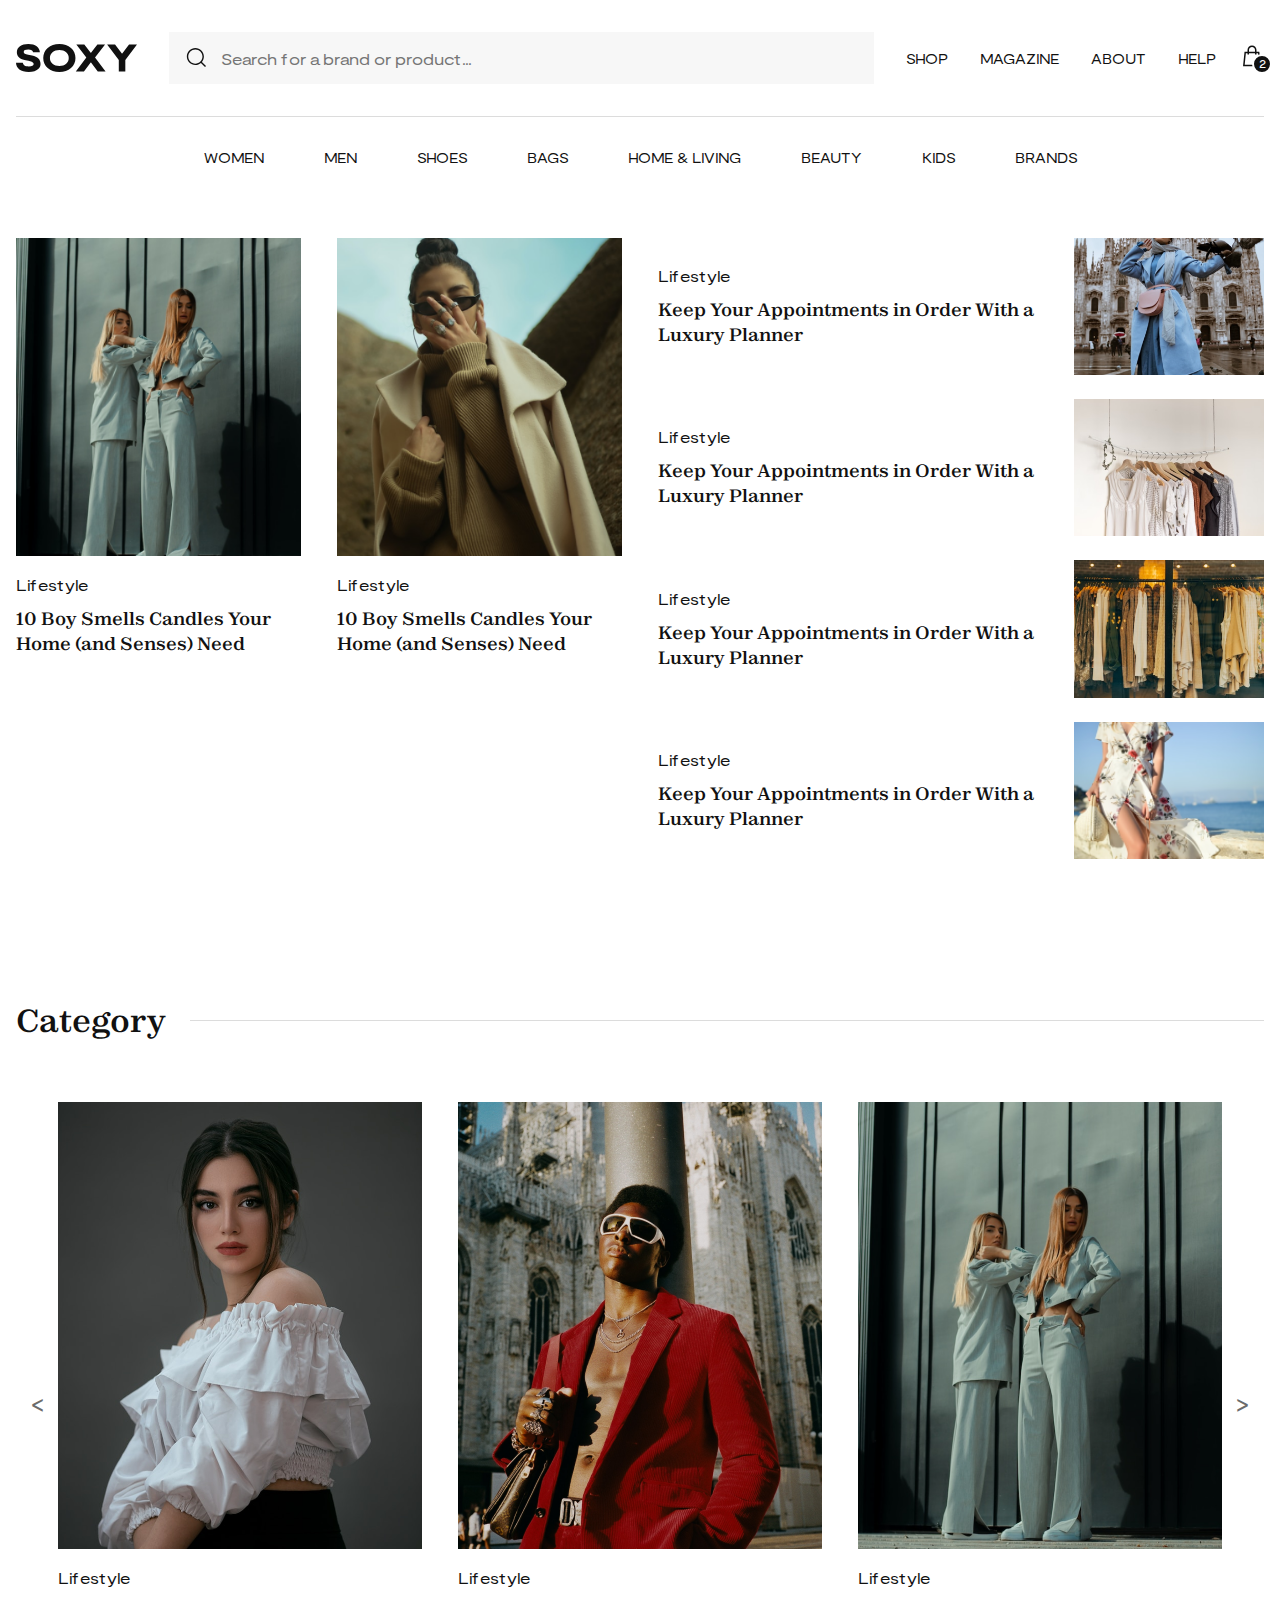
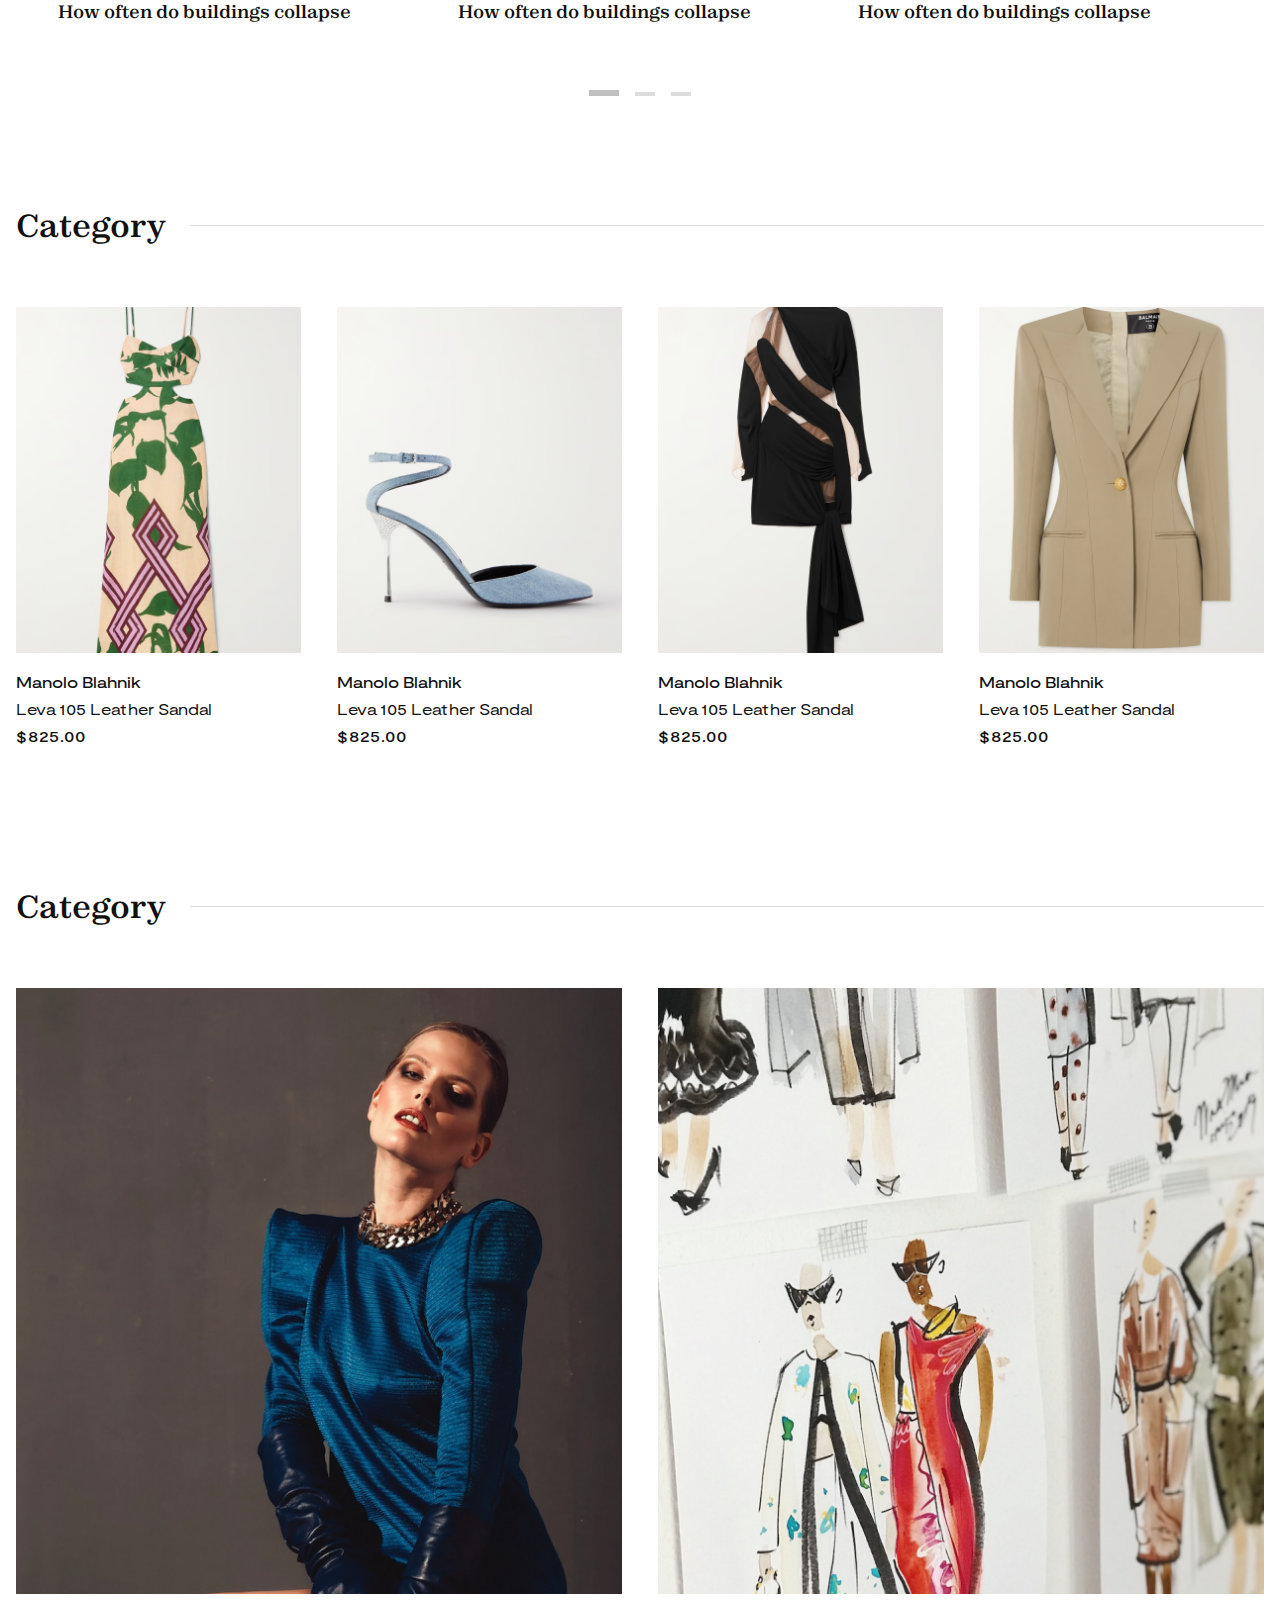
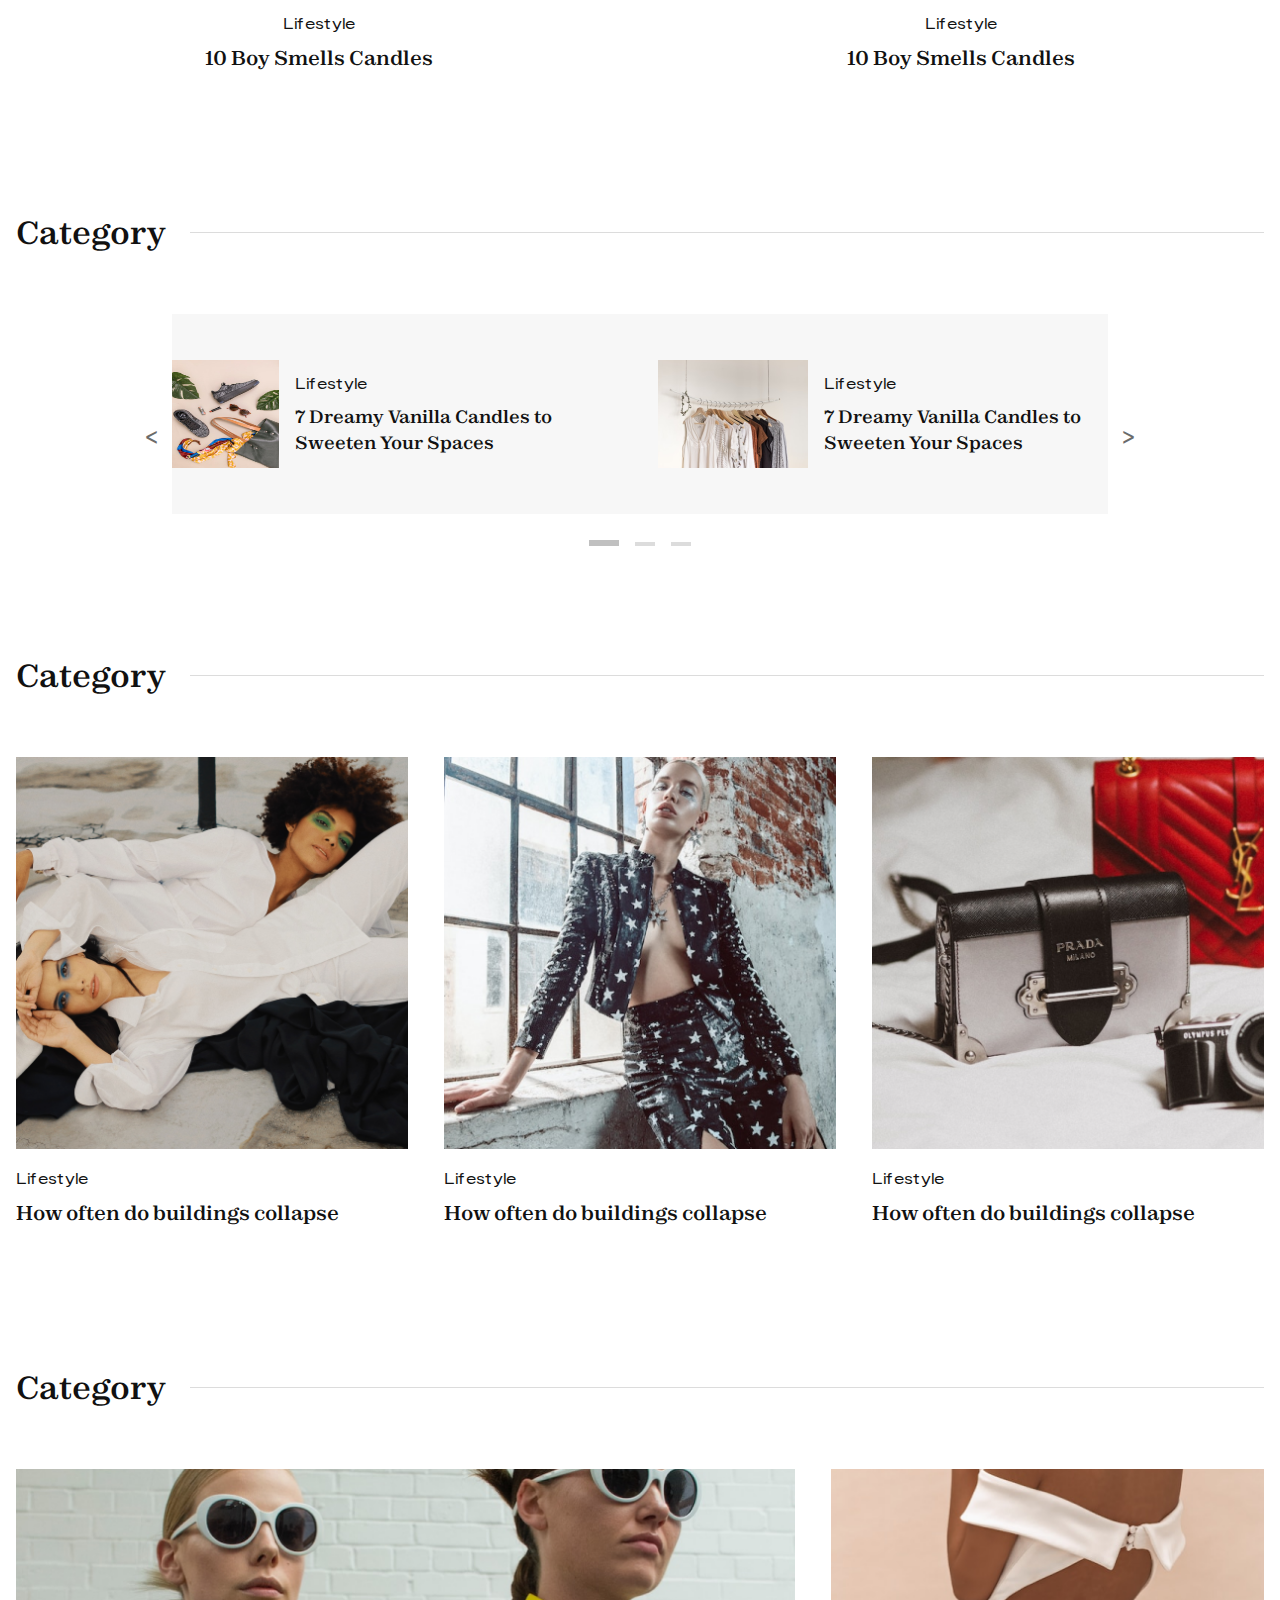
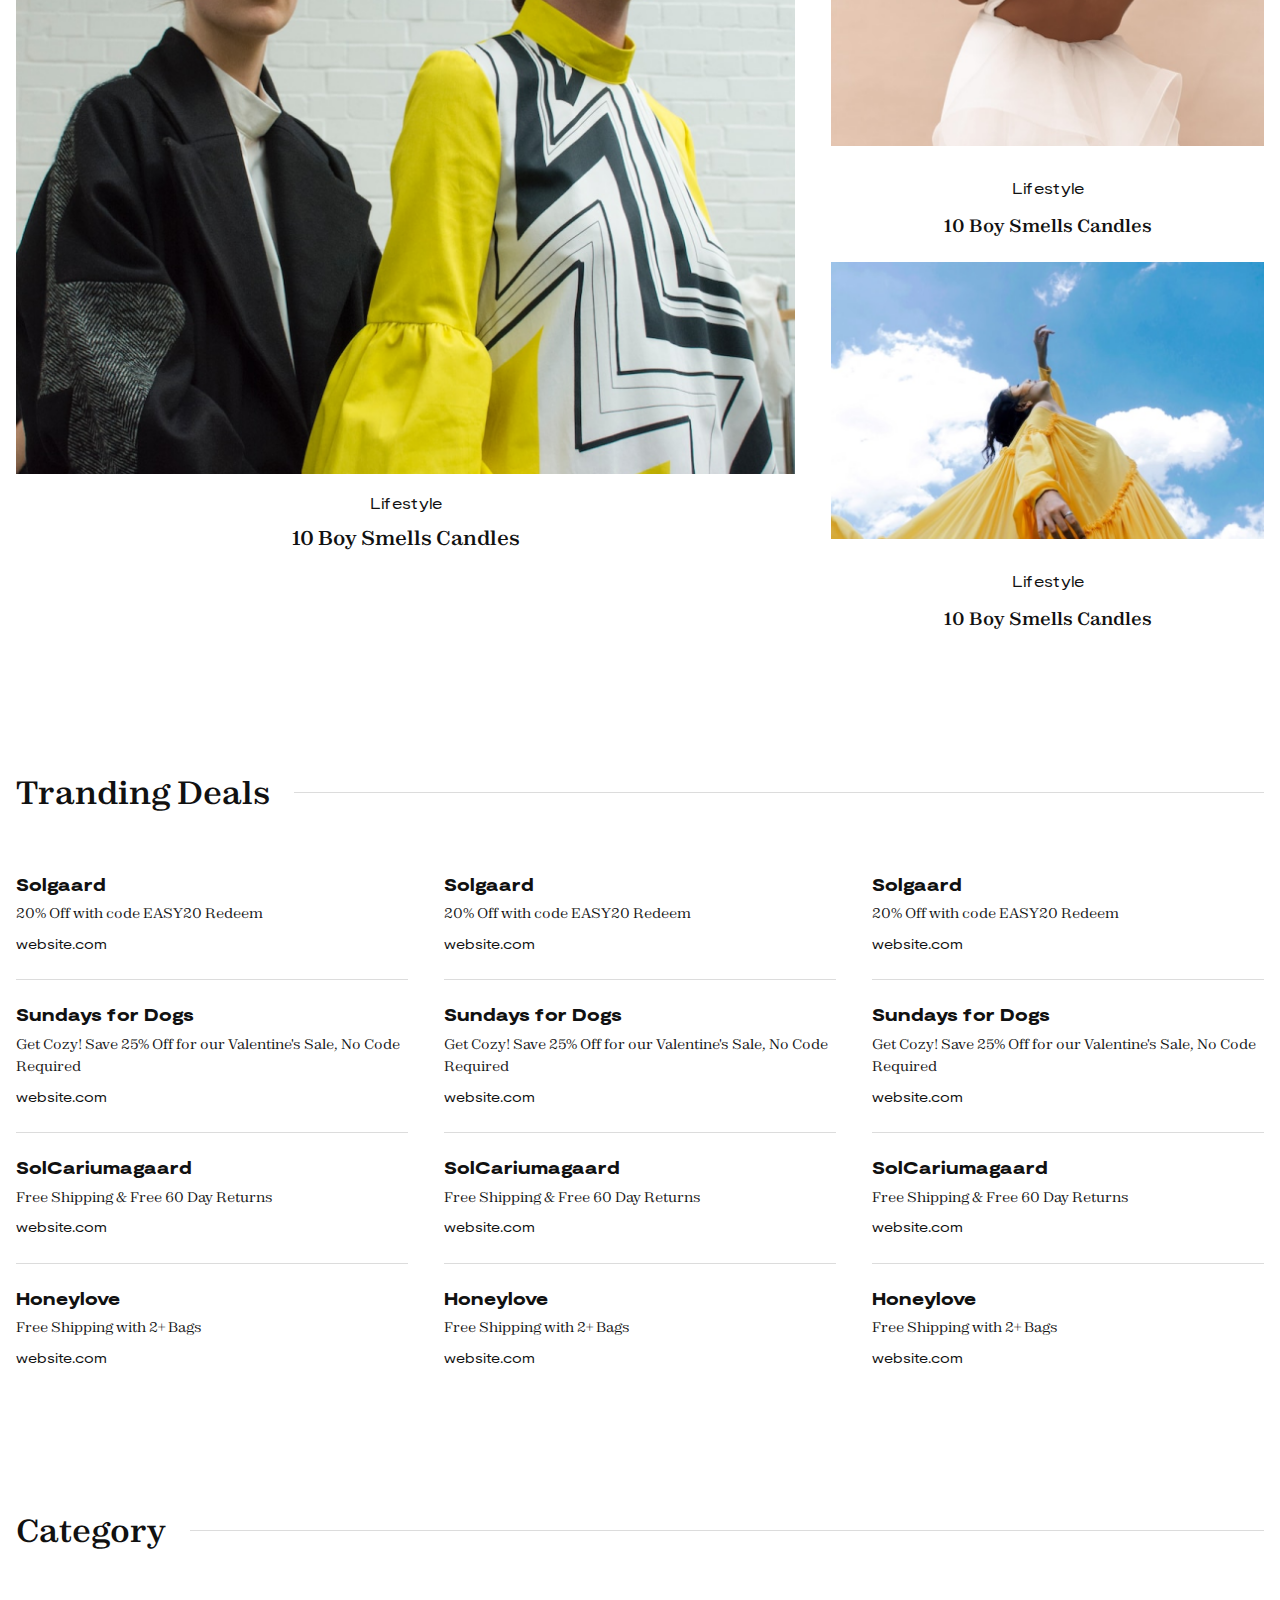
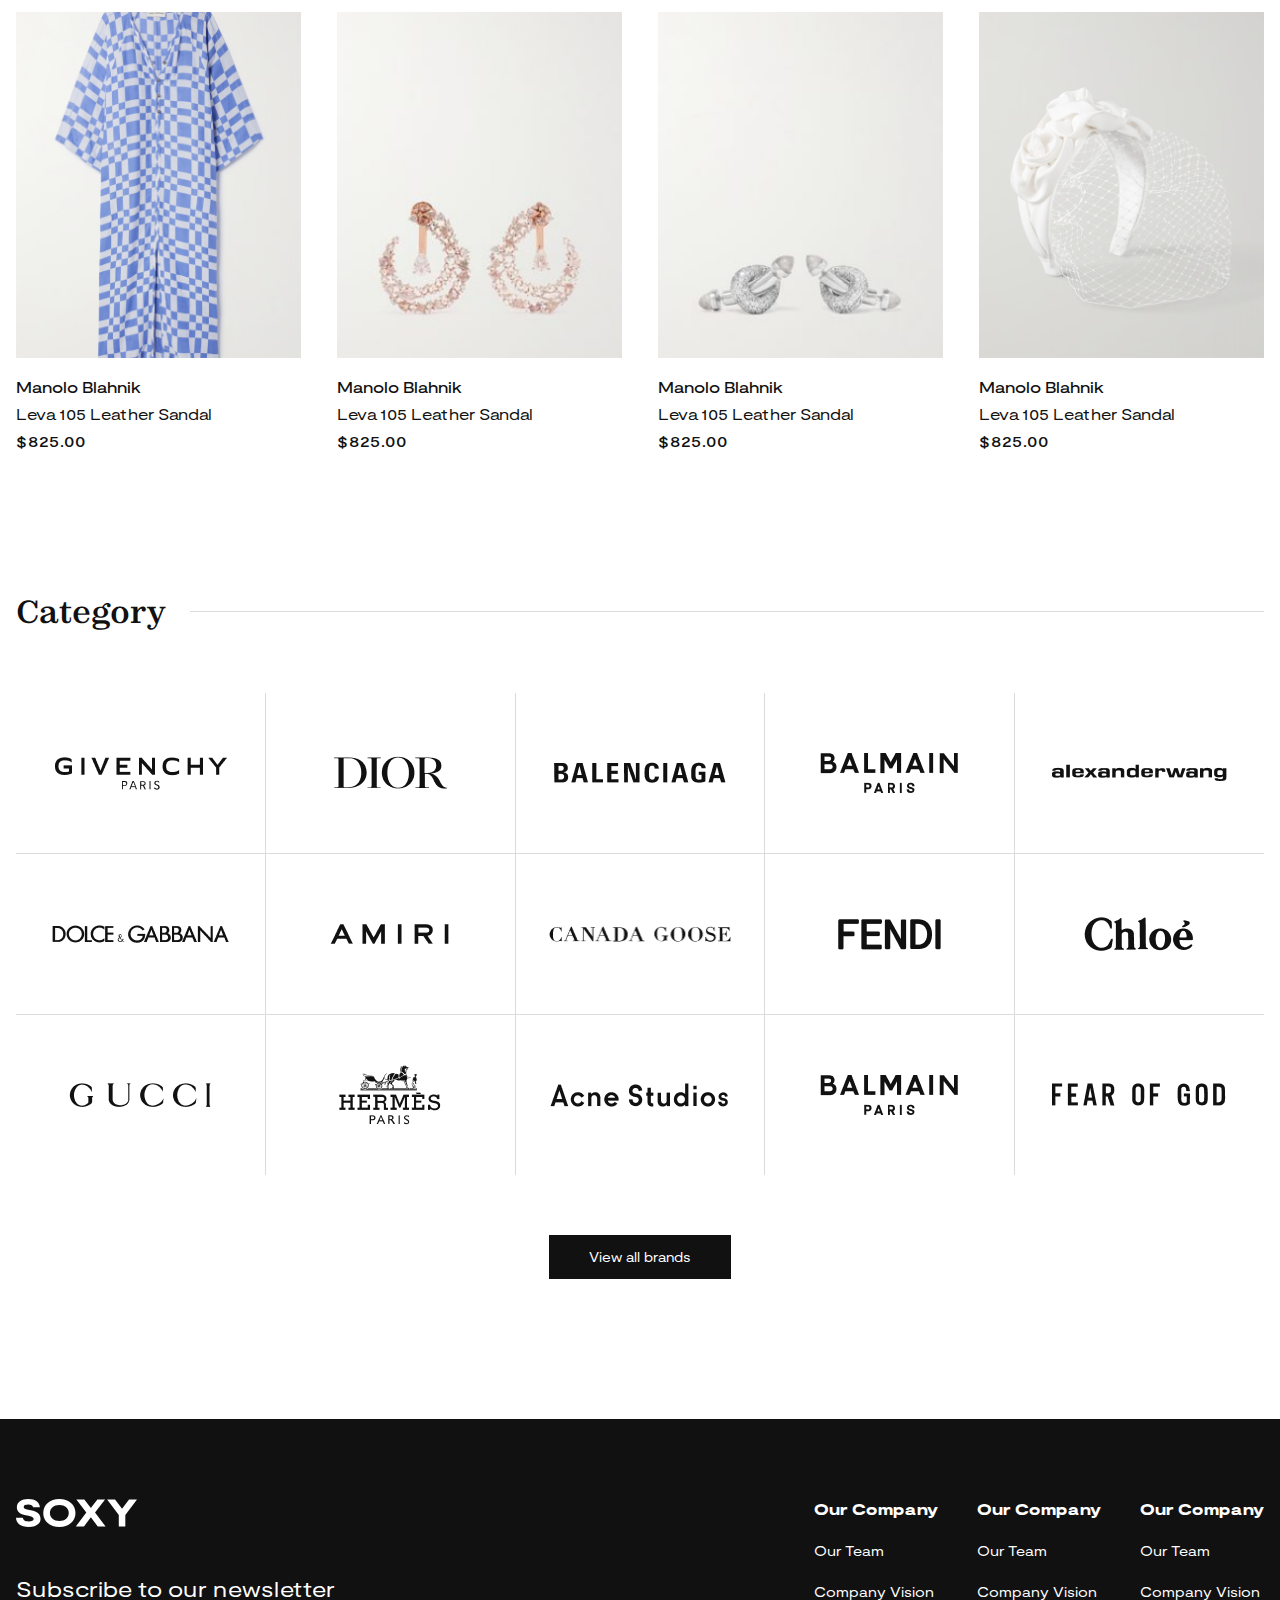
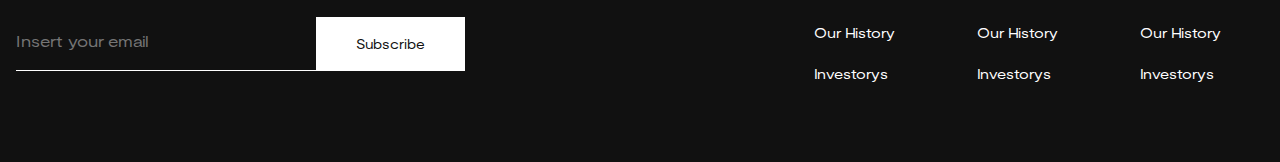
==== commit dd8f3dc2: "update carousel" ====
--- a/index.html
+++ b/index.html
@@ -25,7 +25,9 @@
                     </div>
                 </div>
                 <div class="first-part mobile">
-                    <div class="images" id="images">
+                    <div id="first-section-wrapper"></div>
+                    <div id="first-section-content">
+                        <div class="images" id="images" style="transform: translate3d(0px, 0, -1px);">
                         <div>
                             <img src="./assets/images/first-section-left-side-2.png" alt="image">
                             <p class="title-text">Lifestyle</p>
@@ -36,10 +38,19 @@
                             <p class="title-text">Lifestyle</p>
                             <h1 class="section-text">10 Boy Smells Candles Your Home (and Senses)</h1>
                         </div>
+                        <div>
+                            <img src="./assets/images/first-section-left-side-2.png" alt="image">
+                            <p class="title-text">Lifestyle</p>
+                            <h1 class="section-text">10 Boy Smells Candles Your Home (and Senses)</h1>
+                        </div>
+                        <div>
+                            <img src="./assets/images/first-section-left-side-1.png" alt="image">
+                            <p class="title-text">Lifestyle</p>
+                            <h1 class="section-text">10 Boy Smells Candles Your Home (and Senses)</h1>
+                        </div>
+                    </div>
                     </div>
                     <div class="slider-control" id="slider-control">
-                        <div class="active"></div>
-                        <div></div>
                     </div>
                 </div>
                 <div class="right-side">
@@ -87,7 +98,7 @@
             </div>
         </div>
     </div>
-    <section class="second-section" id="second-section">
+    <section class="second-section scrolling-section" id="second-section">
         <div class="scrolling-section-wrapper" id="second-section-wrapper"></div>
         <div class="scrolling-content" id="second-section-scrolling-content">
             <div>
@@ -123,8 +134,10 @@
                 <p class="category-text">Category</p>
                 <div class="separator"></div>
             </div>
-            <section class="third-section">
-                <div class="mobile mobile-scrolling-section-wrapper" id="third-section-wrapper"></div>
+            <section class="third-section mobile-scrolling-section">
+                <div class="mobile">
+                    <div class="mobile-scrolling-section-wrapper" id="third-section-wrapper"></div>
+                </div>
                 <div class="mobile-scrolling-content third-section-content" id="third-section-scrolling-content">
                     <div><img src="./assets/images/third-section-1.png" alt="image">
                         <p class="title-text">Manolo Blahnik</p>
@@ -168,7 +181,7 @@
             </div>
         </div>
     </div>
-    <section class="fifth-section">
+    <section class="fifth-section scrolling-section">
         <div class="scrolling-section-wrapper" id="fifth-section-wrapper"></div>
         <div class="scrolling-content" id="fifth-section-scrolling-content">
             <div class="desktop">
@@ -346,8 +359,10 @@
                 <p class="category-text">Category</p>
                 <div class="separator"></div>
             </div>
-            <section class="ninth-section">
-                <div class="mobile mobile-scrolling-section-wrapper" id="ninth-section-wrapper"></div>
+            <section class="ninth-section mobile-scrolling-section">
+                <div class="mobile">
+                    <div class="mobile-scrolling-section-wrapper" id="ninth-section-wrapper"></div>
+                </div>
                 <div class="mobile-scrolling-content ninth-section-content" id="ninth-section-scrolling-content">
                     <div><img src="./assets/images/ninth-section-1.png" alt="image">
                         <p class="title-text">Manolo Blahnik</p>
--- a/styles/style.css
+++ b/styles/style.css
@@ -3,24 +3,23 @@
     padding: 0;
     margin: 0;
     font-family: 'Moderat', sans-serif;
-    font-size: 16px;
 }
 
 :root {
     --light-gray: #F7F7F7;
-    --default-gap: 2.25em;
-}
-
-h1 {
+    --default-gap: 36px;
+}
+
+h1, h1 > span {
     font-family: 'Zodiak', sans-serif;
-    font-size: 1.25em;
+    font-size: 18px;
     font-weight: 540;
 }
 
 .button {
     border: none;
     background: #111;
-    padding: 0.875em 2.5em;
+    padding: 14px 40px;
     color: white;
 }
 
@@ -30,7 +29,7 @@
 }
 
 .categories-name p, .categories-name span {
-    font-size: 1em;
+    font-size: 16px;
     font-weight: 400;
     color: #8B8B8B;
 }
@@ -44,16 +43,17 @@
 }
 
 .categories-name span {
-    margin: 0 0.3em;
+    margin: 0 5px;
 }
 
 .page-wrapper {
     display: flex;
     justify-content: center;
+    padding: 0 16px;
 }
 
 .page-wrapper > div {
-    width: 78.75em; /* 1260px */
+    width: 1260px
 }
 
 .category-separator .separator {
@@ -64,14 +64,14 @@
 
 .category-separator {
     display: flex;
-    gap: 1.5em;
+    gap: 24px;
     align-items: center;
-    margin-bottom: 3.75em;
+    margin-bottom: 60px;
 }
 
 .category-separator .category-text {
     font-family: 'Zodiak', sans-serif;
-    font-size: 2em;
+    font-size: 32px;
     font-style: normal;
     font-weight: 540;
     line-height: normal;
@@ -81,11 +81,11 @@
 .category-products {
     display: grid;
     grid-template-columns: repeat(4, 1fr);
-    grid-gap: 4.5em 1.5em;
+    grid-gap: 60px 24px;
 }
 
 .category-products > div > .product-image {
-    width: 14.437em;
+    width: 100%;
 }
 
 .category-products > div > p.author, .category-products > div > p.price {
@@ -93,53 +93,112 @@
 }
 
 .category-products > div > p:not(:last-child) {
-    margin-bottom: 0.5em;
+    margin-bottom: 8px;
 }
 
 .category-products > div > p.author {
-    margin-top: 1em;
+    margin-top: 16px;
 }
 
 .heart-wrapper {
-    width: 14.437em;
     display: flex;
     justify-content: right;
     position: absolute;
 }
 
 .heart-wrapper img {
-    transform: translate(-0.75em, 0.75em);
+    transform: translate(-12px, 12px);
 }
 
 .mobile {
     display: none !important;
 }
 
-@media (max-width: 1390px) {
-    * {
-        font-size: 14px;
-    }
-}
-
-@media (max-width: 1200px) {
-    * {
-        font-size: 12px;
-    }
-}
-
-@media (max-width: 1000px) {
-    * {
-        font-size: 10px;
-    }
-}
-
-@media (max-width: 850px) {
-    * {
-        font-size: 9px;
-    }
-}
-
-@media (max-width: 800px) {
+html {
+    -webkit-tap-highlight-color: transparent;
+}
+
+.summary-title {
+    font-size: 16px;
+    font-weight: 500;
+    padding-bottom: 20px;
+    border-bottom: 1px solid #DCDCDC;
+}
+
+.summary-info {
+    padding: 20px 0;
+    border-bottom: 1px solid #DCDCDC;
+}
+
+.summary-info div {
+    display: flex;
+    justify-content: space-between;
+    font-size: 16px;
+}
+
+.summary-info div:not(:last-child) {
+    margin-bottom: 24px;
+}
+
+.summary-total {
+    display: flex;
+    justify-content: space-between;
+    margin-top: 20px;
+    margin-bottom: 32px;
+}
+
+.summary-total p {
+    font-weight: 900;
+}
+
+.summary-button {
+    width: 100%;
+    cursor: pointer;
+}
+
+.additional-info {
+    display: flex;
+    justify-content: center;
+    align-items: center;
+    background-color: var(--light-gray);
+    height: 300px;
+    padding: 0 16px;
+}
+
+.additional-item > p, .additional-item > h1 {
+    text-align: center;
+}
+
+.additional-item > div {
+    display: flex;
+    justify-content: center;
+    margin-bottom: 16px;
+}
+
+.additional-info .title {
+    font-size: 20px;
+    margin-bottom: 12px;
+}
+
+.additional-item > div > img {
+    height: 52px;
+    width: 52px;
+}
+
+.additional-info > div {
+    display: grid;
+    grid-template-columns: repeat(3, 1fr);
+    gap: 140px;
+    max-width: 1132px;
+    width: 100%;
+}
+
+
+.separator.without-mb {
+    margin-bottom: 0;
+}
+
+@media (max-width: 990px) {
     .mobile {
         display: block !important;
     }
@@ -163,4 +222,55 @@
         font-size: 20px;
     }
 
-}
+    .summary-title, .summary-info div p, .summary-total p {
+        font-size: 16px;
+    }
+
+    .summary-title {
+        margin-bottom: 20px;
+        padding-bottom: 20px;
+    }
+
+    .summary-info div:not(:last-child) {
+        margin-bottom: 24px;
+    }
+
+    .summary-info {
+        padding: 20px 0;
+    }
+
+    .summary-total {
+        margin-top: 20px;
+        margin-bottom: 32px;
+    }
+
+    .summary-button {
+        padding: 20px 0;
+        font-size: 16px;
+    }
+
+    .additional-info .title {
+        font-size: 20px;
+        margin-bottom: 12px;
+    }
+
+    .additional-info > div {
+        display: grid;
+        grid-template-columns: 1fr;
+        gap: 60px;
+    }
+
+    .additional-info {
+        height: initial;
+        padding: 80px 53px;
+    }
+
+    .additional-item > div > img {
+        height: 52px;
+        width: 52px;
+    }
+
+    .additional-item > p {
+        font-size: 16px;
+    }
+}
--- a/styles/main.css
+++ b/styles/main.css
@@ -1,14 +1,15 @@
 .sections-wrapper {
     display: flex;
     justify-content: center;
+    padding: 0 16px;
 }
 
 .sections {
-    width: 77.5em; /* 1240px */
+    width: 1260px;
 }
 
 section {
-    margin-bottom: 6.25em; /* 100px */
+    margin-bottom: 140px;
 }
 
 section img {
@@ -16,8 +17,9 @@
 }
 
 .first-section {
-    display: flex;
-    gap: var(--default-gap);
+    display: grid;
+    gap: var(--default-gap);
+    grid-template-columns: 1fr 1fr;
 }
 
 .first-section .left-side {
@@ -25,62 +27,59 @@
     gap: var(--default-gap);
 }
 
-.first-section .left-side div, .first-section .left-side div img {
-    width: 21.25em /* 340px */;
-}
-
 .section-text {
-    margin-top: 0.75em;
+    margin-top: 12px;
 }
 
 .title-text {
-    margin-top: 1em;
+    margin-top: 16px;
     font-weight: 400;
 }
 
 .right-side > div {
     display: flex;
     align-items: center;
-    gap: 1em;
+    gap: 16px;
 }
 
 .right-side div img {
-    max-width: 11.25em;
+    max-width: 190px;
 }
 
 .right-side {
     display: flex;
     flex-direction: column;
-    gap: 1.5em;
+    gap: 24px;
 }
 
 .right-side .section-text {
-    font-size: 1.125em;
+    font-size: 18px;
 }
 
 .second-section > .scrolling-content {
     display: flex;
     gap: var(--default-gap);
     overflow-x: hidden;
-    padding-left: var(--default-gap);
-    padding-right: var(--default-gap);
+    padding-bottom: 40px;
 }
 
 .second-section > .scrolling-content > div {
-    min-width: 22.75em; /* 364px */
+    min-width: 364px;
 }
 
 .second-section > .scrolling-content  > div > img {
     width: 100%;
-    height: 27.9375em; /* 447px */
+    height: 447px;
 }
 #second-section-wrapper {
-    height: 33.125em /* 530px */
+    height: 530px;
 }
 
 .scrolling-section-wrapper {
     width: 100%;
     position: absolute;
+    display: flex;
+    justify-content: center;
 }
 
 .third-section .third-section-content, .ninth-section .ninth-section-content {
@@ -94,7 +93,7 @@
 }
 
 .product-name, .product-price {
-    margin-top: 0.5em;
+    margin-top: 8px;
 }
 
 .product-price {
@@ -111,13 +110,13 @@
 }
 
 .fourth-section h1 {
-    margin-top: 1em;
-    font-size: 1.625em; /* 26px */
+    margin-top: 12px;
+    font-size: 20px;
 }
 
 .fifth-section img {
-    width: 9.375em; /* 150px */
-    height: 6.75em;
+    width: 150px;
+    height: 108px;
 }
 
 .fifth-section .scrolling-content {
@@ -125,19 +124,20 @@
     background-color: var(--light-gray);
     overflow: hidden;
     gap: var(--default-gap);
-    padding: 2.875em var(--default-gap); /* 46px */
+    padding: 46px 0;
 }
 
 .fifth-section .scrolling-content > div {
     display: flex;
-    gap: 1em;
+    gap: 16px;
     align-items: center;
-    min-width: 28.125em; /* 450px */
+    min-width: 450px;
 }
 
 .fifth-section .scrolling-content h1 {
-    font-size: 1.125em;
-    margin-top: 0.75em;
+    font-size: 18px;
+    line-height: 142.5%;
+    margin-top: 12px;
 }
 
 .fifth-section .scrolling-content .title-text {
@@ -145,7 +145,7 @@
 }
 
 #fifth-section-wrapper {
-    height: 12.5em; /* 200px */
+    height: 200px; /* 200px */
 }
 
 .sixth-section {
@@ -155,28 +155,26 @@
 }
 
 .sixth-section h1 {
-    padding-top: 0.75em;
+    padding-top: 12px;
+    font-size: 20px;
 }
 
 .seventh-section {
     display: grid;
     gap: var(--default-gap);
-    grid-template-columns: auto auto;
+    grid-template-columns: 1.8fr 1fr;
 }
 
 .seventh-section .left-side h1 {
-    font-size: 1.625em;
-    margin-top: 1em;
+    font-size: 20px;
+    margin-top: 12px;
+    line-height: 140%;
 }
 
 .seventh-section .left-side h1, .seventh-section .left-side .title-text {
     text-align: center;
 }
 
-.seventh-section .left-side {
-    width: 49.125em /* 786px */
-}
-
 .seventh-section .right-side > div {
     flex-direction: column;
 }
@@ -186,7 +184,7 @@
 }
 
 .seventh-section {
-    margin-bottom: 8.375em /* 134px */
+    margin-bottom: 140px;
 }
 
 .tranding-text {
@@ -194,11 +192,11 @@
 }
 
 .tranding-separator {
-    margin-bottom: 5.125em; /* 82px */
+    margin-bottom: 60px;
 }
 
 .eighth-section .separator {
-    margin: 1.5em 0;
+    margin: 24px 0;
     height: 1px;
     background: #DCDCDC;
 }
@@ -211,7 +209,7 @@
 
 .tranding-item {
     display: flex;
-    gap: 0.75em;
+    gap: 8px;
     flex-direction: column;
 }
 
@@ -222,42 +220,34 @@
 
 .tranding-item h1{
     font-family: 'Moderat', sans-serif;
-    font-size: 1.5em;
+    font-size: 18px;
     font-weight: 900;
-    line-height: 115%; /* 27.6px */
+    line-height: 115%;
 }
 
 .tranding-item p, .tranding-item a {
-    font-size: 1.125em;
+    font-size: 14px;
     font-weight: 400;
     line-height: 160.5%; /* 28.89px */
 }
 
 .tranding-item p {
     font-family: 'Zodiak', sans-serif;
-}
-
-.ninth-section {
-    margin-bottom: 5em;
-}
-
-.ninth-section-category-separator {
-    margin-bottom: 4.1875em; /* 67px */
 }
 
 .brands-section > table {
     width: 100%;
     border-collapse: collapse;
-    margin-bottom: 4.75em /* 76px */;
+    margin-bottom: 60px;
 }
 
 .brands-section > table img {
     width: initial;
-    max-width: 15.625em;
+    max-width: 182px;
 }
 
 .brands-section > table tr td > div{
-    height: 13.125em; /* 210px */
+    height: 210px;
     display: flex;
     justify-content: center;
     align-items: center;
@@ -283,11 +273,7 @@
     border-bottom: none;
 }
 
-.all-brands-wrapper {
-    margin-bottom: 4.9375em; /* 79px */
-}
-
-.first-part.mobile > .images {
+.first-part.mobile > div > .images {
     display: flex;
     gap: 16px;
     transition: transform 0.5s;
@@ -324,6 +310,53 @@
 
 .mobile-scrolling-section-wrapper {
     position: absolute;
+    display: flex;
+    justify-content: center;
+}
+
+.scrolling-switcher {
+    display: flex;
+    align-items: flex-end;
+    justify-content: center;
+    height: 100%;
+}
+
+.scrolling-switcher-control {
+    padding: 8px;
+}
+.scrolling-switcher-control > div {
+    height: 4px;
+    width: 20px;
+    background-color: #DCDCDC;
+    transition: all 0.3s;
+}
+
+.scrolling-switcher-control.active > div {
+    height: 6px;
+    width: 30px;
+    background-color: #c0c0c0;
+}
+
+.scrolling-control {
+    height: 100%;
+    display: flex;
+    justify-content: space-between;
+    align-items: center;
+}
+
+.scrolling-content {
+    width: calc(100vw - 90px);
+}
+
+.scrolling-control > div {
+    padding: 12px;
+    color: #6b6b6b;
+    font-size: 24px;
+}
+
+section.scrolling-section {
+    display: flex;
+    justify-content: center;
 }
 
 @media (max-width: 1390px) {
@@ -344,10 +377,7 @@
     }
 }
 
-@media (max-width: 800px) {
-    .sections-wrapper{
-        padding: 0 16px;
-    }
+@media (max-width: 990px) {
     .sections {
         width: 100%;
     }
@@ -361,8 +391,9 @@
     }
 
     .section-text {
-        font-size: 24px;
+        font-size: 20px;
         margin-top: 8px;
+        line-height: 140%;
     }
 
     .first-section .right-side, .first-section .right-side div {
@@ -435,7 +466,8 @@
 
     .fourth-section h1 {
         margin-top: 8px;
-        font-size: 24px;
+        font-size: 20px;
+        line-height: 140%;
     }
 
     .fifth-section img {
@@ -443,13 +475,17 @@
         height: 82px;
     }
 
+    .fifth-section .scrolling-content h1 {
+        font-size: 16px;
+    }
+
     .fifth-section .scrolling-content > div {
         min-width: 358px;
     }
 
     .fifth-section .scrolling-content {
         gap: 16px;
-        padding: 40px;
+        padding: 40px 0;
     }
 
     .sixth-section {
@@ -552,9 +588,28 @@
     .all-brands-wrapper {
         margin-bottom: 120px;
     }
-}
-
-
-
-
-
+
+    .first-section .right-side {
+        gap: 32px;
+    }
+
+    #first-section-wrapper {
+        height: 521px;
+        position: absolute;
+        width: calc(100vw - 32px);
+        transform: translateZ(10px);
+        z-index: 1000;
+    }
+}
+
+@media (max-width: 800px) {
+    .mobile-scrolling-section {
+        display: flex;
+        justify-content: center;
+    }
+}
+
+
+
+
+
